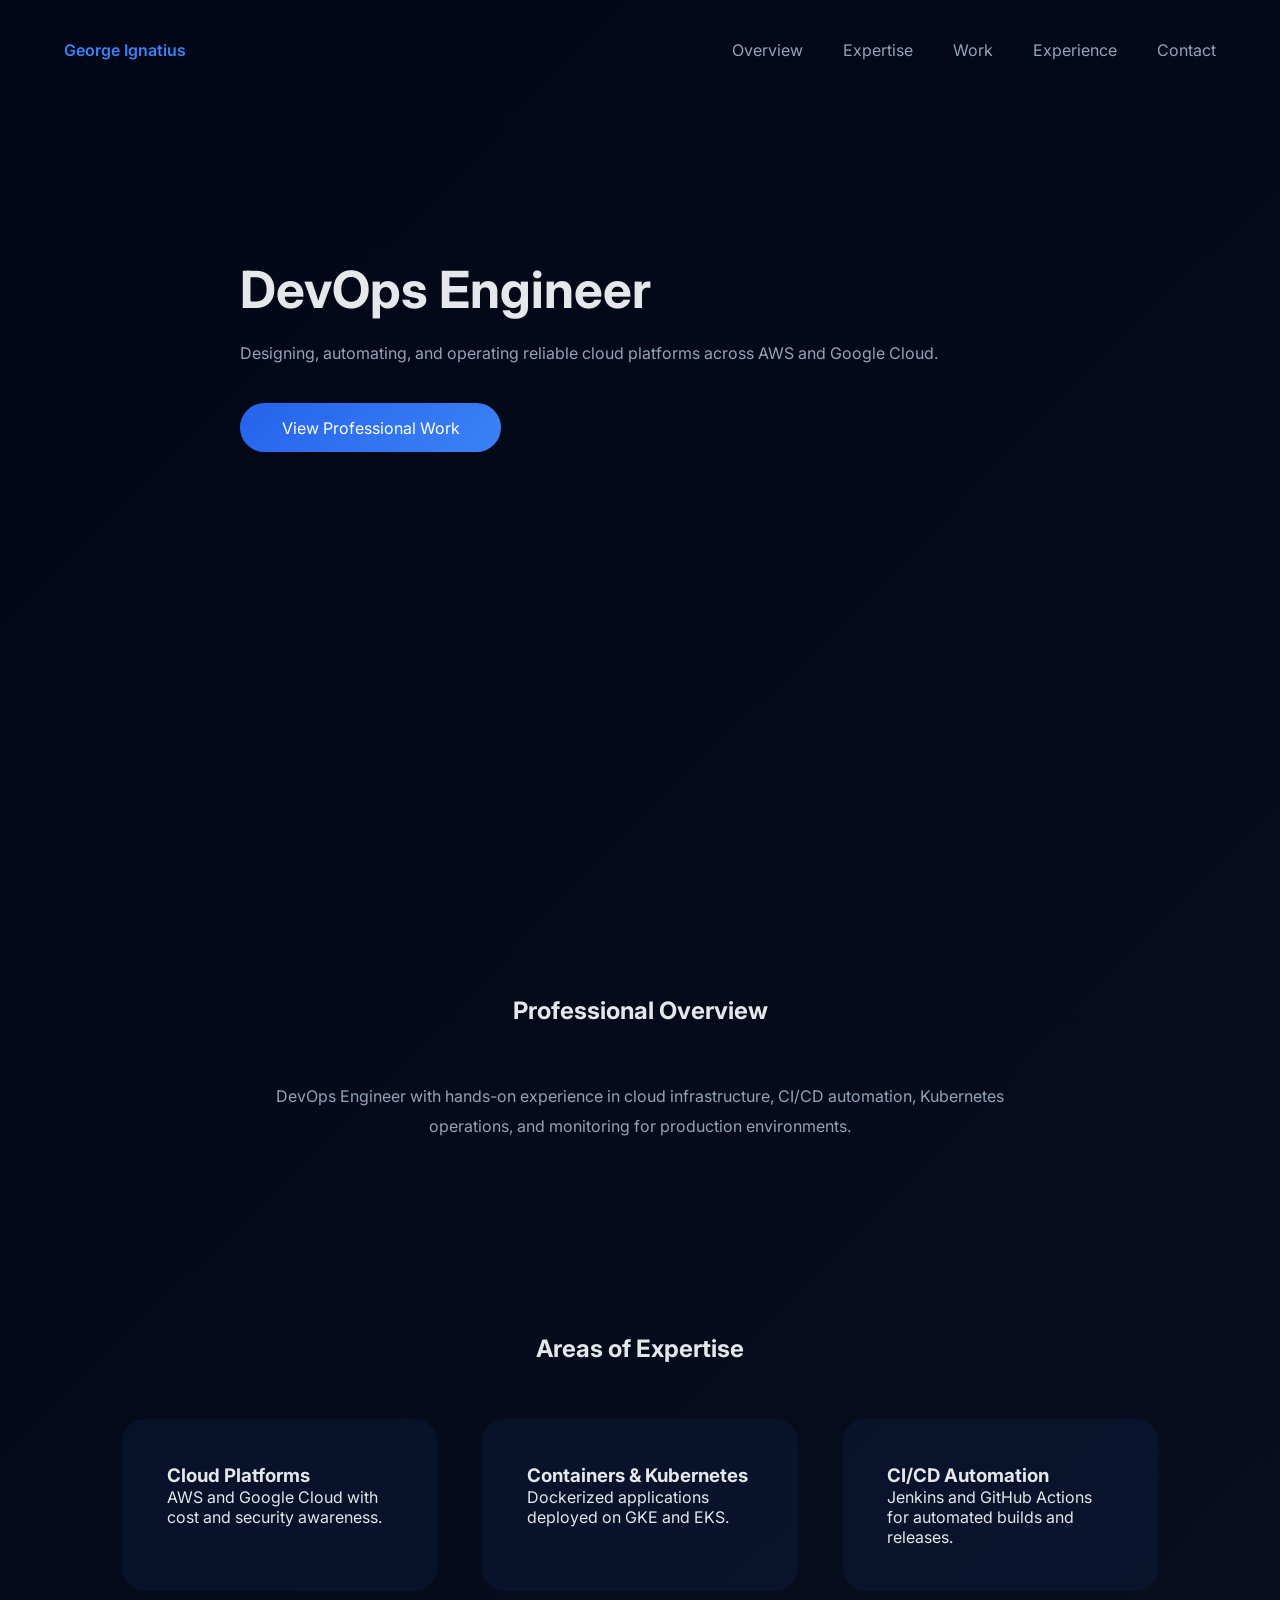
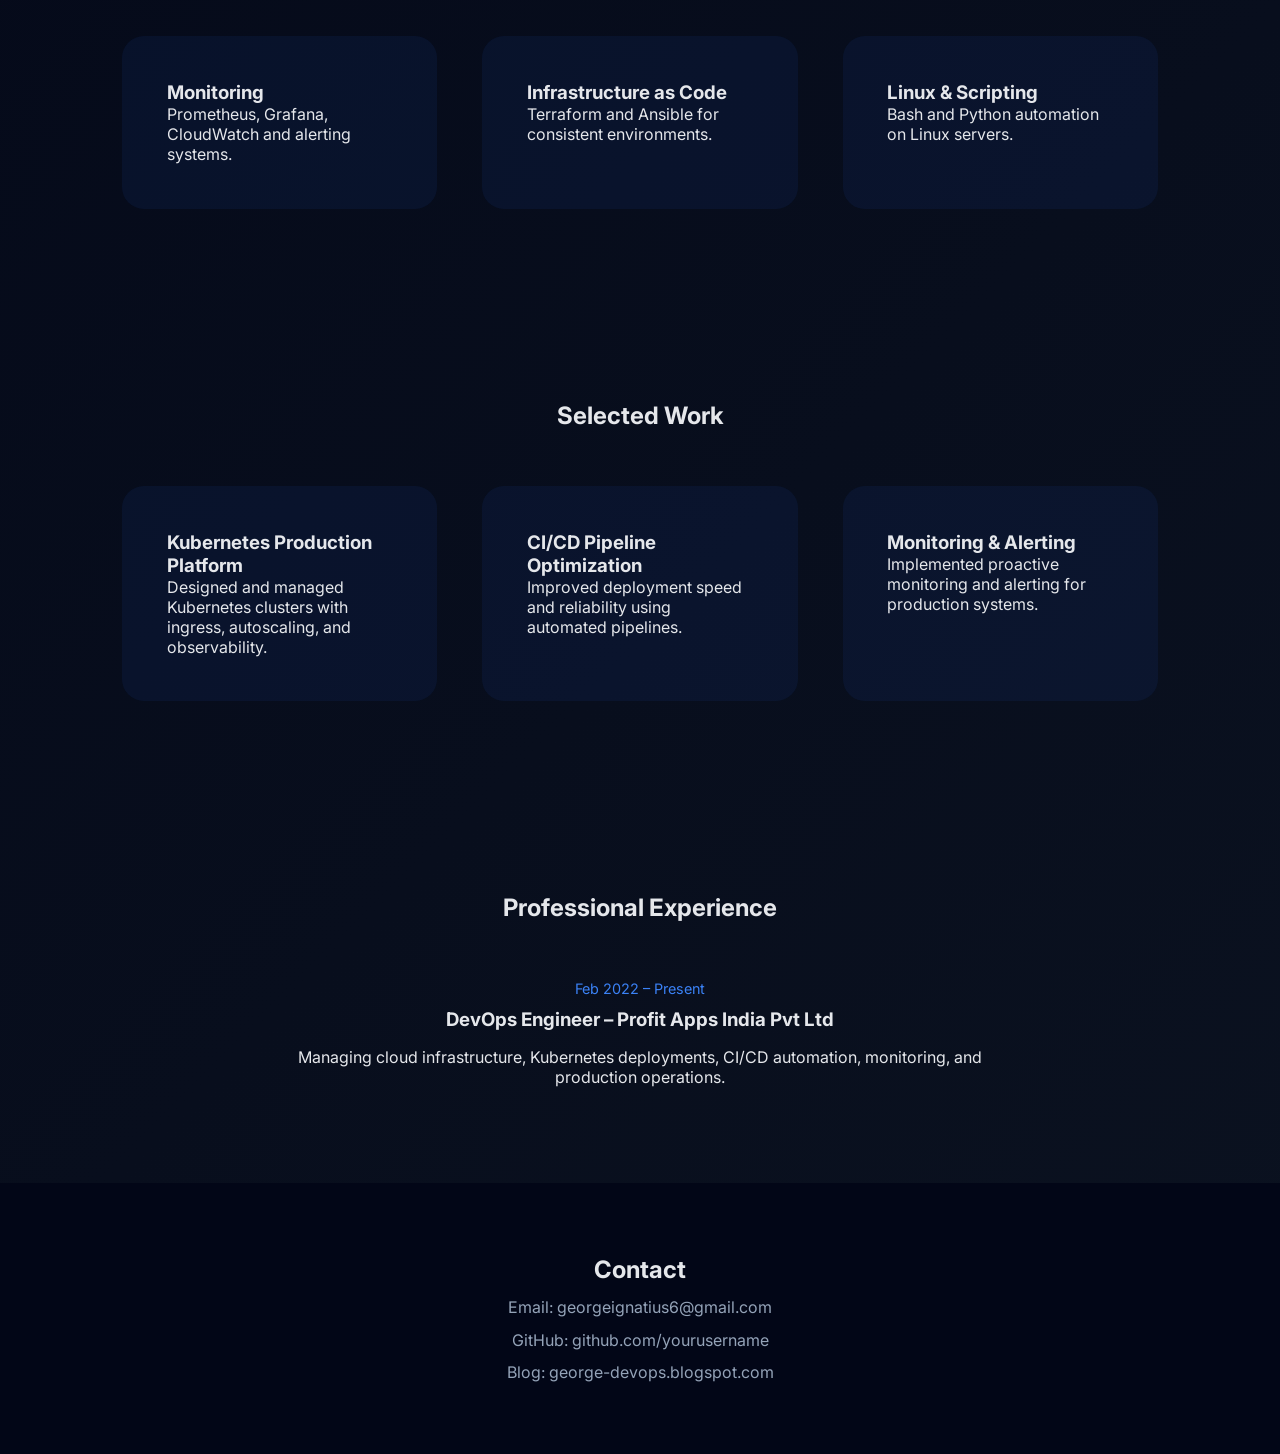
==== portfolio/index.html @ c3564829 "Update index.html" ====
<!DOCTYPE html>
<html lang="en">
<head>
  <meta charset="UTF-8" />
  <meta name="viewport" content="width=device-width, initial-scale=1.0"/>
  <title>George Ignatius | DevOps Engineer</title>

  <!-- Corporate font -->
  <link href="https://fonts.googleapis.com/css2?family=Inter:wght@300;400;500;600;700&display=swap" rel="stylesheet">
  <link rel="stylesheet" href="style.css">
</head>
<body>

<!-- HEADER -->
<header class="header slide-down">
  <nav class="nav">
    <div class="logo">George Ignatius</div>
    <ul class="nav-links">
      <li><a href="#overview">Overview</a></li>
      <li><a href="#expertise">Expertise</a></li>
      <li><a href="#work">Work</a></li>
      <li><a href="#experience">Experience</a></li>
      <li><a href="#contact">Contact</a></li>
    </ul>
  </nav>

  <div class="hero slide-left">
    <h1>DevOps Engineer</h1>
    <p>
      Designing, automating, and operating reliable cloud platforms
      across AWS and Google Cloud.
    </p>
    <a href="#work" class="btn-primary">View Professional Work</a>
  </div>
</header>

<!-- OVERVIEW -->
<section id="overview" class="section slide-right">
  <h2>Professional Overview</h2>
  <p class="lead">
    DevOps Engineer with hands-on experience in cloud infrastructure,
    CI/CD automation, Kubernetes operations, and monitoring
    for production environments.
  </p>
</section>

<!-- EXPERTISE -->
<section id="expertise" class="section slide-left">
  <h2>Areas of Expertise</h2>

  <div class="grid">
    <div class="card">
      <h3>Cloud Platforms</h3>
      <p>AWS and Google Cloud with cost and security awareness.</p>
    </div>
    <div class="card">
      <h3>Containers & Kubernetes</h3>
      <p>Dockerized applications deployed on GKE and EKS.</p>
    </div>
    <div class="card">
      <h3>CI/CD Automation</h3>
      <p>Jenkins and GitHub Actions for automated builds and releases.</p>
    </div>
    <div class="card">
      <h3>Monitoring</h3>
      <p>Prometheus, Grafana, CloudWatch and alerting systems.</p>
    </div>
    <div class="card">
      <h3>Infrastructure as Code</h3>
      <p>Terraform and Ansible for consistent environments.</p>
    </div>
    <div class="card">
      <h3>Linux & Scripting</h3>
      <p>Bash and Python automation on Linux servers.</p>
    </div>
  </div>
</section>

<!-- WORK -->
<section id="work" class="section slide-right">
  <h2>Selected Work</h2>

  <div class="grid">
    <div class="card highlight">
      <h3>Kubernetes Production Platform</h3>
      <p>
        Designed and managed Kubernetes clusters with ingress,
        autoscaling, and observability.
      </p>
    </div>

    <div class="card highlight">
      <h3>CI/CD Pipeline Optimization</h3>
      <p>
        Improved deployment speed and reliability using automated pipelines.
      </p>
    </div>

    <div class="card highlight">
      <h3>Monitoring & Alerting</h3>
      <p>
        Implemented proactive monitoring and alerting for production systems.
      </p>
    </div>
  </div>
</section>

<!-- EXPERIENCE -->
<section id="experience" class="section slide-left">
  <h2>Professional Experience</h2>

  <div class="timeline">
    <span>Feb 2022 – Present</span>
    <h3>DevOps Engineer – Profit Apps India Pvt Ltd</h3>
    <p>
      Managing cloud infrastructure, Kubernetes deployments,
      CI/CD automation, monitoring, and production operations.
    </p>
  </div>
</section>

<!-- FOOTER -->
<footer id="contact" class="footer slide-up">
  <h2>Contact</h2>
  <p>Email: georgeignatius6@gmail.com</p>
  <p>GitHub: github.com/yourusername</p>
  <p>Blog: george-devops.blogspot.com</p>
</footer>

</body>
</html>
---- portfolio/style.css ----
:root {
  --bg-main: #020617;
  --bg-dark: #020617;
  --blue: #2563eb;
  --blue-soft: #3b82f6;
  --text-main: #e5e7eb;
  --text-muted: #94a3b8;
  --smooth: cubic-bezier(0.22, 1, 0.36, 1);
}

* {
  margin: 0;
  padding: 0;
  box-sizing: border-box;
  font-family: 'Inter', sans-serif;
}

html {
  scroll-behavior: smooth;
}

body {
  background: linear-gradient(135deg, #020617, #0b1220);
  color: var(--text-main);
}

/* HEADER */

.header {
  min-height: 100vh;
  padding: 2.5rem 4rem;
}

.nav {
  display: flex;
  justify-content: space-between;
  align-items: center;
}

.logo {
  font-weight: 600;
  color: var(--blue-soft);
}

.nav-links {
  list-style: none;
  display: flex;
  gap: 2.5rem;
}

.nav-links a {
  color: var(--text-muted);
  text-decoration: none;
  transition: color 0.4s var(--smooth);
}

.nav-links a:hover {
  color: var(--blue-soft);
}

/* HERO */

.hero {
  max-width: 800px;
  margin: 22vh auto 0;
}

.hero h1 {
  font-size: 3.2rem;
  margin-bottom: 1.2rem;
}

.hero p {
  color: var(--text-muted);
  line-height: 1.8;
}

.btn-primary {
  display: inline-block;
  margin-top: 2.2rem;
  padding: 0.9rem 2.6rem;
  border-radius: 30px;
  background: linear-gradient(135deg, var(--blue), var(--blue-soft));
  color: #fff;
  text-decoration: none;
  transition: transform 0.5s var(--smooth);
}

.btn-primary:hover {
  transform: translateY(-3px);
}

/* SECTIONS */

.section {
  max-width: 1100px;
  margin: auto;
  padding: 6rem 2rem;
}

.section h2 {
  text-align: center;
  margin-bottom: 3.5rem;
}

.lead {
  max-width: 800px;
  margin: auto;
  text-align: center;
  color: var(--text-muted);
  line-height: 1.9;
}

/* GRID */

.grid {
  display: grid;
  grid-template-columns: repeat(auto-fit, minmax(260px, 1fr));
  gap: 2.8rem;
}

.card,
.accent-card {
  background: rgba(37,99,235,0.08);
  padding: 2.8rem;
  border-radius: 22px;
  transition: transform 0.7s var(--smooth),
              box-shadow 0.7s var(--smooth);
}

.card span {
  color: var(--text-muted);
  font-size: 0.9rem;
}

.card:hover,
.accent-card:hover {
  transform: translateY(-12px);
  box-shadow: 0 30px 60px rgba(37,99,235,0.35);
}

/* DARK SECTION */

.dark {
  background: #020617;
}

/* TIMELINE */

.timeline {
  max-width: 750px;
  margin: auto;
  text-align: center;
}

.timeline span {
  color: var(--blue-soft);
  font-size: 0.9rem;
}

.timeline h3 {
  margin: 0.6rem 0 1rem;
}

/* FOOTER */

.footer {
  background: #020617;
  text-align: center;
  padding: 4.5rem 2rem;
}

.footer p {
  color: var(--text-muted);
  margin-top: 0.8rem;
}

/* SLIDE TRANSITIONS */

.slide-left {
  opacity: 0;
  transform: translateX(-80px);
  animation: slideLeft 1.1s var(--smooth) forwards;
}

.slide-right {
  opacity: 0;
  transform: translateX(80px);
  animation: slideRight 1.1s var(--smooth) forwards;
}

.slide-up {
  opacity: 0;
  transform: translateY(60px);
  animation: slideUp 1.1s var(--smooth) forwards;
}

.slide-down {
  opacity: 0;
  transform: translateY(-60px);
  animation: slideDown 1.1s var(--smooth) forwards;
}

@keyframes slideLeft {
  to { opacity: 1; transform: translateX(0); }
}

@keyframes slideRight {
  to { opacity: 1; transform: translateX(0); }
}

@keyframes slideUp {
  to { opacity: 1; transform: translateY(0); }
}

@keyframes slideDown {
  to { opacity: 1; transform: translateY(0); }
}

/* RESPONSIVE */

@media (max-width: 768px) {
  .header {
    padding: 2rem;
  }

  .hero h1 {
    font-size: 2.4rem;
  }

  .nav-links {
    gap: 1.5rem;
  }
}
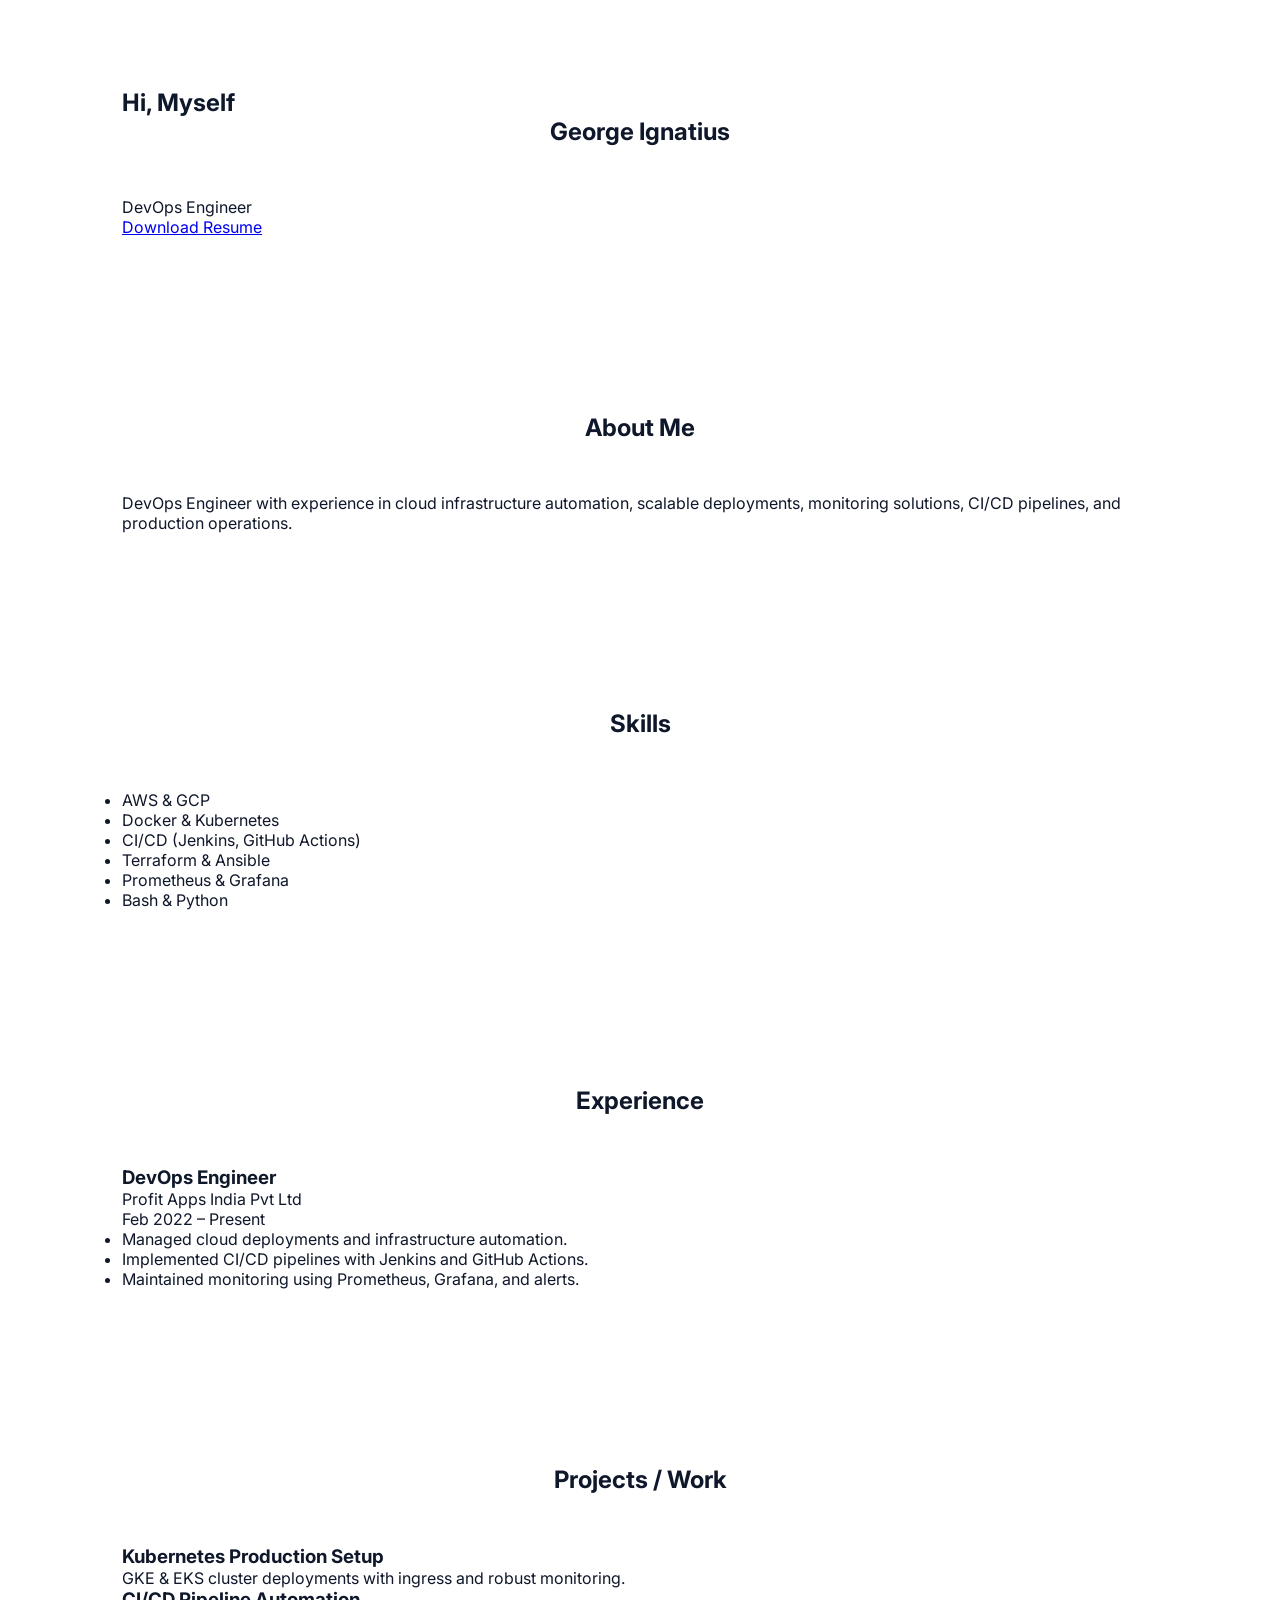
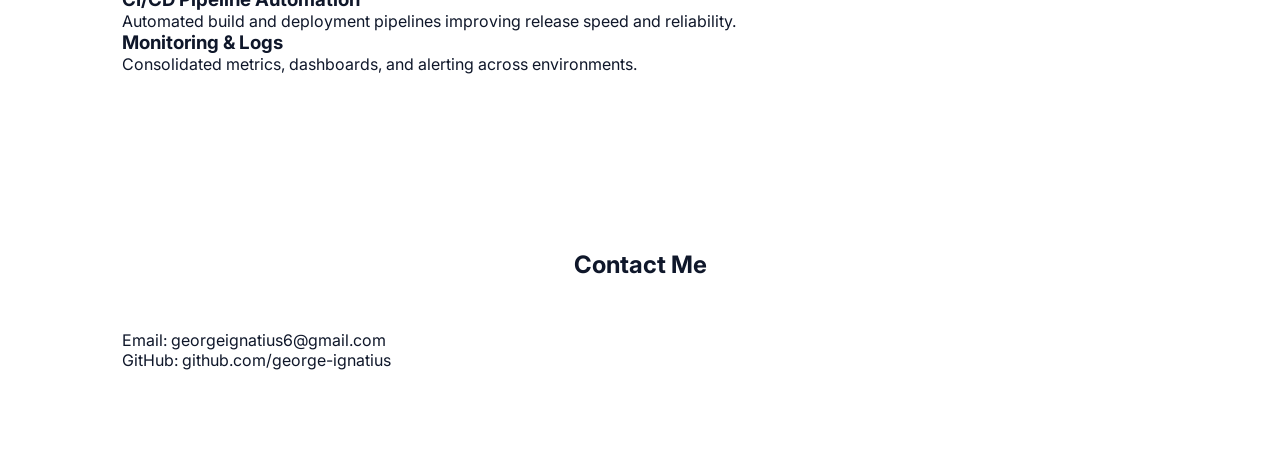
==== commit 579099e9: "Update index.html" ====
--- a/portfolio/index.html
+++ b/portfolio/index.html
@@ -3,129 +3,84 @@
 <head>
   <meta charset="UTF-8" />
   <meta name="viewport" content="width=device-width, initial-scale=1.0"/>
-  <title>George Ignatius | DevOps Engineer</title>
+  <title>George Ignatius – DevOps Engineer</title>
 
-  <!-- Corporate font -->
   <link href="https://fonts.googleapis.com/css2?family=Inter:wght@300;400;500;600;700&display=swap" rel="stylesheet">
   <link rel="stylesheet" href="style.css">
 </head>
 <body>
 
-<!-- HEADER -->
-<header class="header slide-down">
-  <nav class="nav">
-    <div class="logo">George Ignatius</div>
-    <ul class="nav-links">
-      <li><a href="#overview">Overview</a></li>
-      <li><a href="#expertise">Expertise</a></li>
-      <li><a href="#work">Work</a></li>
-      <li><a href="#experience">Experience</a></li>
-      <li><a href="#contact">Contact</a></li>
-    </ul>
-  </nav>
+<!-- Header / Introduction -->
+<section id="intro" class="section slide-up">
+  <h1>Hi, Myself</h1>
+  <h2>George Ignatius</h2>
+  <p>DevOps Engineer</p>
+  <a href="Resume.pdf" class="btn">Download Resume</a>
+</section>
 
-  <div class="hero slide-left">
-    <h1>DevOps Engineer</h1>
-    <p>
-      Designing, automating, and operating reliable cloud platforms
-      across AWS and Google Cloud.
-    </p>
-    <a href="#work" class="btn-primary">View Professional Work</a>
-  </div>
-</header>
-
-<!-- OVERVIEW -->
-<section id="overview" class="section slide-right">
-  <h2>Professional Overview</h2>
-  <p class="lead">
-    DevOps Engineer with hands-on experience in cloud infrastructure,
-    CI/CD automation, Kubernetes operations, and monitoring
-    for production environments.
+<!-- About -->
+<section id="about" class="section slide-up">
+  <h2>About Me</h2>
+  <p>
+    DevOps Engineer with experience in cloud infrastructure automation, scalable deployments, 
+    monitoring solutions, CI/CD pipelines, and production operations.
   </p>
 </section>
 
-<!-- EXPERTISE -->
-<section id="expertise" class="section slide-left">
-  <h2>Areas of Expertise</h2>
+<!-- Skills -->
+<section id="skills" class="section slide-up">
+  <h2>Skills</h2>
+  <ul class="skills-list">
+    <li>AWS & GCP</li>
+    <li>Docker & Kubernetes</li>
+    <li>CI/CD (Jenkins, GitHub Actions)</li>
+    <li>Terraform & Ansible</li>
+    <li>Prometheus & Grafana</li>
+    <li>Bash & Python</li>
+  </ul>
+</section>
 
-  <div class="grid">
-    <div class="card">
-      <h3>Cloud Platforms</h3>
-      <p>AWS and Google Cloud with cost and security awareness.</p>
-    </div>
-    <div class="card">
-      <h3>Containers & Kubernetes</h3>
-      <p>Dockerized applications deployed on GKE and EKS.</p>
-    </div>
-    <div class="card">
-      <h3>CI/CD Automation</h3>
-      <p>Jenkins and GitHub Actions for automated builds and releases.</p>
-    </div>
-    <div class="card">
-      <h3>Monitoring</h3>
-      <p>Prometheus, Grafana, CloudWatch and alerting systems.</p>
-    </div>
-    <div class="card">
-      <h3>Infrastructure as Code</h3>
-      <p>Terraform and Ansible for consistent environments.</p>
-    </div>
-    <div class="card">
-      <h3>Linux & Scripting</h3>
-      <p>Bash and Python automation on Linux servers.</p>
-    </div>
+<!-- Experience -->
+<section id="experience" class="section slide-up">
+  <h2>Experience</h2>
+  <div class="experience-item">
+    <h3>DevOps Engineer</h3>
+    <p>Profit Apps India Pvt Ltd</p>
+    <span>Feb 2022 – Present</span>
+    <ul>
+      <li>Managed cloud deployments and infrastructure automation.</li>
+      <li>Implemented CI/CD pipelines with Jenkins and GitHub Actions.</li>
+      <li>Maintained monitoring using Prometheus, Grafana, and alerts.</li>
+    </ul>
   </div>
 </section>
 
-<!-- WORK -->
-<section id="work" class="section slide-right">
-  <h2>Selected Work</h2>
+<!-- Projects / Work -->
+<section id="projects" class="section slide-up">
+  <h2>Projects / Work</h2>
 
-  <div class="grid">
-    <div class="card highlight">
-      <h3>Kubernetes Production Platform</h3>
-      <p>
-        Designed and managed Kubernetes clusters with ingress,
-        autoscaling, and observability.
-      </p>
-    </div>
+  <div class="project-item">
+    <h3>Kubernetes Production Setup</h3>
+    <p>GKE & EKS cluster deployments with ingress and robust monitoring.</p>
+  </div>
 
-    <div class="card highlight">
-      <h3>CI/CD Pipeline Optimization</h3>
-      <p>
-        Improved deployment speed and reliability using automated pipelines.
-      </p>
-    </div>
+  <div class="project-item">
+    <h3>CI/CD Pipeline Automation</h3>
+    <p>Automated build and deployment pipelines improving release speed and reliability.</p>
+  </div>
 
-    <div class="card highlight">
-      <h3>Monitoring & Alerting</h3>
-      <p>
-        Implemented proactive monitoring and alerting for production systems.
-      </p>
-    </div>
+  <div class="project-item">
+    <h3>Monitoring & Logs</h3>
+    <p>Consolidated metrics, dashboards, and alerting across environments.</p>
   </div>
 </section>
 
-<!-- EXPERIENCE -->
-<section id="experience" class="section slide-left">
-  <h2>Professional Experience</h2>
-
-  <div class="timeline">
-    <span>Feb 2022 – Present</span>
-    <h3>DevOps Engineer – Profit Apps India Pvt Ltd</h3>
-    <p>
-      Managing cloud infrastructure, Kubernetes deployments,
-      CI/CD automation, monitoring, and production operations.
-    </p>
-  </div>
+<!-- Contact -->
+<section id="contact" class="section slide-up">
+  <h2>Contact Me</h2>
+  <p>Email: georgeignatius6@gmail.com</p>
+  <p>GitHub: github.com/george-ignatius</p>
 </section>
-
-<!-- FOOTER -->
-<footer id="contact" class="footer slide-up">
-  <h2>Contact</h2>
-  <p>Email: georgeignatius6@gmail.com</p>
-  <p>GitHub: github.com/yourusername</p>
-  <p>Blog: george-devops.blogspot.com</p>
-</footer>
 
 </body>
 </html>
--- a/portfolio/style.css
+++ b/portfolio/style.css
@@ -1,10 +1,9 @@
 :root {
-  --bg-main: #020617;
-  --bg-dark: #020617;
   --blue: #2563eb;
-  --blue-soft: #3b82f6;
-  --text-main: #e5e7eb;
-  --text-muted: #94a3b8;
+  --blue-soft: #e8f0ff;
+  --text-main: #0f172a;
+  --text-muted: #475569;
+  --border: #e2e8f0;
   --smooth: cubic-bezier(0.22, 1, 0.36, 1);
 }
 
@@ -20,15 +19,15 @@
 }
 
 body {
-  background: linear-gradient(135deg, #020617, #0b1220);
+  background: #ffffff;
   color: var(--text-main);
 }
 
 /* HEADER */
 
 .header {
-  min-height: 100vh;
-  padding: 2.5rem 4rem;
+  background: linear-gradient(180deg, var(--blue-soft), #ffffff);
+  padding: 2.5rem 4rem 6rem;
 }
 
 .nav {
@@ -39,7 +38,7 @@
 
 .logo {
   font-weight: 600;
-  color: var(--blue-soft);
+  color: var(--blue);
 }
 
 .nav-links {
@@ -49,45 +48,42 @@
 }
 
 .nav-links a {
-  color: var(--text-muted);
   text-decoration: none;
-  transition: color 0.4s var(--smooth);
+  color: var(--text-muted);
+  font-size: 0.95rem;
 }
 
 .nav-links a:hover {
-  color: var(--blue-soft);
+  color: var(--blue);
 }
 
 /* HERO */
 
 .hero {
-  max-width: 800px;
-  margin: 22vh auto 0;
+  max-width: 820px;
+  margin: 18vh auto 0;
 }
 
 .hero h1 {
-  font-size: 3.2rem;
+  font-size: 3rem;
   margin-bottom: 1.2rem;
 }
 
 .hero p {
   color: var(--text-muted);
+  font-size: 1.05rem;
   line-height: 1.8;
 }
 
 .btn-primary {
   display: inline-block;
   margin-top: 2.2rem;
-  padding: 0.9rem 2.6rem;
-  border-radius: 30px;
-  background: linear-gradient(135deg, var(--blue), var(--blue-soft));
-  color: #fff;
+  padding: 0.9rem 2.4rem;
+  border-radius: 4px;
+  background: var(--blue);
+  color: #ffffff;
   text-decoration: none;
-  transition: transform 0.5s var(--smooth);
-}
-
-.btn-primary:hover {
-  transform: translateY(-3px);
+  font-weight: 500;
 }
 
 /* SECTIONS */
@@ -95,12 +91,12 @@
 .section {
   max-width: 1100px;
   margin: auto;
-  padding: 6rem 2rem;
+  padding: 5.5rem 2rem;
 }
 
 .section h2 {
   text-align: center;
-  margin-bottom: 3.5rem;
+  margin-bottom: 3.2rem;
 }
 
 .lead {
@@ -116,58 +112,44 @@
 .grid {
   display: grid;
   grid-template-columns: repeat(auto-fit, minmax(260px, 1fr));
-  gap: 2.8rem;
-}
-
-.card,
-.accent-card {
-  background: rgba(37,99,235,0.08);
-  padding: 2.8rem;
-  border-radius: 22px;
-  transition: transform 0.7s var(--smooth),
-              box-shadow 0.7s var(--smooth);
-}
-
-.card span {
-  color: var(--text-muted);
+  gap: 2.5rem;
+}
+
+.card {
+  background: #ffffff;
+  border: 1px solid var(--border);
+  padding: 2.4rem;
+  border-radius: 6px;
+}
+
+.highlight {
+  border-top: 4px solid var(--blue);
+}
+
+/* TIMELINE */
+
+.timeline {
+  max-width: 760px;
+  margin: auto;
+  text-align: center;
+}
+
+.timeline span {
+  color: var(--blue);
   font-size: 0.9rem;
 }
 
-.card:hover,
-.accent-card:hover {
-  transform: translateY(-12px);
-  box-shadow: 0 30px 60px rgba(37,99,235,0.35);
-}
-
-/* DARK SECTION */
-
-.dark {
-  background: #020617;
-}
-
-/* TIMELINE */
-
-.timeline {
-  max-width: 750px;
-  margin: auto;
-  text-align: center;
-}
-
-.timeline span {
-  color: var(--blue-soft);
-  font-size: 0.9rem;
-}
-
-.timeline h3 {
-  margin: 0.6rem 0 1rem;
+.timeline p {
+  color: var(--text-muted);
+  line-height: 1.8;
 }
 
 /* FOOTER */
 
 .footer {
-  background: #020617;
-  text-align: center;
-  padding: 4.5rem 2rem;
+  background: #f8fafc;
+  text-align: center;
+  padding: 4rem 2rem;
 }
 
 .footer p {
@@ -175,30 +157,33 @@
   margin-top: 0.8rem;
 }
 
-/* SLIDE TRANSITIONS */
-
-.slide-left {
-  opacity: 0;
-  transform: translateX(-80px);
-  animation: slideLeft 1.1s var(--smooth) forwards;
-}
-
-.slide-right {
-  opacity: 0;
-  transform: translateX(80px);
-  animation: slideRight 1.1s var(--smooth) forwards;
-}
-
-.slide-up {
-  opacity: 0;
-  transform: translateY(60px);
-  animation: slideUp 1.1s var(--smooth) forwards;
-}
-
+/* SUBTLE SLIDE TRANSITIONS */
+
+.slide-left,
+.slide-right,
+.slide-up,
 .slide-down {
   opacity: 0;
-  transform: translateY(-60px);
-  animation: slideDown 1.1s var(--smooth) forwards;
+}
+
+.slide-left {
+  transform: translateX(-30px);
+  animation: slideLeft 0.8s var(--smooth) forwards;
+}
+
+.slide-right {
+  transform: translateX(30px);
+  animation: slideRight 0.8s var(--smooth) forwards;
+}
+
+.slide-up {
+  transform: translateY(20px);
+  animation: slideUp 0.8s var(--smooth) forwards;
+}
+
+.slide-down {
+  transform: translateY(-20px);
+  animation: slideDown 0.8s var(--smooth) forwards;
 }
 
 @keyframes slideLeft {
@@ -225,10 +210,10 @@
   }
 
   .hero h1 {
-    font-size: 2.4rem;
+    font-size: 2.2rem;
   }
 
   .nav-links {
-    gap: 1.5rem;
+    gap: 1.4rem;
   }
 }
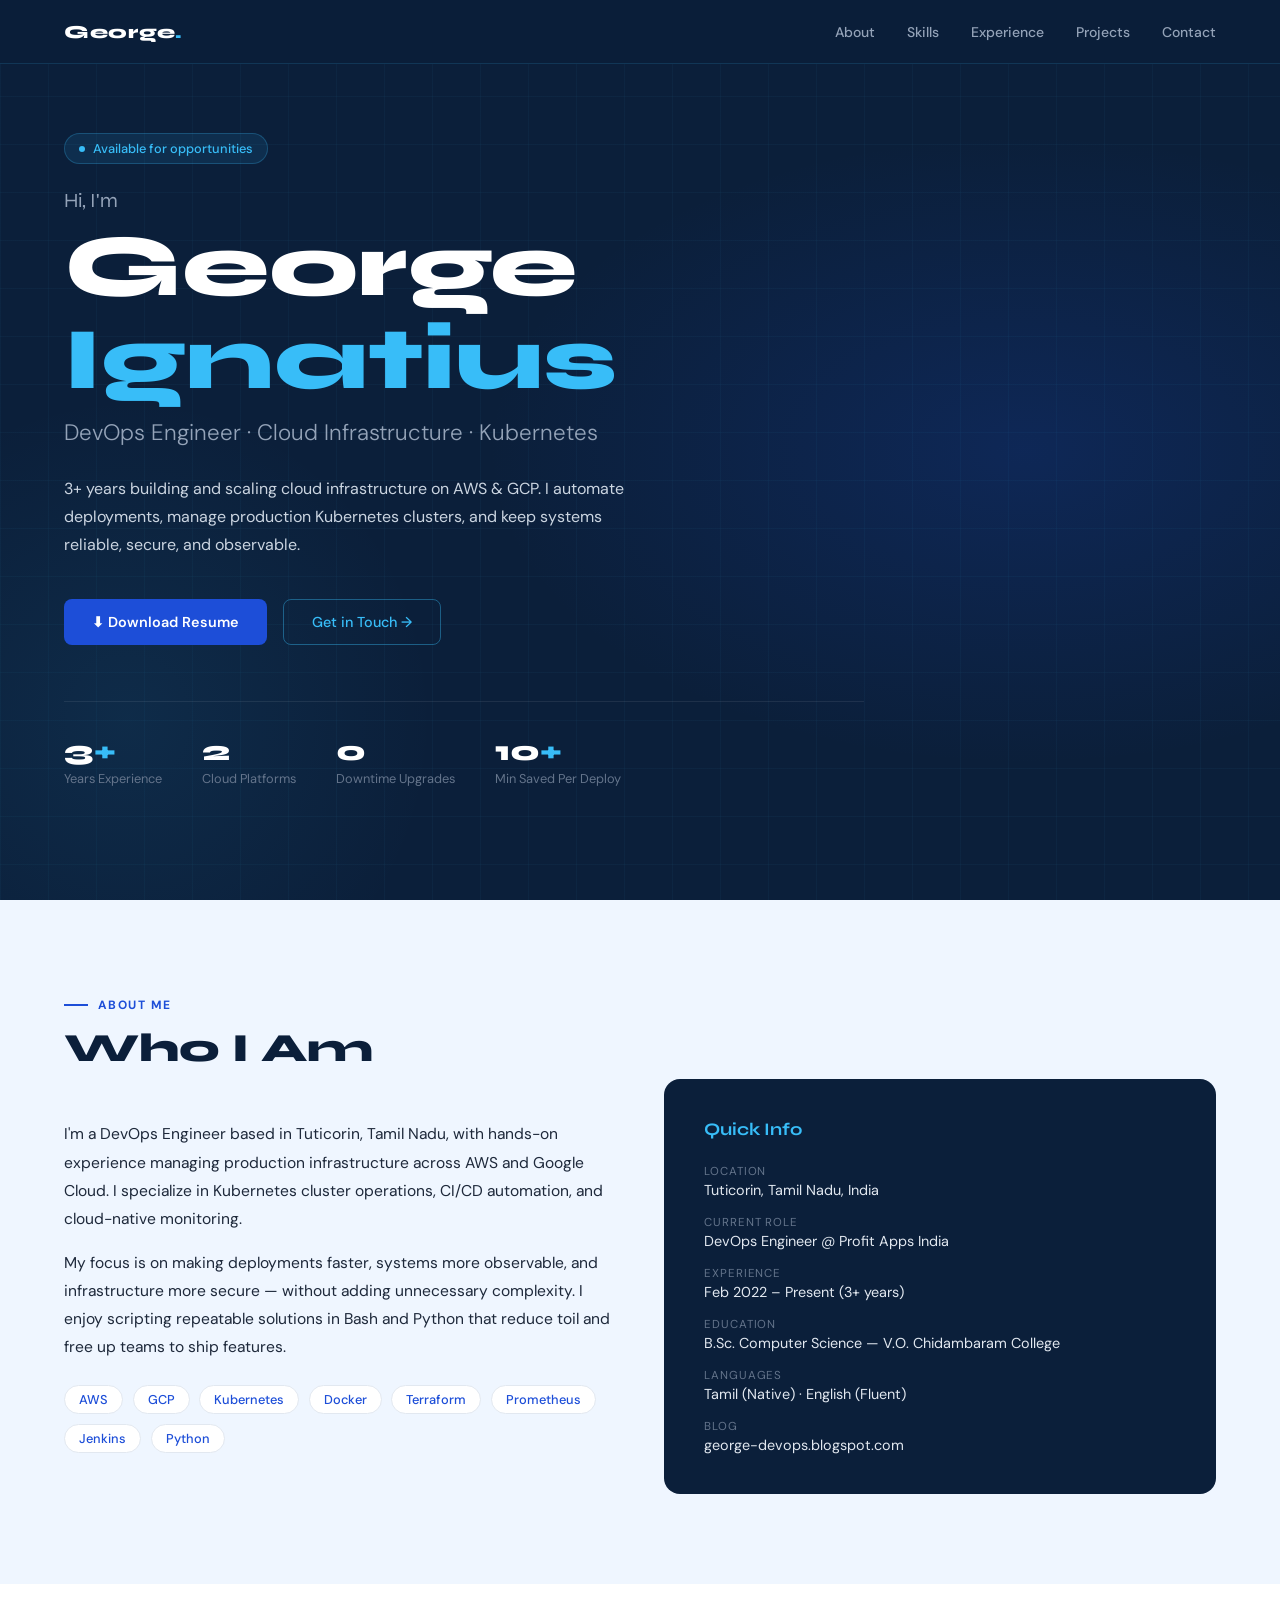
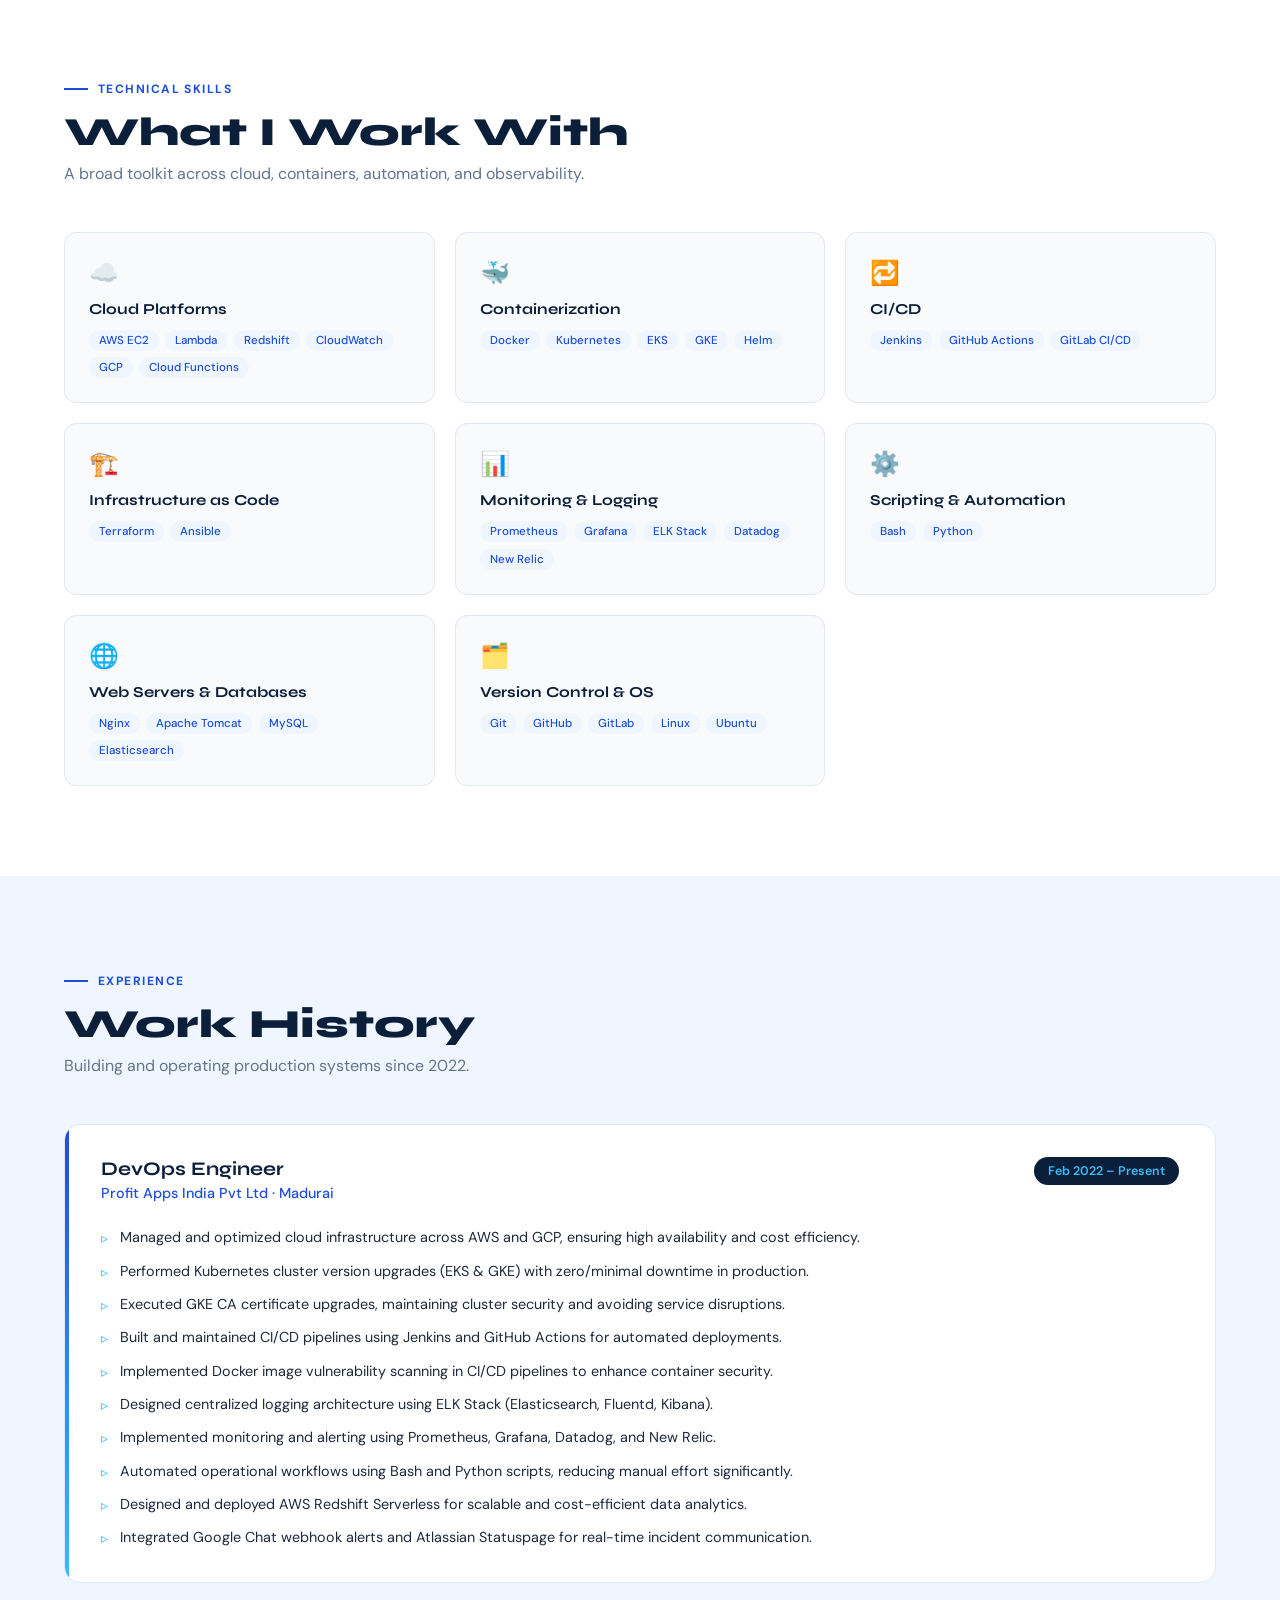
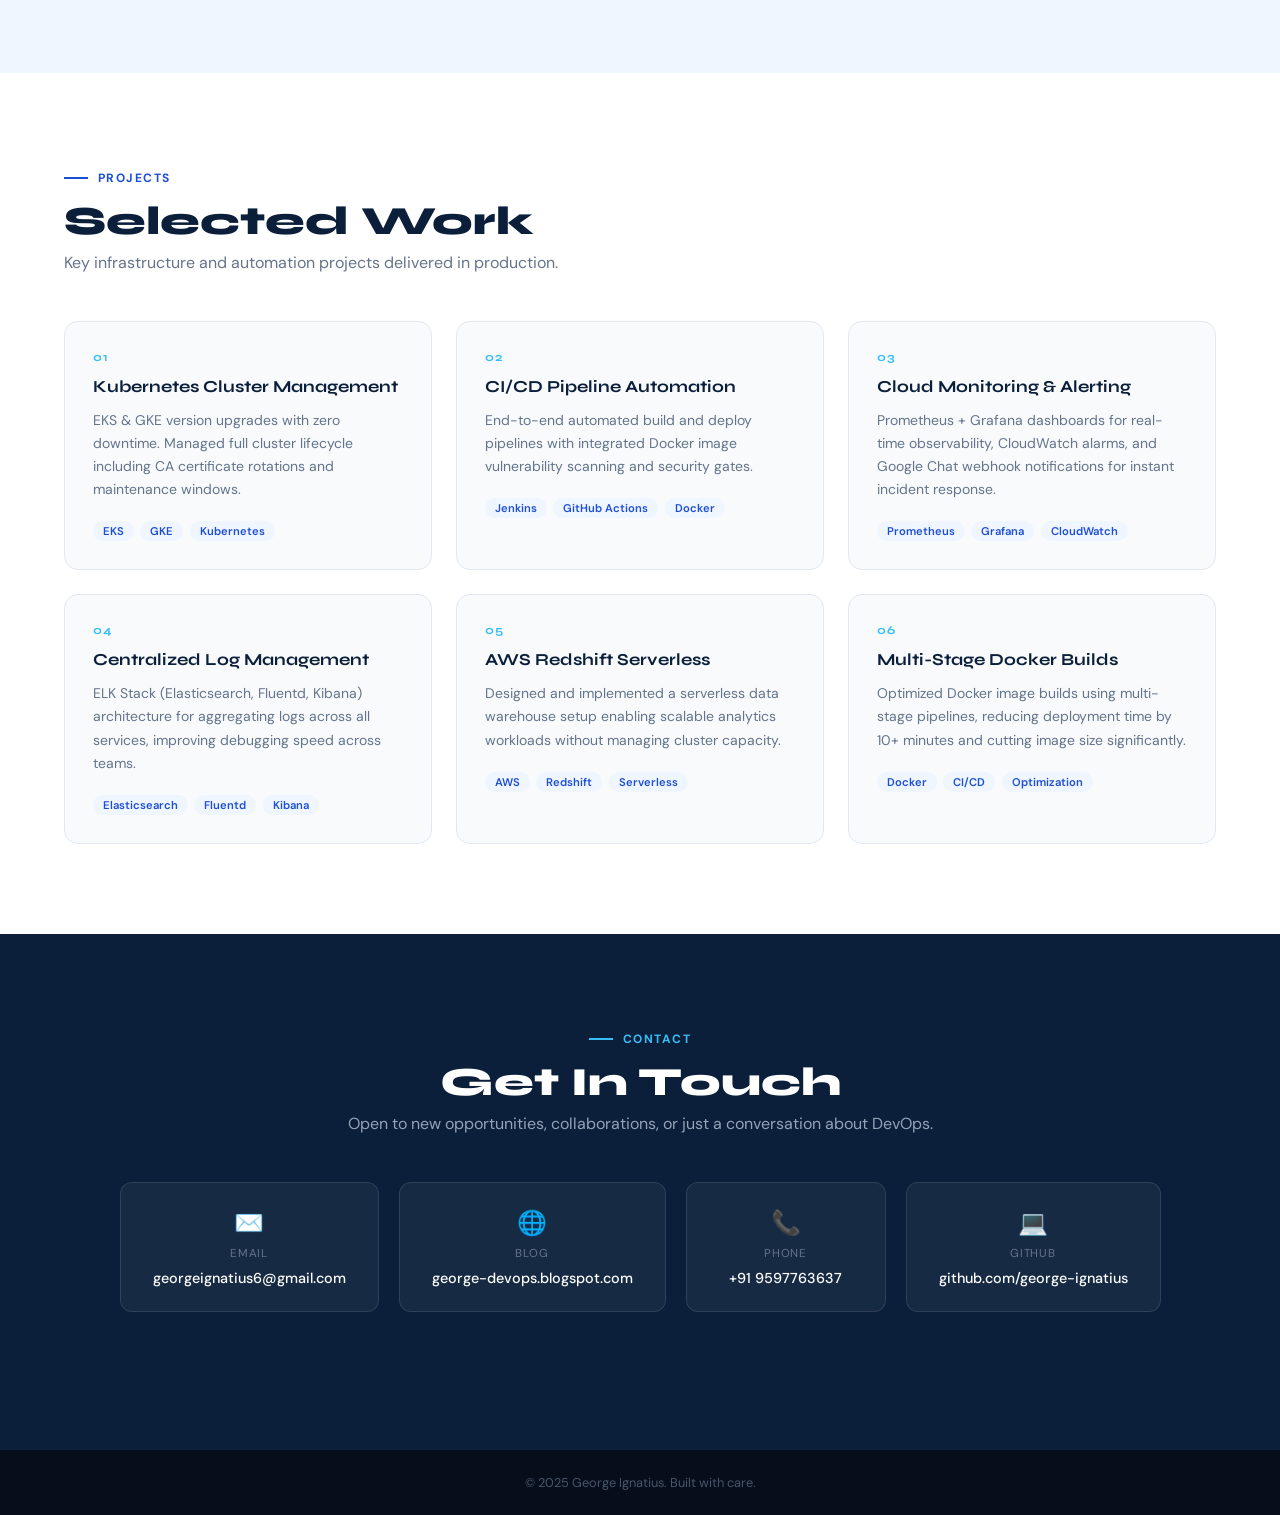
==== commit 7f424147: "Update index.html" ====
--- a/portfolio/index.html
+++ b/portfolio/index.html
@@ -4,83 +4,677 @@
   <meta charset="UTF-8" />
   <meta name="viewport" content="width=device-width, initial-scale=1.0"/>
   <title>George Ignatius – DevOps Engineer</title>
-
-  <link href="https://fonts.googleapis.com/css2?family=Inter:wght@300;400;500;600;700&display=swap" rel="stylesheet">
-  <link rel="stylesheet" href="style.css">
+  <link rel="preconnect" href="https://fonts.googleapis.com">
+  <link href="https://fonts.googleapis.com/css2?family=Syne:wght@400;600;700;800&family=DM+Sans:wght@300;400;500&display=swap" rel="stylesheet">
+  <style>
+    *, *::before, *::after { box-sizing: border-box; margin: 0; padding: 0; }
+
+    :root {
+      --navy:   #0B1F3A;
+      --blue:   #1D4ED8;
+      --sky:    #38BDF8;
+      --soft:   #EFF6FF;
+      --white:  #FFFFFF;
+      --body:   #1E293B;
+      --muted:  #64748B;
+      --border: #E2E8F0;
+      --card:   #F8FAFC;
+    }
+
+    html { scroll-behavior: smooth; }
+
+    body {
+      font-family: 'DM Sans', sans-serif;
+      color: var(--body);
+      background: var(--white);
+      overflow-x: hidden;
+    }
+
+    /* ── NAV ─────────────────────────────────────────────────────────── */
+    nav {
+      position: fixed; top: 0; left: 0; right: 0; z-index: 100;
+      display: flex; align-items: center; justify-content: space-between;
+      padding: 0 5%;
+      height: 64px;
+      background: rgba(11,31,58,0.96);
+      backdrop-filter: blur(12px);
+      border-bottom: 1px solid rgba(56,189,248,0.15);
+    }
+    .nav-logo {
+      font-family: 'Syne', sans-serif;
+      font-weight: 800; font-size: 1.15rem;
+      color: var(--white); letter-spacing: 0.04em;
+    }
+    .nav-logo span { color: var(--sky); }
+    .nav-links { display: flex; gap: 2rem; list-style: none; }
+    .nav-links a {
+      color: #94A3B8; text-decoration: none;
+      font-size: 0.875rem; font-weight: 500;
+      transition: color 0.2s;
+    }
+    .nav-links a:hover { color: var(--sky); }
+
+    /* ── HERO ────────────────────────────────────────────────────────── */
+    #hero {
+      min-height: 100vh;
+      background: var(--navy);
+      display: flex; align-items: center;
+      padding: 100px 5% 80px;
+      position: relative;
+      overflow: hidden;
+    }
+    #hero::before {
+      content: '';
+      position: absolute; inset: 0;
+      background:
+        radial-gradient(ellipse 60% 50% at 80% 50%, rgba(29,78,216,0.18) 0%, transparent 70%),
+        radial-gradient(ellipse 40% 60% at 10% 80%, rgba(56,189,248,0.08) 0%, transparent 60%);
+      pointer-events: none;
+    }
+    /* Grid pattern */
+    #hero::after {
+      content: '';
+      position: absolute; inset: 0;
+      background-image:
+        linear-gradient(rgba(56,189,248,0.04) 1px, transparent 1px),
+        linear-gradient(90deg, rgba(56,189,248,0.04) 1px, transparent 1px);
+      background-size: 48px 48px;
+      pointer-events: none;
+    }
+    .hero-inner { position: relative; z-index: 1; max-width: 800px; }
+    .hero-tag {
+      display: inline-flex; align-items: center; gap: 8px;
+      background: rgba(56,189,248,0.1);
+      border: 1px solid rgba(56,189,248,0.25);
+      color: var(--sky); font-size: 0.8rem; font-weight: 500;
+      padding: 6px 14px; border-radius: 100px;
+      margin-bottom: 1.5rem;
+      animation: fadeDown 0.6s ease both;
+    }
+    .hero-tag::before { content: ''; width: 6px; height: 6px; border-radius: 50%; background: var(--sky); }
+    .hero-hi {
+      font-family: 'Syne', sans-serif;
+      font-size: clamp(1rem, 2vw, 1.25rem);
+      color: #94A3B8; font-weight: 400;
+      margin-bottom: 0.5rem;
+      animation: fadeDown 0.6s 0.1s ease both;
+    }
+    .hero-name {
+      font-family: 'Syne', sans-serif;
+      font-size: clamp(3rem, 8vw, 5.5rem);
+      font-weight: 800; line-height: 1.05;
+      color: var(--white);
+      margin-bottom: 0.75rem;
+      animation: fadeDown 0.7s 0.15s ease both;
+    }
+    .hero-name span { color: var(--sky); }
+    .hero-role {
+      font-size: clamp(1.1rem, 2.5vw, 1.4rem);
+      color: #94A3B8; font-weight: 300;
+      margin-bottom: 1.75rem;
+      animation: fadeDown 0.7s 0.2s ease both;
+    }
+    .hero-summary {
+      max-width: 560px;
+      color: #CBD5E1; font-size: 1rem; line-height: 1.75;
+      margin-bottom: 2.5rem;
+      animation: fadeDown 0.7s 0.25s ease both;
+    }
+    .hero-btns {
+      display: flex; gap: 1rem; flex-wrap: wrap;
+      animation: fadeDown 0.7s 0.35s ease both;
+    }
+    .btn-primary {
+      display: inline-flex; align-items: center; gap: 8px;
+      background: var(--blue); color: var(--white);
+      padding: 13px 28px; border-radius: 8px;
+      font-size: 0.9rem; font-weight: 600;
+      text-decoration: none;
+      transition: background 0.2s, transform 0.15s;
+    }
+    .btn-primary:hover { background: #1E40AF; transform: translateY(-2px); }
+    .btn-outline {
+      display: inline-flex; align-items: center; gap: 8px;
+      border: 1.5px solid rgba(56,189,248,0.4); color: var(--sky);
+      padding: 13px 28px; border-radius: 8px;
+      font-size: 0.9rem; font-weight: 500;
+      text-decoration: none;
+      transition: border-color 0.2s, background 0.2s, transform 0.15s;
+    }
+    .btn-outline:hover { border-color: var(--sky); background: rgba(56,189,248,0.08); transform: translateY(-2px); }
+
+    /* hero stats */
+    .hero-stats {
+      display: flex; gap: 2.5rem; flex-wrap: wrap;
+      margin-top: 3.5rem; padding-top: 2rem;
+      border-top: 1px solid rgba(255,255,255,0.08);
+      animation: fadeDown 0.7s 0.45s ease both;
+    }
+    .stat-item { text-align: left; }
+    .stat-num {
+      font-family: 'Syne', sans-serif;
+      font-size: 1.75rem; font-weight: 800; color: var(--white);
+    }
+    .stat-num span { color: var(--sky); }
+    .stat-lbl { font-size: 0.8rem; color: #64748B; margin-top: 2px; }
+
+    /* ── SECTIONS ────────────────────────────────────────────────────── */
+    section { padding: 90px 5%; }
+    .section-label {
+      display: inline-flex; align-items: center; gap: 10px;
+      font-size: 0.75rem; font-weight: 700; letter-spacing: 0.12em;
+      color: var(--blue); text-transform: uppercase;
+      margin-bottom: 0.75rem;
+    }
+    .section-label::before {
+      content: ''; display: block;
+      width: 24px; height: 2px; background: var(--blue);
+    }
+    .section-title {
+      font-family: 'Syne', sans-serif;
+      font-size: clamp(1.75rem, 4vw, 2.5rem);
+      font-weight: 800; color: var(--navy); line-height: 1.15;
+      margin-bottom: 0.5rem;
+    }
+    .section-sub { color: var(--muted); font-size: 1rem; margin-bottom: 3rem; }
+
+    /* ── ABOUT ───────────────────────────────────────────────────────── */
+    #about { background: var(--soft); }
+    .about-grid {
+      display: grid;
+      grid-template-columns: 1fr 1fr;
+      gap: 3rem; align-items: center;
+    }
+    .about-text p { color: var(--body); line-height: 1.8; margin-bottom: 1rem; font-size: 0.975rem; }
+    .about-chips { display: flex; flex-wrap: wrap; gap: 0.6rem; margin-top: 1.5rem; }
+    .chip {
+      background: var(--white); border: 1px solid var(--border);
+      color: var(--blue); font-size: 0.8rem; font-weight: 500;
+      padding: 5px 14px; border-radius: 100px;
+    }
+    .about-card {
+      background: var(--navy); border-radius: 16px;
+      padding: 2.5rem; color: var(--white);
+    }
+    .about-card-title {
+      font-family: 'Syne', sans-serif;
+      font-size: 1.1rem; font-weight: 700; color: var(--sky);
+      margin-bottom: 1.5rem;
+    }
+    .info-row { display: flex; flex-direction: column; gap: 1rem; }
+    .info-item { display: flex; flex-direction: column; gap: 2px; }
+    .info-lbl { font-size: 0.72rem; color: #64748B; text-transform: uppercase; letter-spacing: 0.08em; }
+    .info-val { font-size: 0.9rem; color: #E2E8F0; }
+
+    /* ── SKILLS ──────────────────────────────────────────────────────── */
+    #skills { background: var(--white); }
+    .skills-grid {
+      display: grid;
+      grid-template-columns: repeat(auto-fill, minmax(280px, 1fr));
+      gap: 1.25rem;
+    }
+    .skill-card {
+      background: var(--card); border: 1px solid var(--border);
+      border-radius: 12px; padding: 1.5rem;
+      transition: border-color 0.2s, box-shadow 0.2s, transform 0.2s;
+    }
+    .skill-card:hover {
+      border-color: var(--blue);
+      box-shadow: 0 4px 20px rgba(29,78,216,0.08);
+      transform: translateY(-3px);
+    }
+    .skill-icon { font-size: 1.5rem; margin-bottom: 0.75rem; }
+    .skill-name {
+      font-family: 'Syne', sans-serif;
+      font-size: 0.95rem; font-weight: 700; color: var(--navy);
+      margin-bottom: 0.4rem;
+    }
+    .skill-tags { display: flex; flex-wrap: wrap; gap: 0.4rem; margin-top: 0.75rem; }
+    .skill-tag {
+      background: var(--soft); color: var(--blue);
+      font-size: 0.72rem; font-weight: 500;
+      padding: 3px 10px; border-radius: 100px;
+    }
+
+    /* ── EXPERIENCE ──────────────────────────────────────────────────── */
+    #experience { background: var(--soft); }
+    .exp-card {
+      background: var(--white); border: 1px solid var(--border);
+      border-radius: 16px; padding: 2rem 2.25rem;
+      position: relative; overflow: hidden;
+    }
+    .exp-card::before {
+      content: ''; position: absolute; left: 0; top: 0; bottom: 0;
+      width: 4px; background: linear-gradient(180deg, var(--blue), var(--sky));
+      border-radius: 4px 0 0 4px;
+    }
+    .exp-header { display: flex; justify-content: space-between; align-items: flex-start; flex-wrap: wrap; gap: 1rem; margin-bottom: 1.5rem; }
+    .exp-title {
+      font-family: 'Syne', sans-serif;
+      font-size: 1.2rem; font-weight: 700; color: var(--navy);
+    }
+    .exp-company { color: var(--blue); font-size: 0.9rem; font-weight: 500; margin-top: 4px; }
+    .exp-badge {
+      background: var(--navy); color: var(--sky);
+      font-size: 0.78rem; font-weight: 600;
+      padding: 6px 14px; border-radius: 100px; white-space: nowrap;
+    }
+    .exp-list { list-style: none; display: flex; flex-direction: column; gap: 0.6rem; }
+    .exp-list li {
+      display: flex; gap: 0.75rem; align-items: flex-start;
+      font-size: 0.9rem; color: var(--body); line-height: 1.6;
+    }
+    .exp-list li::before {
+      content: '▹'; color: var(--sky); font-size: 0.85rem;
+      flex-shrink: 0; margin-top: 2px;
+    }
+
+    /* ── PROJECTS ────────────────────────────────────────────────────── */
+    #projects { background: var(--white); }
+    .projects-grid {
+      display: grid;
+      grid-template-columns: repeat(auto-fill, minmax(300px, 1fr));
+      gap: 1.5rem;
+    }
+    .proj-card {
+      background: var(--card); border: 1px solid var(--border);
+      border-radius: 14px; padding: 1.75rem;
+      display: flex; flex-direction: column; gap: 0.75rem;
+      transition: border-color 0.2s, box-shadow 0.2s, transform 0.2s;
+    }
+    .proj-card:hover {
+      border-color: var(--blue);
+      box-shadow: 0 8px 28px rgba(29,78,216,0.1);
+      transform: translateY(-4px);
+    }
+    .proj-num {
+      font-family: 'Syne', sans-serif;
+      font-size: 0.75rem; font-weight: 700; color: var(--sky);
+      letter-spacing: 0.1em;
+    }
+    .proj-title {
+      font-family: 'Syne', sans-serif;
+      font-size: 1.05rem; font-weight: 700; color: var(--navy);
+    }
+    .proj-desc { font-size: 0.875rem; color: var(--muted); line-height: 1.65; }
+    .proj-tags { display: flex; flex-wrap: wrap; gap: 0.4rem; margin-top: 0.5rem; }
+    .proj-tag {
+      background: var(--soft); color: var(--blue);
+      font-size: 0.7rem; font-weight: 600;
+      padding: 3px 10px; border-radius: 100px;
+    }
+
+    /* ── CONTACT ─────────────────────────────────────────────────────── */
+    #contact {
+      background: var(--navy);
+      text-align: center;
+    }
+    #contact .section-label { color: var(--sky); }
+    #contact .section-label::before { background: var(--sky); }
+    #contact .section-title { color: var(--white); }
+    #contact .section-sub { color: #94A3B8; }
+    .contact-grid {
+      display: flex; justify-content: center; flex-wrap: wrap; gap: 1.25rem;
+      margin-bottom: 3rem;
+    }
+    .contact-card {
+      background: rgba(255,255,255,0.05); border: 1px solid rgba(255,255,255,0.1);
+      border-radius: 12px; padding: 1.5rem 2rem;
+      display: flex; flex-direction: column; align-items: center; gap: 0.5rem;
+      min-width: 200px; text-decoration: none;
+      transition: background 0.2s, border-color 0.2s, transform 0.2s;
+    }
+    .contact-card:hover {
+      background: rgba(56,189,248,0.08);
+      border-color: rgba(56,189,248,0.35);
+      transform: translateY(-3px);
+    }
+    .contact-icon { font-size: 1.5rem; }
+    .contact-lbl { font-size: 0.72rem; color: #64748B; text-transform: uppercase; letter-spacing: 0.08em; }
+    .contact-val { font-size: 0.9rem; color: var(--white); font-weight: 500; }
+
+    /* ── FOOTER ──────────────────────────────────────────────────────── */
+    footer {
+      background: #060E1C;
+      text-align: center; padding: 1.5rem;
+      color: #334155; font-size: 0.8rem;
+    }
+    footer span { color: #475569; }
+
+    /* ── SCROLL ANIMATIONS ───────────────────────────────────────────── */
+    .reveal { opacity: 0; transform: translateY(30px); transition: opacity 0.65s ease, transform 0.65s ease; }
+    .reveal.visible { opacity: 1; transform: translateY(0); }
+
+    @keyframes fadeDown {
+      from { opacity: 0; transform: translateY(-18px); }
+      to   { opacity: 1; transform: translateY(0); }
+    }
+
+    /* ── RESPONSIVE ──────────────────────────────────────────────────── */
+    @media (max-width: 768px) {
+      .about-grid { grid-template-columns: 1fr; }
+      nav { padding: 0 4%; }
+      .nav-links { gap: 1.2rem; }
+      .hero-stats { gap: 1.5rem; }
+    }
+    @media (max-width: 480px) {
+      .nav-links { display: none; }
+      section { padding: 70px 5%; }
+    }
+  </style>
 </head>
 <body>
 
-<!-- Header / Introduction -->
-<section id="intro" class="section slide-up">
-  <h1>Hi, Myself</h1>
-  <h2>George Ignatius</h2>
-  <p>DevOps Engineer</p>
-  <a href="Resume.pdf" class="btn">Download Resume</a>
+<!-- NAV -->
+<nav>
+  <div class="nav-logo">George<span>.</span></div>
+  <ul class="nav-links">
+    <li><a href="#about">About</a></li>
+    <li><a href="#skills">Skills</a></li>
+    <li><a href="#experience">Experience</a></li>
+    <li><a href="#projects">Projects</a></li>
+    <li><a href="#contact">Contact</a></li>
+  </ul>
+</nav>
+
+<!-- HERO -->
+<section id="hero">
+  <div class="hero-inner">
+    <div class="hero-tag">Available for opportunities</div>
+    <p class="hero-hi">Hi, I'm</p>
+    <h1 class="hero-name">George <span>Ignatius</span></h1>
+    <p class="hero-role">DevOps Engineer · Cloud Infrastructure · Kubernetes</p>
+    <p class="hero-summary">
+      3+ years building and scaling cloud infrastructure on AWS &amp; GCP. I automate deployments, manage production Kubernetes clusters, and keep systems reliable, secure, and observable.
+    </p>
+    <div class="hero-btns">
+      <a href="Resume.pdf" class="btn-primary">⬇ Download Resume</a>
+      <a href="#contact" class="btn-outline">Get in Touch →</a>
+    </div>
+    <div class="hero-stats">
+      <div class="stat-item">
+        <div class="stat-num">3<span>+</span></div>
+        <div class="stat-lbl">Years Experience</div>
+      </div>
+      <div class="stat-item">
+        <div class="stat-num">2</div>
+        <div class="stat-lbl">Cloud Platforms</div>
+      </div>
+      <div class="stat-item">
+        <div class="stat-num">0</div>
+        <div class="stat-lbl">Downtime Upgrades</div>
+      </div>
+      <div class="stat-item">
+        <div class="stat-num">10<span>+</span></div>
+        <div class="stat-lbl">Min Saved Per Deploy</div>
+      </div>
+    </div>
+  </div>
 </section>
 
-<!-- About -->
-<section id="about" class="section slide-up">
-  <h2>About Me</h2>
-  <p>
-    DevOps Engineer with experience in cloud infrastructure automation, scalable deployments, 
-    monitoring solutions, CI/CD pipelines, and production operations.
-  </p>
+<!-- ABOUT -->
+<section id="about">
+  <div class="reveal">
+    <div class="section-label">About Me</div>
+    <h2 class="section-title">Who I Am</h2>
+  </div>
+  <div class="about-grid reveal">
+    <div class="about-text">
+      <p>
+        I'm a DevOps Engineer based in Tuticorin, Tamil Nadu, with hands-on experience managing production infrastructure across AWS and Google Cloud. I specialize in Kubernetes cluster operations, CI/CD automation, and cloud-native monitoring.
+      </p>
+      <p>
+        My focus is on making deployments faster, systems more observable, and infrastructure more secure — without adding unnecessary complexity. I enjoy scripting repeatable solutions in Bash and Python that reduce toil and free up teams to ship features.
+      </p>
+      <div class="about-chips">
+        <span class="chip">AWS</span>
+        <span class="chip">GCP</span>
+        <span class="chip">Kubernetes</span>
+        <span class="chip">Docker</span>
+        <span class="chip">Terraform</span>
+        <span class="chip">Prometheus</span>
+        <span class="chip">Jenkins</span>
+        <span class="chip">Python</span>
+      </div>
+    </div>
+    <div class="about-card">
+      <div class="about-card-title">Quick Info</div>
+      <div class="info-row">
+        <div class="info-item">
+          <span class="info-lbl">Location</span>
+          <span class="info-val">Tuticorin, Tamil Nadu, India</span>
+        </div>
+        <div class="info-item">
+          <span class="info-lbl">Current Role</span>
+          <span class="info-val">DevOps Engineer @ Profit Apps India</span>
+        </div>
+        <div class="info-item">
+          <span class="info-lbl">Experience</span>
+          <span class="info-val">Feb 2022 – Present (3+ years)</span>
+        </div>
+        <div class="info-item">
+          <span class="info-lbl">Education</span>
+          <span class="info-val">B.Sc. Computer Science — V.O. Chidambaram College</span>
+        </div>
+        <div class="info-item">
+          <span class="info-lbl">Languages</span>
+          <span class="info-val">Tamil (Native) · English (Fluent)</span>
+        </div>
+        <div class="info-item">
+          <span class="info-lbl">Blog</span>
+          <span class="info-val">george-devops.blogspot.com</span>
+        </div>
+      </div>
+    </div>
+  </div>
 </section>
 
-<!-- Skills -->
-<section id="skills" class="section slide-up">
-  <h2>Skills</h2>
-  <ul class="skills-list">
-    <li>AWS & GCP</li>
-    <li>Docker & Kubernetes</li>
-    <li>CI/CD (Jenkins, GitHub Actions)</li>
-    <li>Terraform & Ansible</li>
-    <li>Prometheus & Grafana</li>
-    <li>Bash & Python</li>
-  </ul>
+<!-- SKILLS -->
+<section id="skills">
+  <div class="reveal">
+    <div class="section-label">Technical Skills</div>
+    <h2 class="section-title">What I Work With</h2>
+    <p class="section-sub">A broad toolkit across cloud, containers, automation, and observability.</p>
+  </div>
+  <div class="skills-grid">
+    <div class="skill-card reveal">
+      <div class="skill-icon">☁️</div>
+      <div class="skill-name">Cloud Platforms</div>
+      <div class="skill-tags">
+        <span class="skill-tag">AWS EC2</span><span class="skill-tag">Lambda</span><span class="skill-tag">Redshift</span>
+        <span class="skill-tag">CloudWatch</span><span class="skill-tag">GCP</span><span class="skill-tag">Cloud Functions</span>
+      </div>
+    </div>
+    <div class="skill-card reveal">
+      <div class="skill-icon">🐳</div>
+      <div class="skill-name">Containerization</div>
+      <div class="skill-tags">
+        <span class="skill-tag">Docker</span><span class="skill-tag">Kubernetes</span>
+        <span class="skill-tag">EKS</span><span class="skill-tag">GKE</span><span class="skill-tag">Helm</span>
+      </div>
+    </div>
+    <div class="skill-card reveal">
+      <div class="skill-icon">🔁</div>
+      <div class="skill-name">CI/CD</div>
+      <div class="skill-tags">
+        <span class="skill-tag">Jenkins</span><span class="skill-tag">GitHub Actions</span><span class="skill-tag">GitLab CI/CD</span>
+      </div>
+    </div>
+    <div class="skill-card reveal">
+      <div class="skill-icon">🏗️</div>
+      <div class="skill-name">Infrastructure as Code</div>
+      <div class="skill-tags">
+        <span class="skill-tag">Terraform</span><span class="skill-tag">Ansible</span>
+      </div>
+    </div>
+    <div class="skill-card reveal">
+      <div class="skill-icon">📊</div>
+      <div class="skill-name">Monitoring & Logging</div>
+      <div class="skill-tags">
+        <span class="skill-tag">Prometheus</span><span class="skill-tag">Grafana</span><span class="skill-tag">ELK Stack</span>
+        <span class="skill-tag">Datadog</span><span class="skill-tag">New Relic</span>
+      </div>
+    </div>
+    <div class="skill-card reveal">
+      <div class="skill-icon">⚙️</div>
+      <div class="skill-name">Scripting & Automation</div>
+      <div class="skill-tags">
+        <span class="skill-tag">Bash</span><span class="skill-tag">Python</span>
+      </div>
+    </div>
+    <div class="skill-card reveal">
+      <div class="skill-icon">🌐</div>
+      <div class="skill-name">Web Servers & Databases</div>
+      <div class="skill-tags">
+        <span class="skill-tag">Nginx</span><span class="skill-tag">Apache Tomcat</span>
+        <span class="skill-tag">MySQL</span><span class="skill-tag">Elasticsearch</span>
+      </div>
+    </div>
+    <div class="skill-card reveal">
+      <div class="skill-icon">🗂️</div>
+      <div class="skill-name">Version Control & OS</div>
+      <div class="skill-tags">
+        <span class="skill-tag">Git</span><span class="skill-tag">GitHub</span><span class="skill-tag">GitLab</span>
+        <span class="skill-tag">Linux</span><span class="skill-tag">Ubuntu</span>
+      </div>
+    </div>
+  </div>
 </section>
 
-<!-- Experience -->
-<section id="experience" class="section slide-up">
-  <h2>Experience</h2>
-  <div class="experience-item">
-    <h3>DevOps Engineer</h3>
-    <p>Profit Apps India Pvt Ltd</p>
-    <span>Feb 2022 – Present</span>
-    <ul>
-      <li>Managed cloud deployments and infrastructure automation.</li>
-      <li>Implemented CI/CD pipelines with Jenkins and GitHub Actions.</li>
-      <li>Maintained monitoring using Prometheus, Grafana, and alerts.</li>
+<!-- EXPERIENCE -->
+<section id="experience">
+  <div class="reveal">
+    <div class="section-label">Experience</div>
+    <h2 class="section-title">Work History</h2>
+    <p class="section-sub">Building and operating production systems since 2022.</p>
+  </div>
+  <div class="exp-card reveal">
+    <div class="exp-header">
+      <div>
+        <div class="exp-title">DevOps Engineer</div>
+        <div class="exp-company">Profit Apps India Pvt Ltd · Madurai</div>
+      </div>
+      <div class="exp-badge">Feb 2022 – Present</div>
+    </div>
+    <ul class="exp-list">
+      <li>Managed and optimized cloud infrastructure across AWS and GCP, ensuring high availability and cost efficiency.</li>
+      <li>Performed Kubernetes cluster version upgrades (EKS & GKE) with zero/minimal downtime in production.</li>
+      <li>Executed GKE CA certificate upgrades, maintaining cluster security and avoiding service disruptions.</li>
+      <li>Built and maintained CI/CD pipelines using Jenkins and GitHub Actions for automated deployments.</li>
+      <li>Implemented Docker image vulnerability scanning in CI/CD pipelines to enhance container security.</li>
+      <li>Designed centralized logging architecture using ELK Stack (Elasticsearch, Fluentd, Kibana).</li>
+      <li>Implemented monitoring and alerting using Prometheus, Grafana, Datadog, and New Relic.</li>
+      <li>Automated operational workflows using Bash and Python scripts, reducing manual effort significantly.</li>
+      <li>Designed and deployed AWS Redshift Serverless for scalable and cost-efficient data analytics.</li>
+      <li>Integrated Google Chat webhook alerts and Atlassian Statuspage for real-time incident communication.</li>
     </ul>
   </div>
 </section>
 
-<!-- Projects / Work -->
-<section id="projects" class="section slide-up">
-  <h2>Projects / Work</h2>
-
-  <div class="project-item">
-    <h3>Kubernetes Production Setup</h3>
-    <p>GKE & EKS cluster deployments with ingress and robust monitoring.</p>
-  </div>
-
-  <div class="project-item">
-    <h3>CI/CD Pipeline Automation</h3>
-    <p>Automated build and deployment pipelines improving release speed and reliability.</p>
-  </div>
-
-  <div class="project-item">
-    <h3>Monitoring & Logs</h3>
-    <p>Consolidated metrics, dashboards, and alerting across environments.</p>
+<!-- PROJECTS -->
+<section id="projects">
+  <div class="reveal">
+    <div class="section-label">Projects</div>
+    <h2 class="section-title">Selected Work</h2>
+    <p class="section-sub">Key infrastructure and automation projects delivered in production.</p>
+  </div>
+  <div class="projects-grid">
+    <div class="proj-card reveal">
+      <div class="proj-num">01</div>
+      <div class="proj-title">Kubernetes Cluster Management</div>
+      <div class="proj-desc">EKS & GKE version upgrades with zero downtime. Managed full cluster lifecycle including CA certificate rotations and maintenance windows.</div>
+      <div class="proj-tags"><span class="proj-tag">EKS</span><span class="proj-tag">GKE</span><span class="proj-tag">Kubernetes</span></div>
+    </div>
+    <div class="proj-card reveal">
+      <div class="proj-num">02</div>
+      <div class="proj-title">CI/CD Pipeline Automation</div>
+      <div class="proj-desc">End-to-end automated build and deploy pipelines with integrated Docker image vulnerability scanning and security gates.</div>
+      <div class="proj-tags"><span class="proj-tag">Jenkins</span><span class="proj-tag">GitHub Actions</span><span class="proj-tag">Docker</span></div>
+    </div>
+    <div class="proj-card reveal">
+      <div class="proj-num">03</div>
+      <div class="proj-title">Cloud Monitoring & Alerting</div>
+      <div class="proj-desc">Prometheus + Grafana dashboards for real-time observability, CloudWatch alarms, and Google Chat webhook notifications for instant incident response.</div>
+      <div class="proj-tags"><span class="proj-tag">Prometheus</span><span class="proj-tag">Grafana</span><span class="proj-tag">CloudWatch</span></div>
+    </div>
+    <div class="proj-card reveal">
+      <div class="proj-num">04</div>
+      <div class="proj-title">Centralized Log Management</div>
+      <div class="proj-desc">ELK Stack (Elasticsearch, Fluentd, Kibana) architecture for aggregating logs across all services, improving debugging speed across teams.</div>
+      <div class="proj-tags"><span class="proj-tag">Elasticsearch</span><span class="proj-tag">Fluentd</span><span class="proj-tag">Kibana</span></div>
+    </div>
+    <div class="proj-card reveal">
+      <div class="proj-num">05</div>
+      <div class="proj-title">AWS Redshift Serverless</div>
+      <div class="proj-desc">Designed and implemented a serverless data warehouse setup enabling scalable analytics workloads without managing cluster capacity.</div>
+      <div class="proj-tags"><span class="proj-tag">AWS</span><span class="proj-tag">Redshift</span><span class="proj-tag">Serverless</span></div>
+    </div>
+    <div class="proj-card reveal">
+      <div class="proj-num">06</div>
+      <div class="proj-title">Multi-Stage Docker Builds</div>
+      <div class="proj-desc">Optimized Docker image builds using multi-stage pipelines, reducing deployment time by 10+ minutes and cutting image size significantly.</div>
+      <div class="proj-tags"><span class="proj-tag">Docker</span><span class="proj-tag">CI/CD</span><span class="proj-tag">Optimization</span></div>
+    </div>
   </div>
 </section>
 
-<!-- Contact -->
-<section id="contact" class="section slide-up">
-  <h2>Contact Me</h2>
-  <p>Email: georgeignatius6@gmail.com</p>
-  <p>GitHub: github.com/george-ignatius</p>
+<!-- CONTACT -->
+<section id="contact">
+  <div class="reveal">
+    <div class="section-label">Contact</div>
+    <h2 class="section-title">Get In Touch</h2>
+    <p class="section-sub">Open to new opportunities, collaborations, or just a conversation about DevOps.</p>
+  </div>
+  <div class="contact-grid reveal">
+    <a href="mailto:georgeignatius6@gmail.com" class="contact-card">
+      <div class="contact-icon">✉️</div>
+      <div class="contact-lbl">Email</div>
+      <div class="contact-val">georgeignatius6@gmail.com</div>
+    </a>
+    <a href="https://george-devops.blogspot.com" target="_blank" class="contact-card">
+      <div class="contact-icon">🌐</div>
+      <div class="contact-lbl">Blog</div>
+      <div class="contact-val">george-devops.blogspot.com</div>
+    </a>
+    <a href="tel:+919597763637" class="contact-card">
+      <div class="contact-icon">📞</div>
+      <div class="contact-lbl">Phone</div>
+      <div class="contact-val">+91 9597763637</div>
+    </a>
+    <a href="https://github.com/george-ignatius" target="_blank" class="contact-card">
+      <div class="contact-icon">💻</div>
+      <div class="contact-lbl">GitHub</div>
+      <div class="contact-val">github.com/george-ignatius</div>
+    </a>
+  </div>
 </section>
 
+<footer>
+  <span>© 2025 George Ignatius. Built with care.</span>
+</footer>
+
+<script>
+  // Scroll reveal
+  const observer = new IntersectionObserver((entries) => {
+    entries.forEach((e, i) => {
+      if (e.isIntersecting) {
+        setTimeout(() => e.target.classList.add('visible'), i * 80);
+        observer.unobserve(e.target);
+      }
+    });
+  }, { threshold: 0.12 });
+  document.querySelectorAll('.reveal').forEach(el => observer.observe(el));
+
+  // Nav active highlight on scroll
+  const sections = document.querySelectorAll('section[id]');
+  const links = document.querySelectorAll('.nav-links a');
+  window.addEventListener('scroll', () => {
+    let current = '';
+    sections.forEach(s => { if (window.scrollY >= s.offsetTop - 100) current = s.id; });
+    links.forEach(a => {
+      a.style.color = a.getAttribute('href') === '#' + current ? '#38BDF8' : '';
+    });
+  });
+</script>
 </body>
 </html>
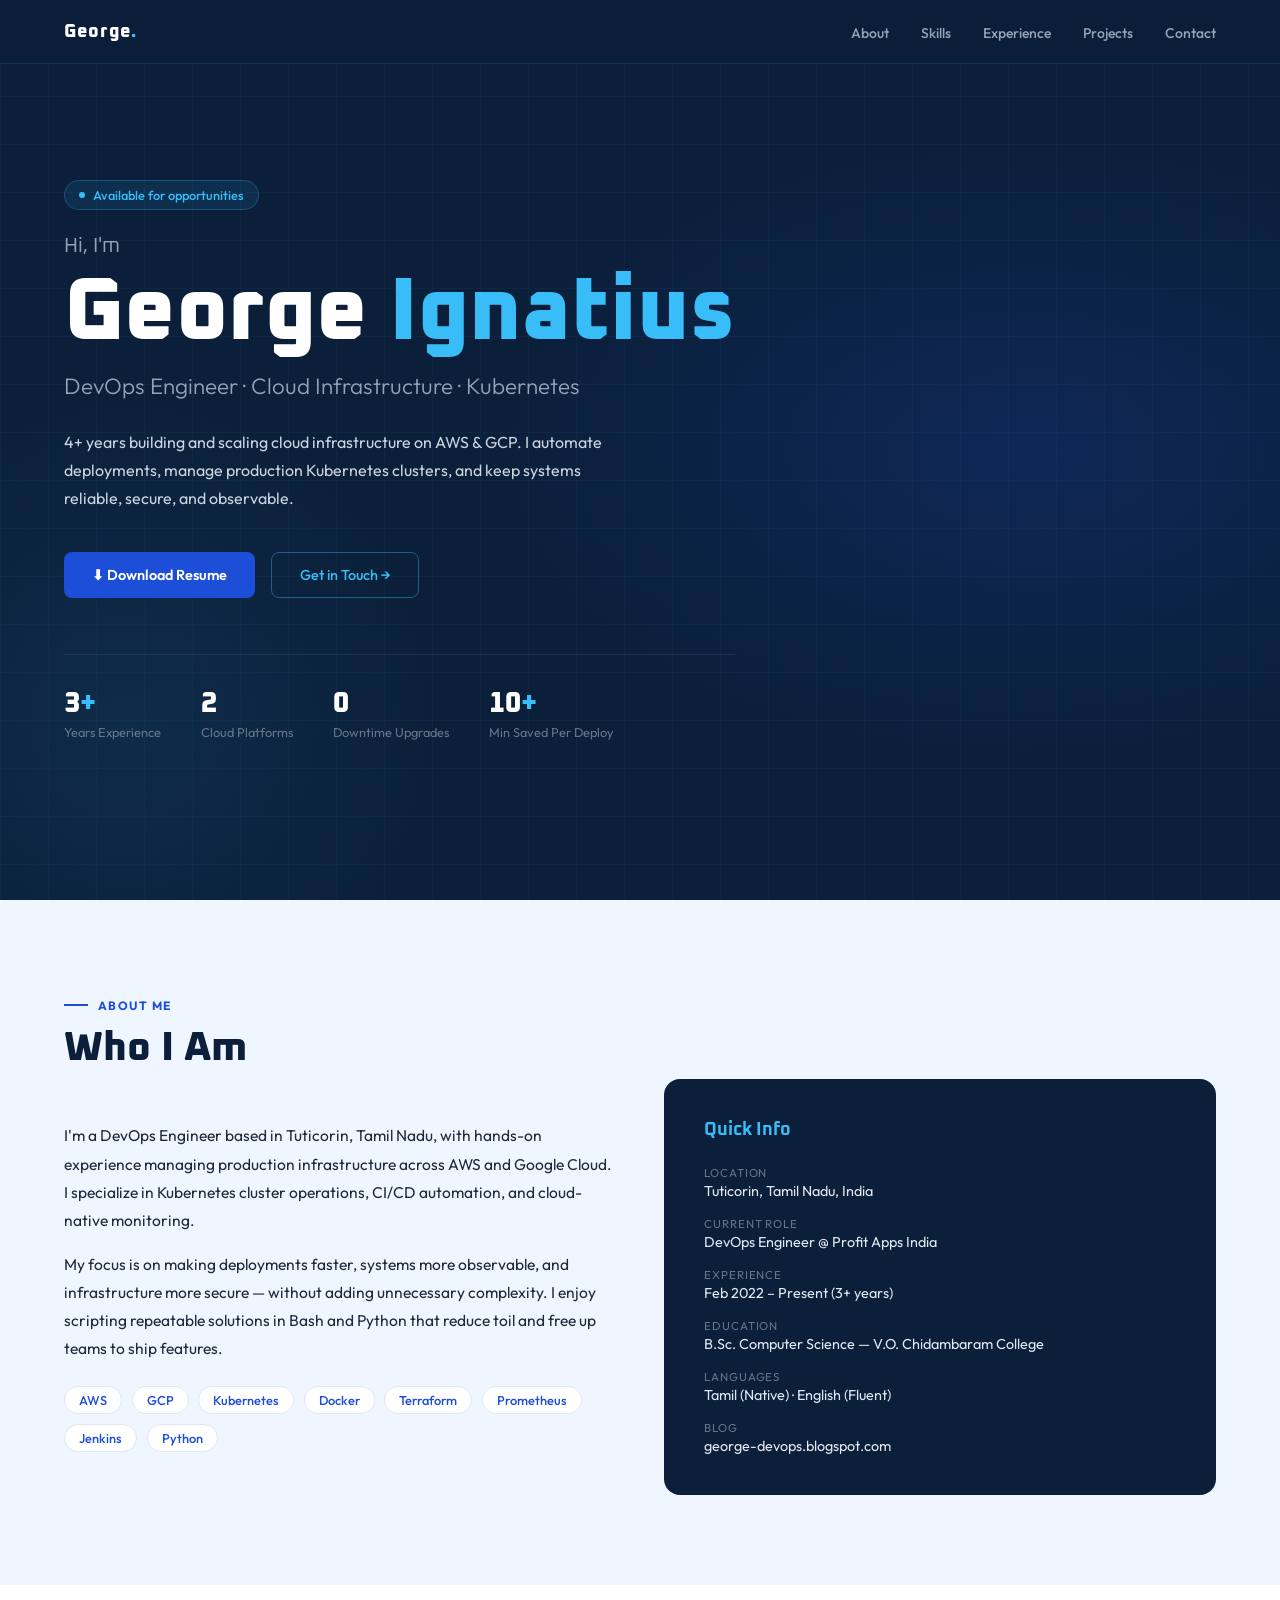
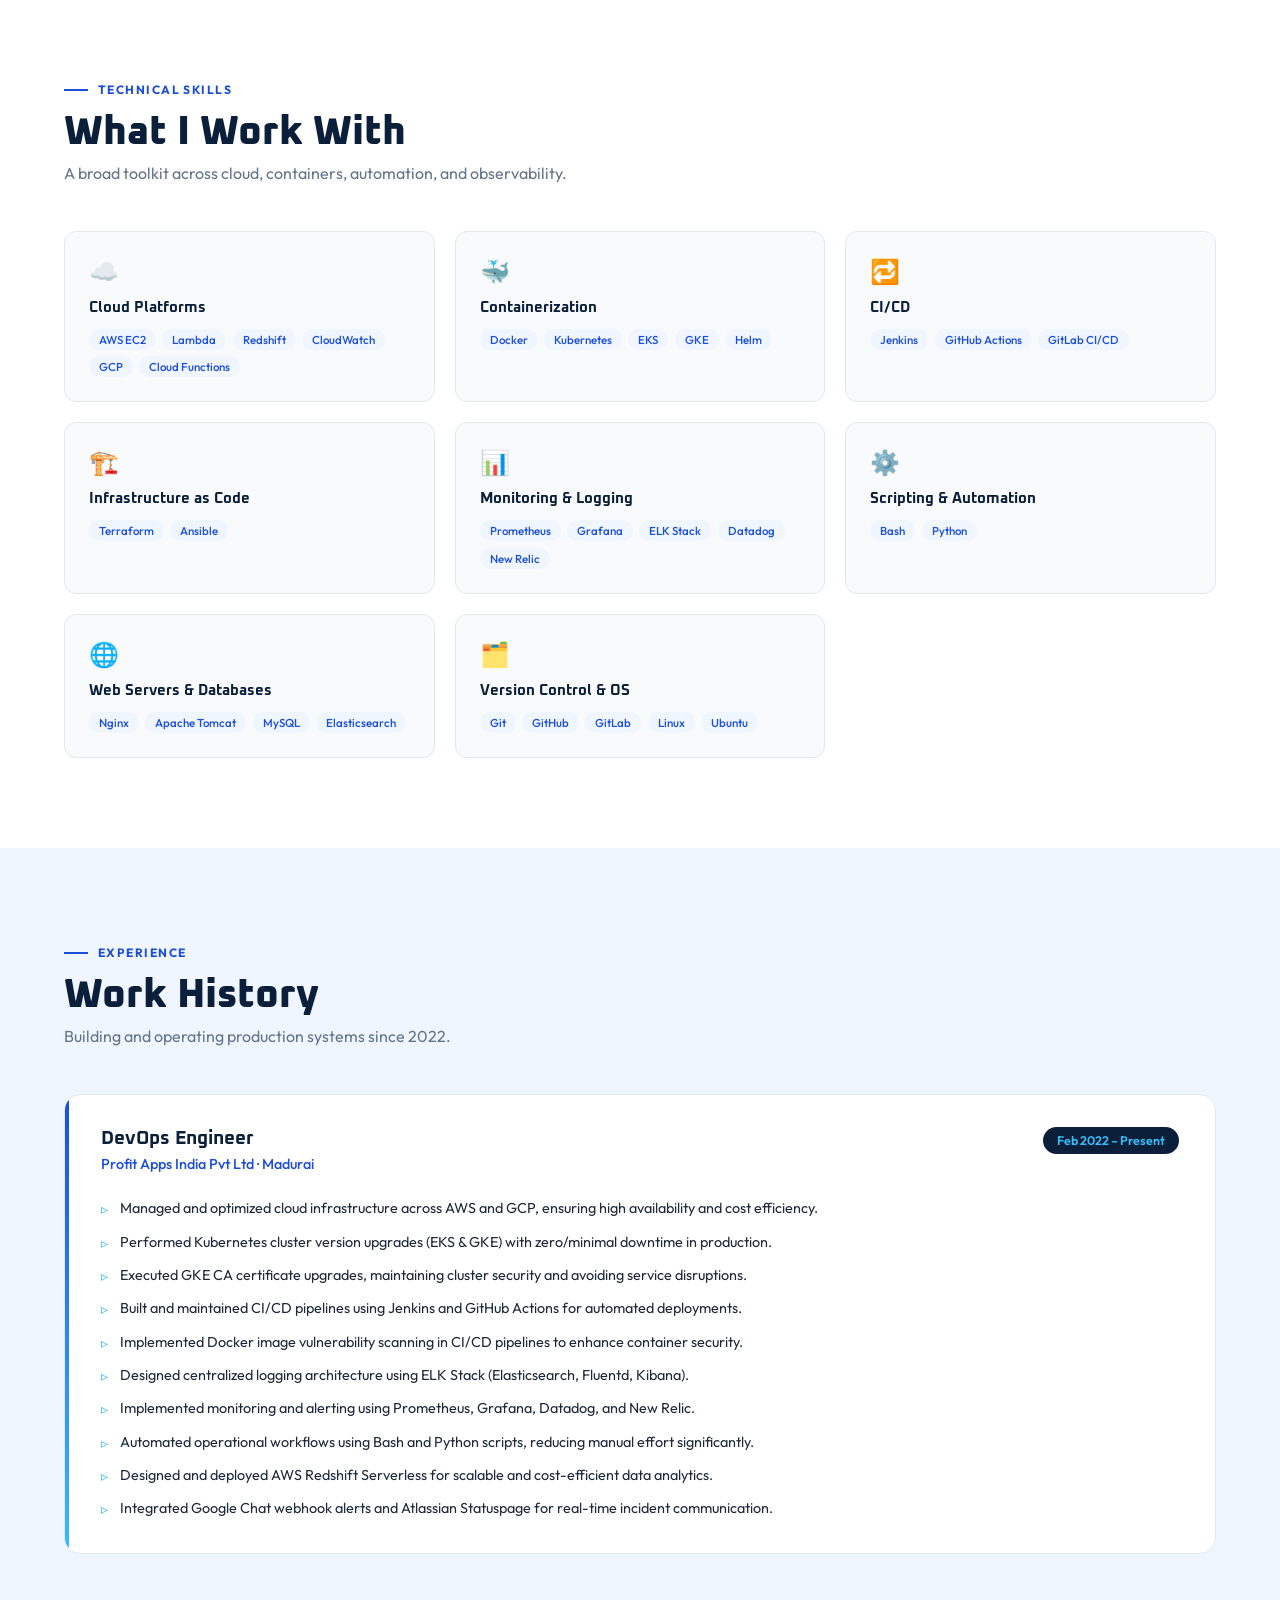
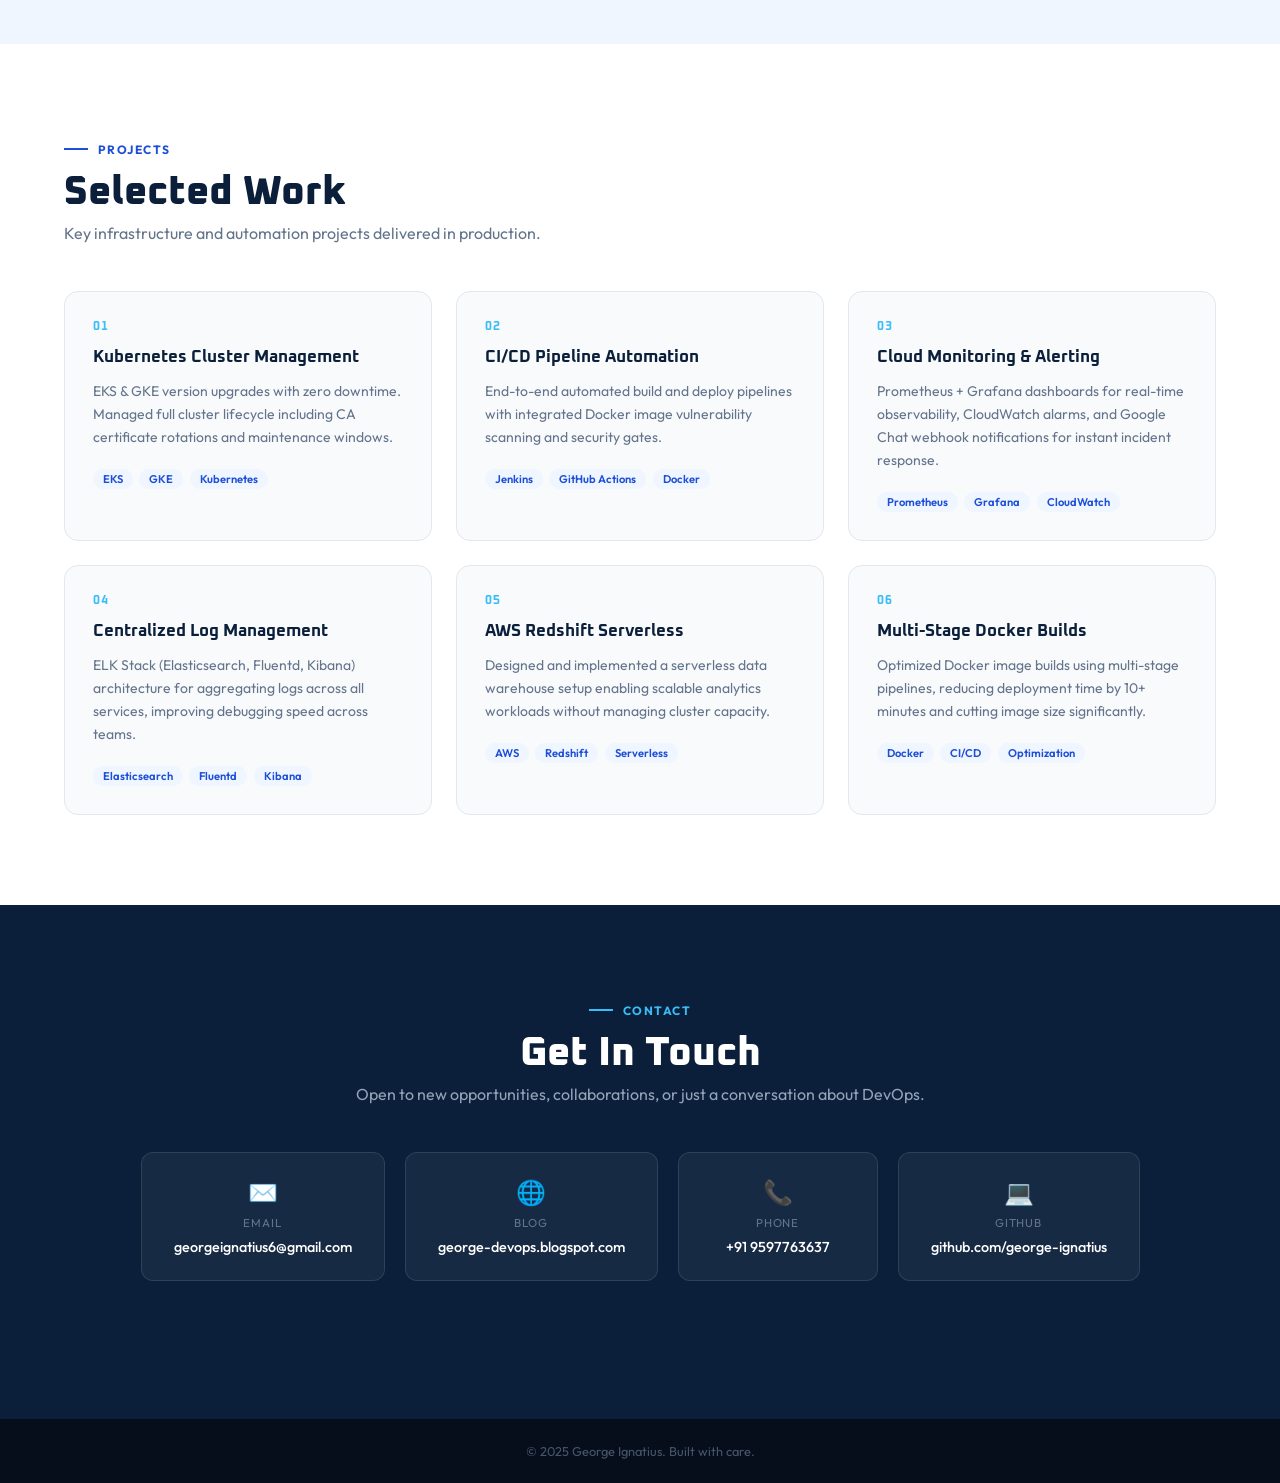
==== commit ee9a4830: "Update index.html" ====
--- a/portfolio/index.html
+++ b/portfolio/index.html
@@ -5,7 +5,7 @@
   <meta name="viewport" content="width=device-width, initial-scale=1.0"/>
   <title>George Ignatius – DevOps Engineer</title>
   <link rel="preconnect" href="https://fonts.googleapis.com">
-  <link href="https://fonts.googleapis.com/css2?family=Syne:wght@400;600;700;800&family=DM+Sans:wght@300;400;500&display=swap" rel="stylesheet">
+  <link href="https://fonts.googleapis.com/css2?family=Oxanium:wght@400;600;700;800&family=Outfit:wght@300;400;500;600&display=swap" rel="stylesheet">
   <style>
     *, *::before, *::after { box-sizing: border-box; margin: 0; padding: 0; }
 
@@ -24,7 +24,7 @@
     html { scroll-behavior: smooth; }
 
     body {
-      font-family: 'DM Sans', sans-serif;
+      font-family: 'Outfit', sans-serif;
       color: var(--body);
       background: var(--white);
       overflow-x: hidden;
@@ -41,7 +41,7 @@
       border-bottom: 1px solid rgba(56,189,248,0.15);
     }
     .nav-logo {
-      font-family: 'Syne', sans-serif;
+      font-family: 'Oxanium', sans-serif;
       font-weight: 800; font-size: 1.15rem;
       color: var(--white); letter-spacing: 0.04em;
     }
@@ -93,14 +93,14 @@
     }
     .hero-tag::before { content: ''; width: 6px; height: 6px; border-radius: 50%; background: var(--sky); }
     .hero-hi {
-      font-family: 'Syne', sans-serif;
+      font-family: 'Oxanium', sans-serif;
       font-size: clamp(1rem, 2vw, 1.25rem);
       color: #94A3B8; font-weight: 400;
       margin-bottom: 0.5rem;
       animation: fadeDown 0.6s 0.1s ease both;
     }
     .hero-name {
-      font-family: 'Syne', sans-serif;
+      font-family: 'Oxanium', sans-serif;
       font-size: clamp(3rem, 8vw, 5.5rem);
       font-weight: 800; line-height: 1.05;
       color: var(--white);
@@ -152,7 +152,7 @@
     }
     .stat-item { text-align: left; }
     .stat-num {
-      font-family: 'Syne', sans-serif;
+      font-family: 'Oxanium', sans-serif;
       font-size: 1.75rem; font-weight: 800; color: var(--white);
     }
     .stat-num span { color: var(--sky); }
@@ -171,7 +171,7 @@
       width: 24px; height: 2px; background: var(--blue);
     }
     .section-title {
-      font-family: 'Syne', sans-serif;
+      font-family: 'Oxanium', sans-serif;
       font-size: clamp(1.75rem, 4vw, 2.5rem);
       font-weight: 800; color: var(--navy); line-height: 1.15;
       margin-bottom: 0.5rem;
@@ -197,7 +197,7 @@
       padding: 2.5rem; color: var(--white);
     }
     .about-card-title {
-      font-family: 'Syne', sans-serif;
+      font-family: 'Oxanium', sans-serif;
       font-size: 1.1rem; font-weight: 700; color: var(--sky);
       margin-bottom: 1.5rem;
     }
@@ -225,7 +225,7 @@
     }
     .skill-icon { font-size: 1.5rem; margin-bottom: 0.75rem; }
     .skill-name {
-      font-family: 'Syne', sans-serif;
+      font-family: 'Oxanium', sans-serif;
       font-size: 0.95rem; font-weight: 700; color: var(--navy);
       margin-bottom: 0.4rem;
     }
@@ -250,7 +250,7 @@
     }
     .exp-header { display: flex; justify-content: space-between; align-items: flex-start; flex-wrap: wrap; gap: 1rem; margin-bottom: 1.5rem; }
     .exp-title {
-      font-family: 'Syne', sans-serif;
+      font-family: 'Oxanium', sans-serif;
       font-size: 1.2rem; font-weight: 700; color: var(--navy);
     }
     .exp-company { color: var(--blue); font-size: 0.9rem; font-weight: 500; margin-top: 4px; }
@@ -288,12 +288,12 @@
       transform: translateY(-4px);
     }
     .proj-num {
-      font-family: 'Syne', sans-serif;
+      font-family: 'Oxanium', sans-serif;
       font-size: 0.75rem; font-weight: 700; color: var(--sky);
       letter-spacing: 0.1em;
     }
     .proj-title {
-      font-family: 'Syne', sans-serif;
+      font-family: 'Oxanium', sans-serif;
       font-size: 1.05rem; font-weight: 700; color: var(--navy);
     }
     .proj-desc { font-size: 0.875rem; color: var(--muted); line-height: 1.65; }
@@ -385,7 +385,7 @@
     <h1 class="hero-name">George <span>Ignatius</span></h1>
     <p class="hero-role">DevOps Engineer · Cloud Infrastructure · Kubernetes</p>
     <p class="hero-summary">
-      3+ years building and scaling cloud infrastructure on AWS &amp; GCP. I automate deployments, manage production Kubernetes clusters, and keep systems reliable, secure, and observable.
+      4+ years building and scaling cloud infrastructure on AWS &amp; GCP. I automate deployments, manage production Kubernetes clusters, and keep systems reliable, secure, and observable.
     </p>
     <div class="hero-btns">
       <a href="Resume.pdf" class="btn-primary">⬇ Download Resume</a>
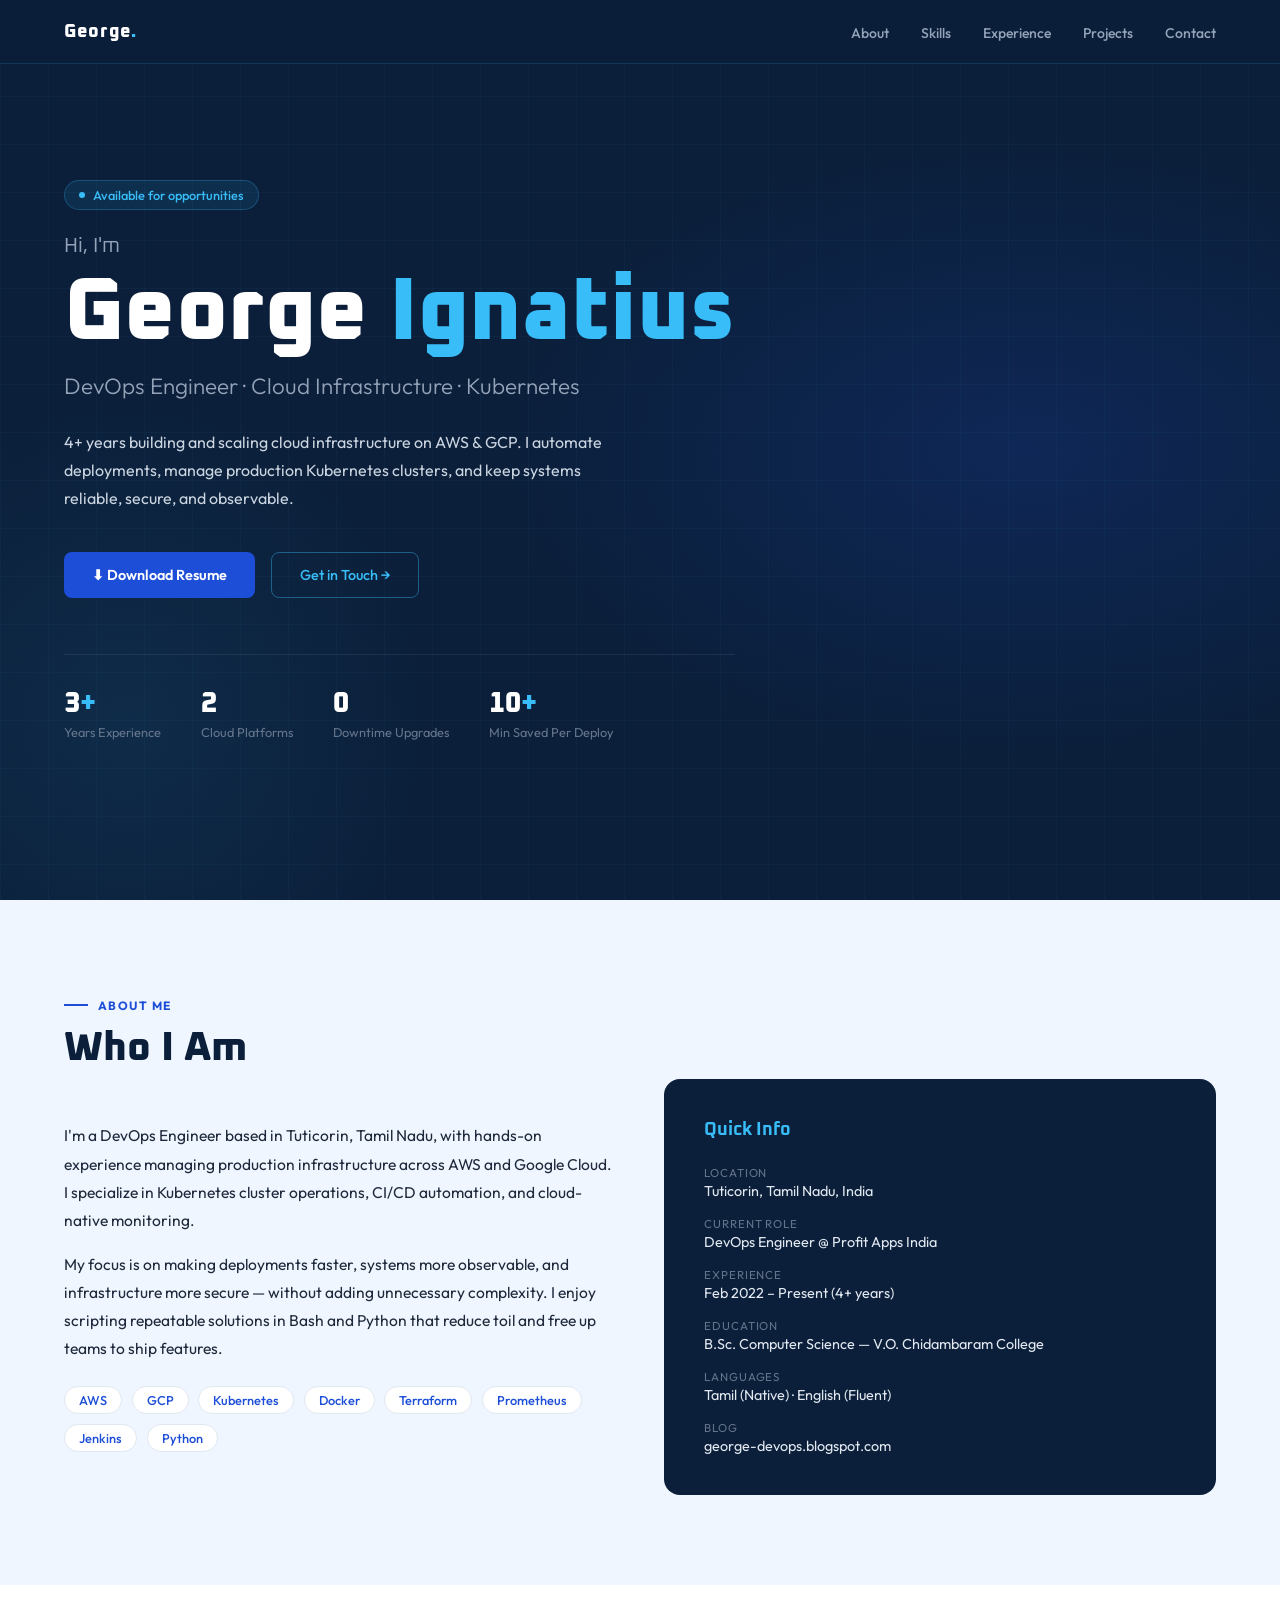
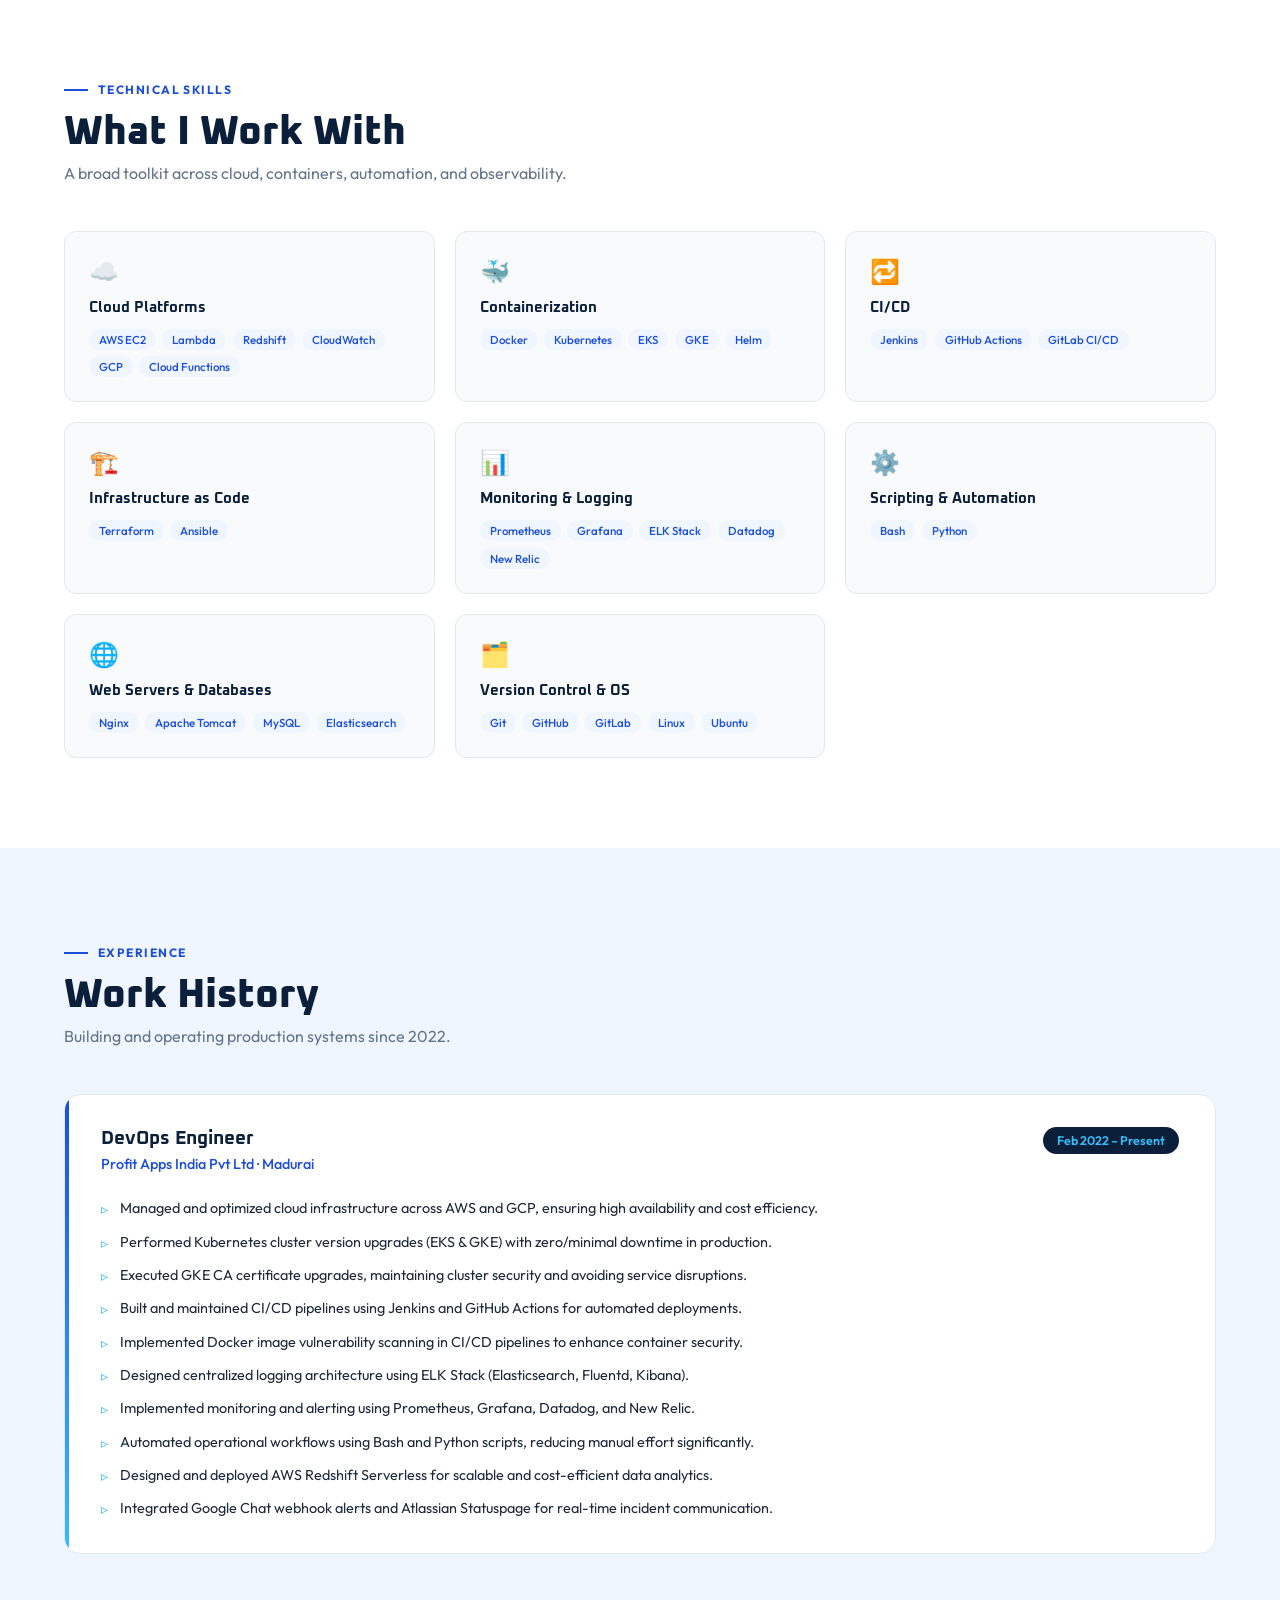
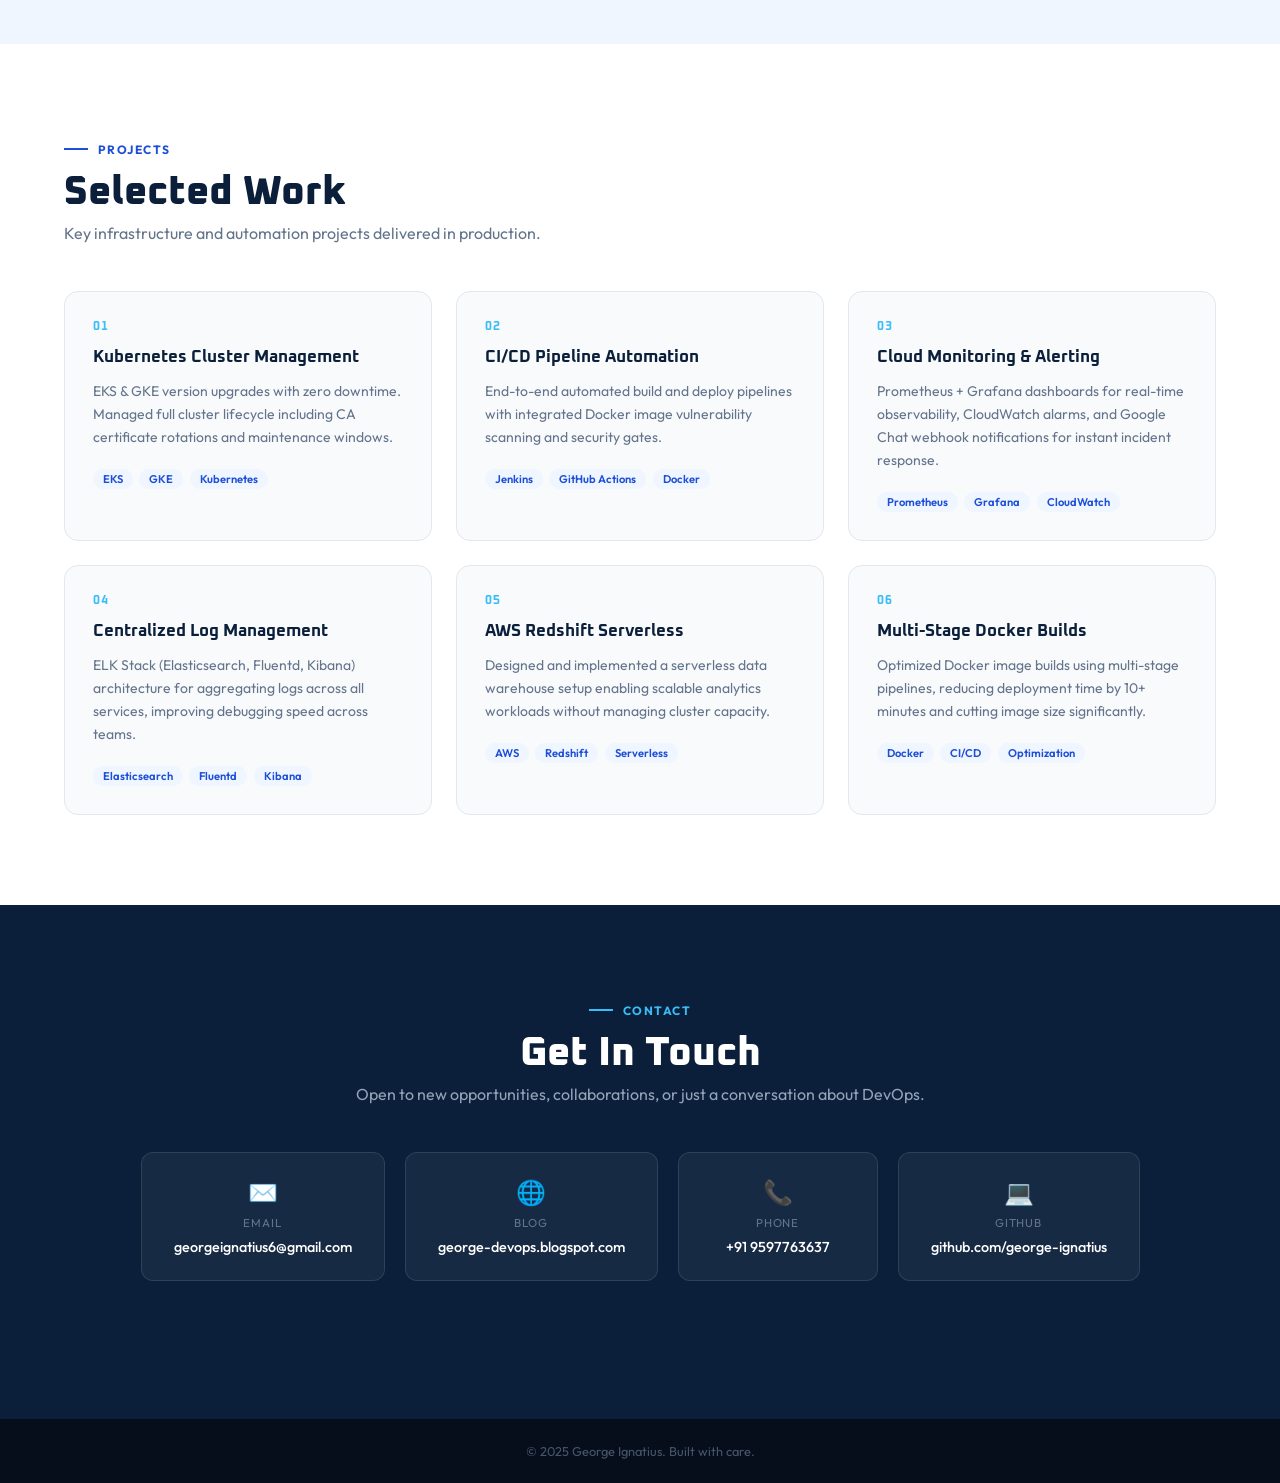
==== commit aeb735df: "Update index.html" ====
--- a/portfolio/index.html
+++ b/portfolio/index.html
@@ -450,7 +450,7 @@
         </div>
         <div class="info-item">
           <span class="info-lbl">Experience</span>
-          <span class="info-val">Feb 2022 – Present (3+ years)</span>
+          <span class="info-val">Feb 2022 – Present (4+ years)</span>
         </div>
         <div class="info-item">
           <span class="info-lbl">Education</span>
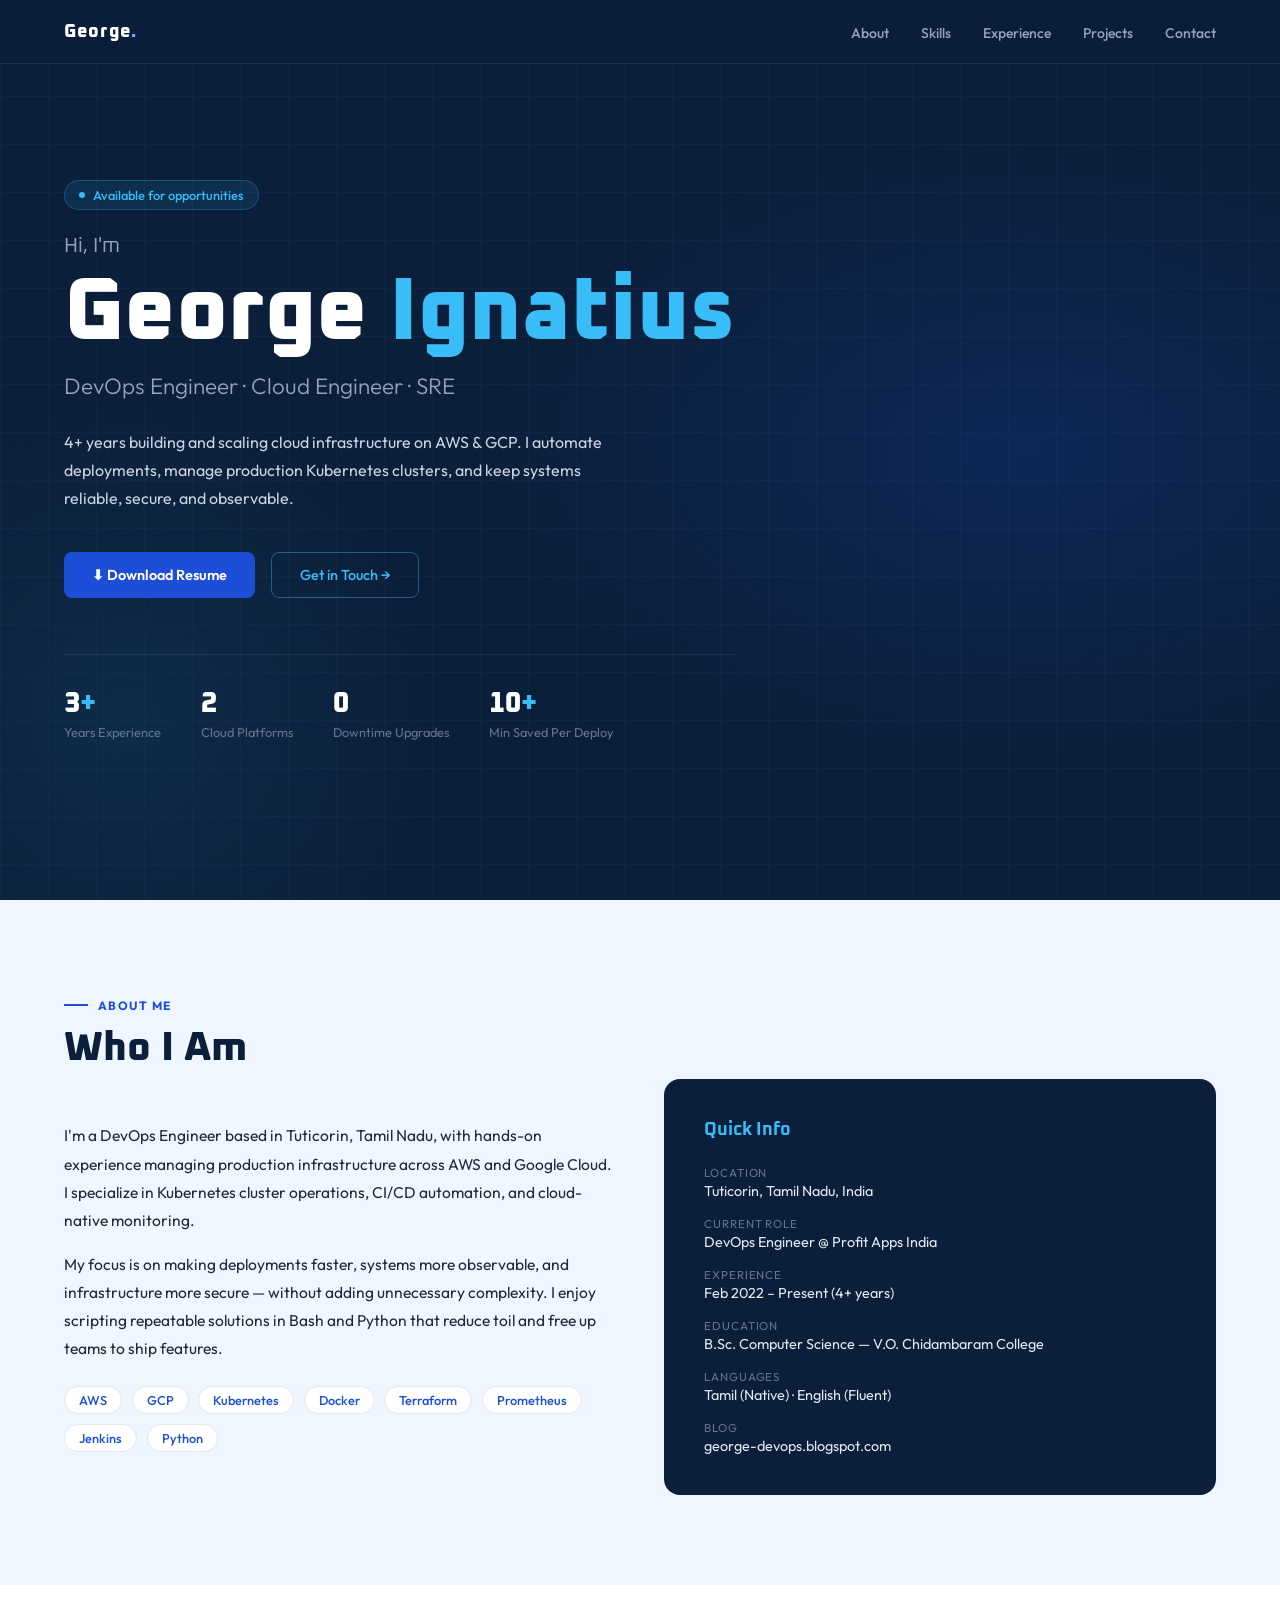
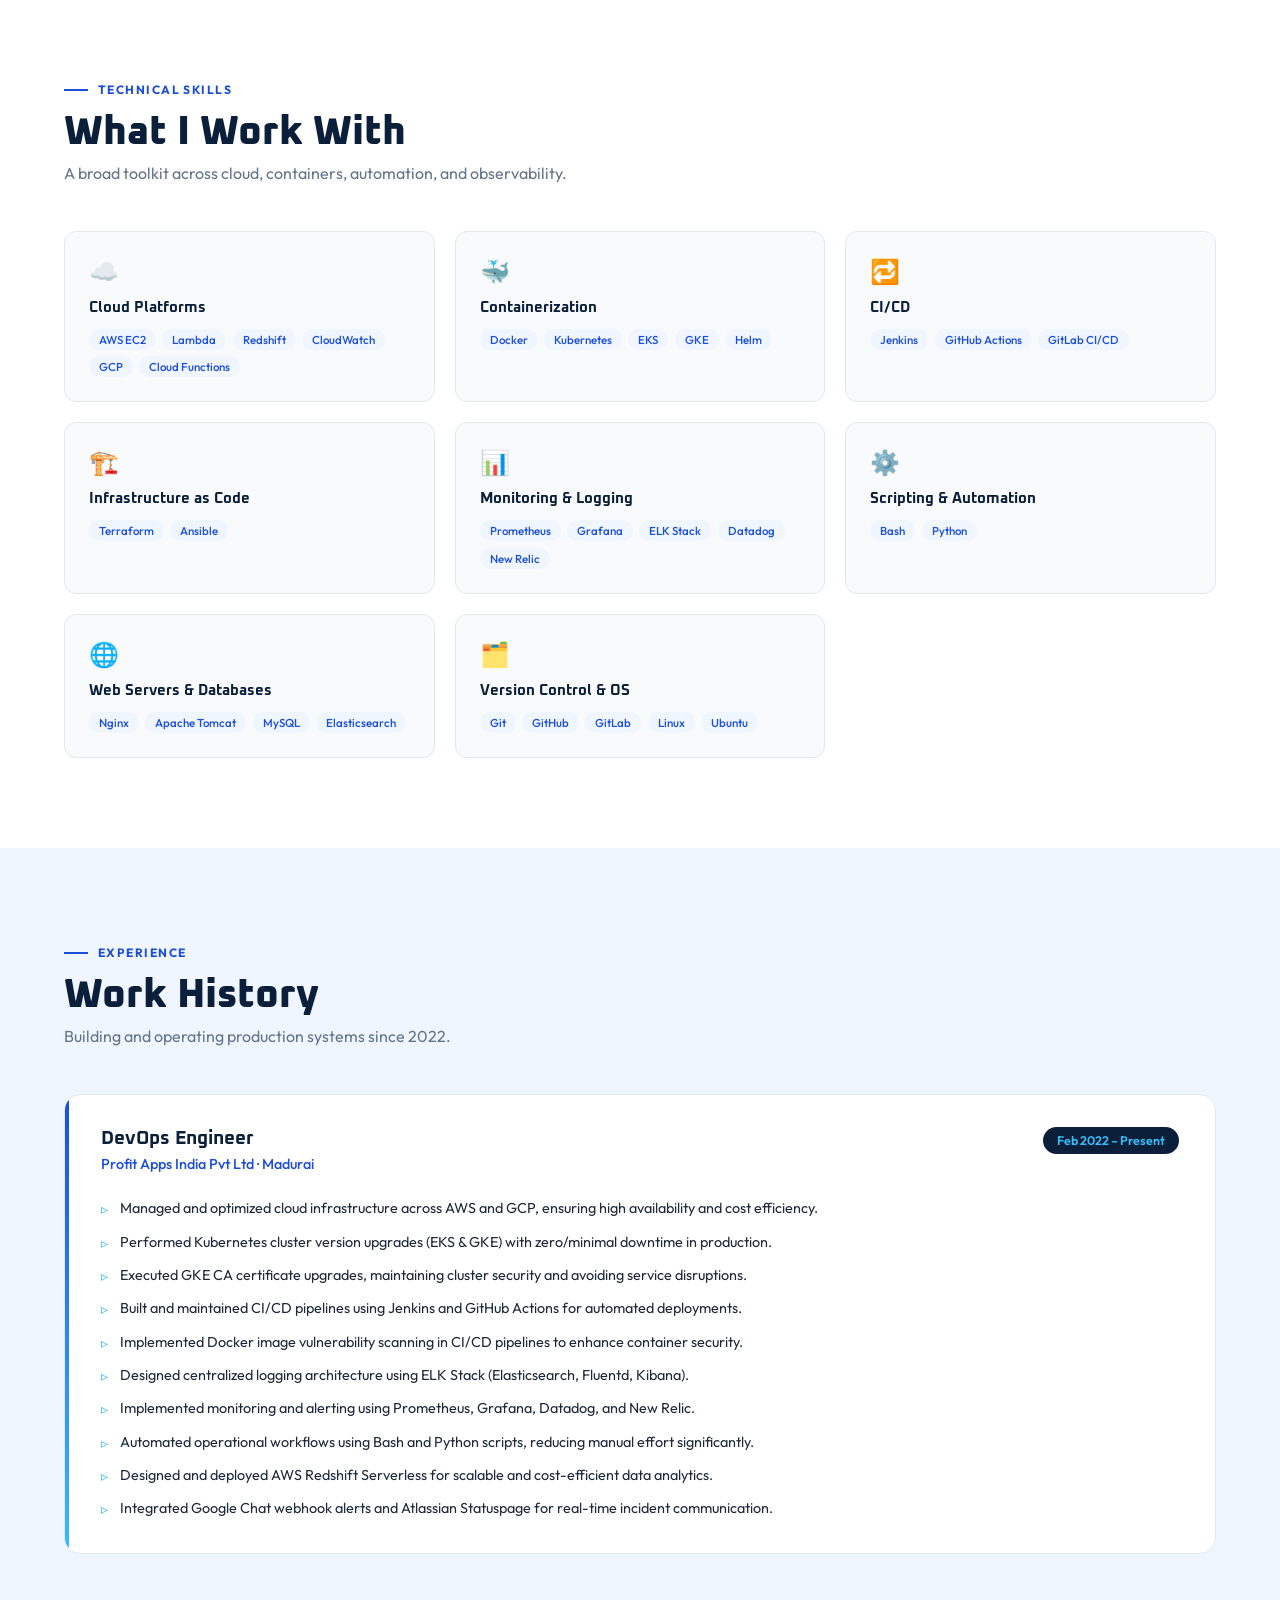
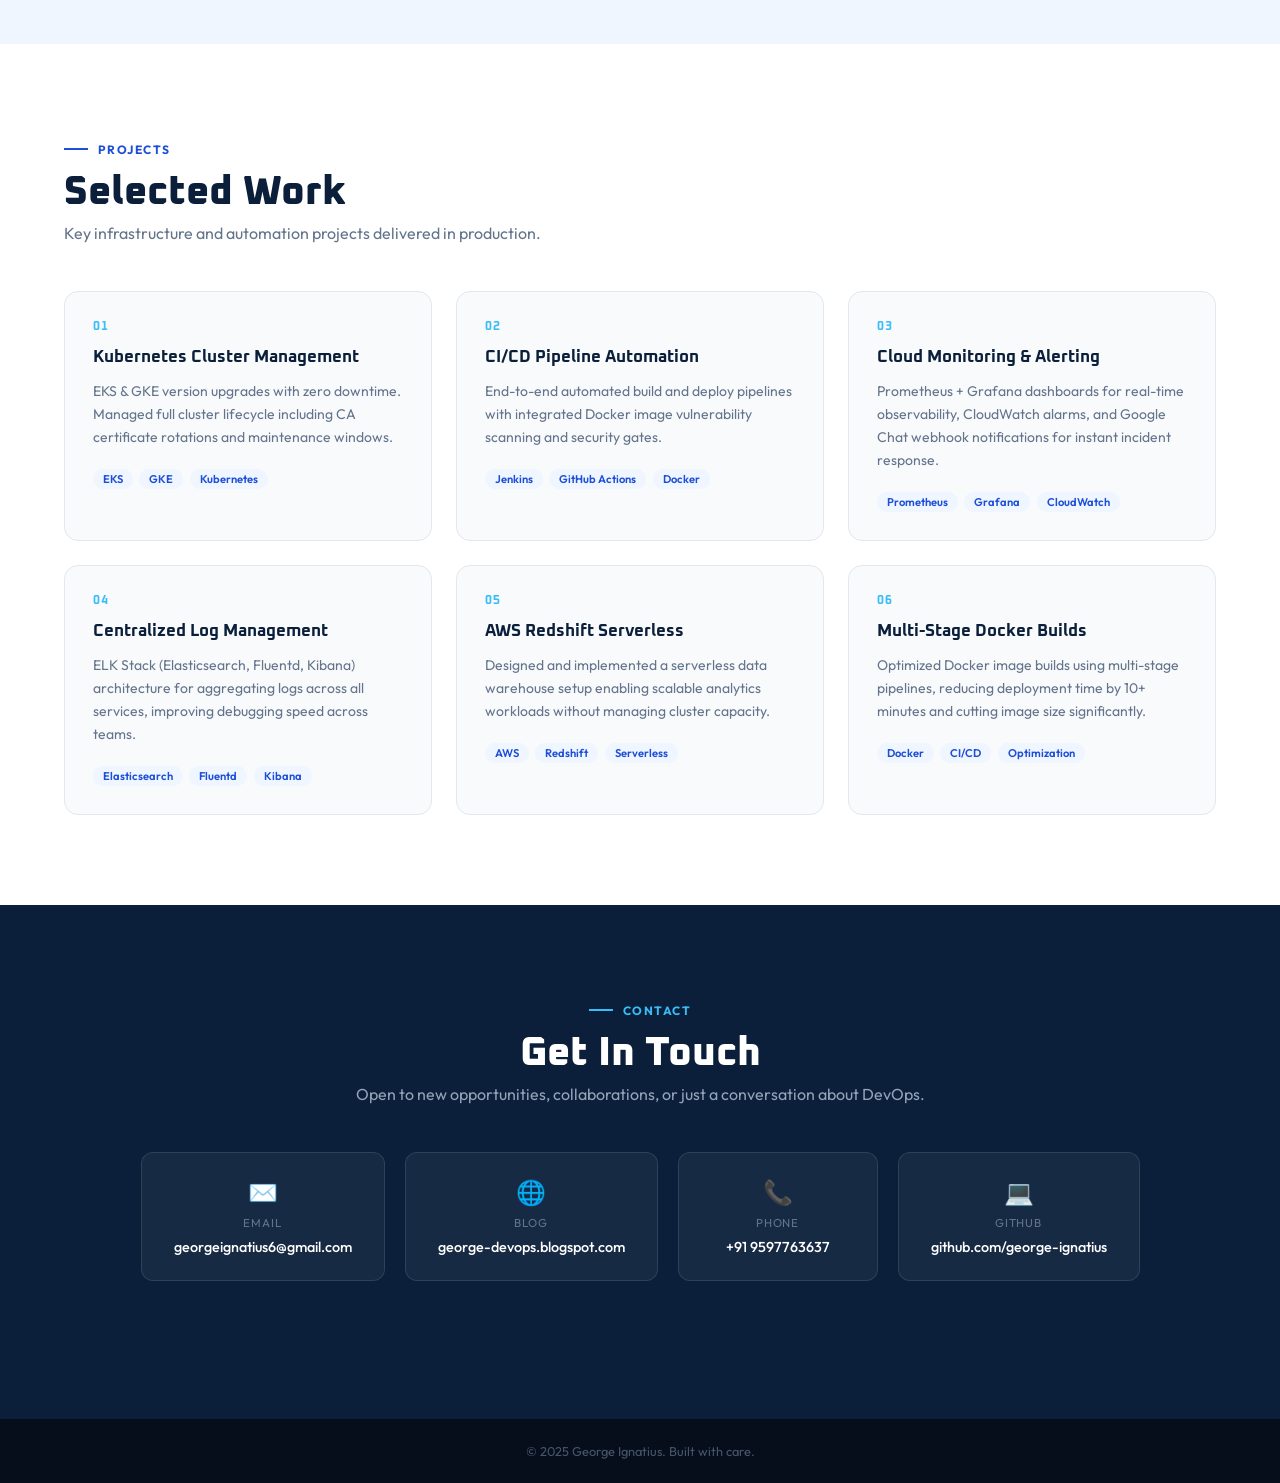
==== commit cba189cd: "Update index.html" ====
--- a/portfolio/index.html
+++ b/portfolio/index.html
@@ -383,7 +383,7 @@
     <div class="hero-tag">Available for opportunities</div>
     <p class="hero-hi">Hi, I'm</p>
     <h1 class="hero-name">George <span>Ignatius</span></h1>
-    <p class="hero-role">DevOps Engineer · Cloud Infrastructure · Kubernetes</p>
+    <p class="hero-role">DevOps Engineer · Cloud Engineer · SRE</p>
     <p class="hero-summary">
       4+ years building and scaling cloud infrastructure on AWS &amp; GCP. I automate deployments, manage production Kubernetes clusters, and keep systems reliable, secure, and observable.
     </p>
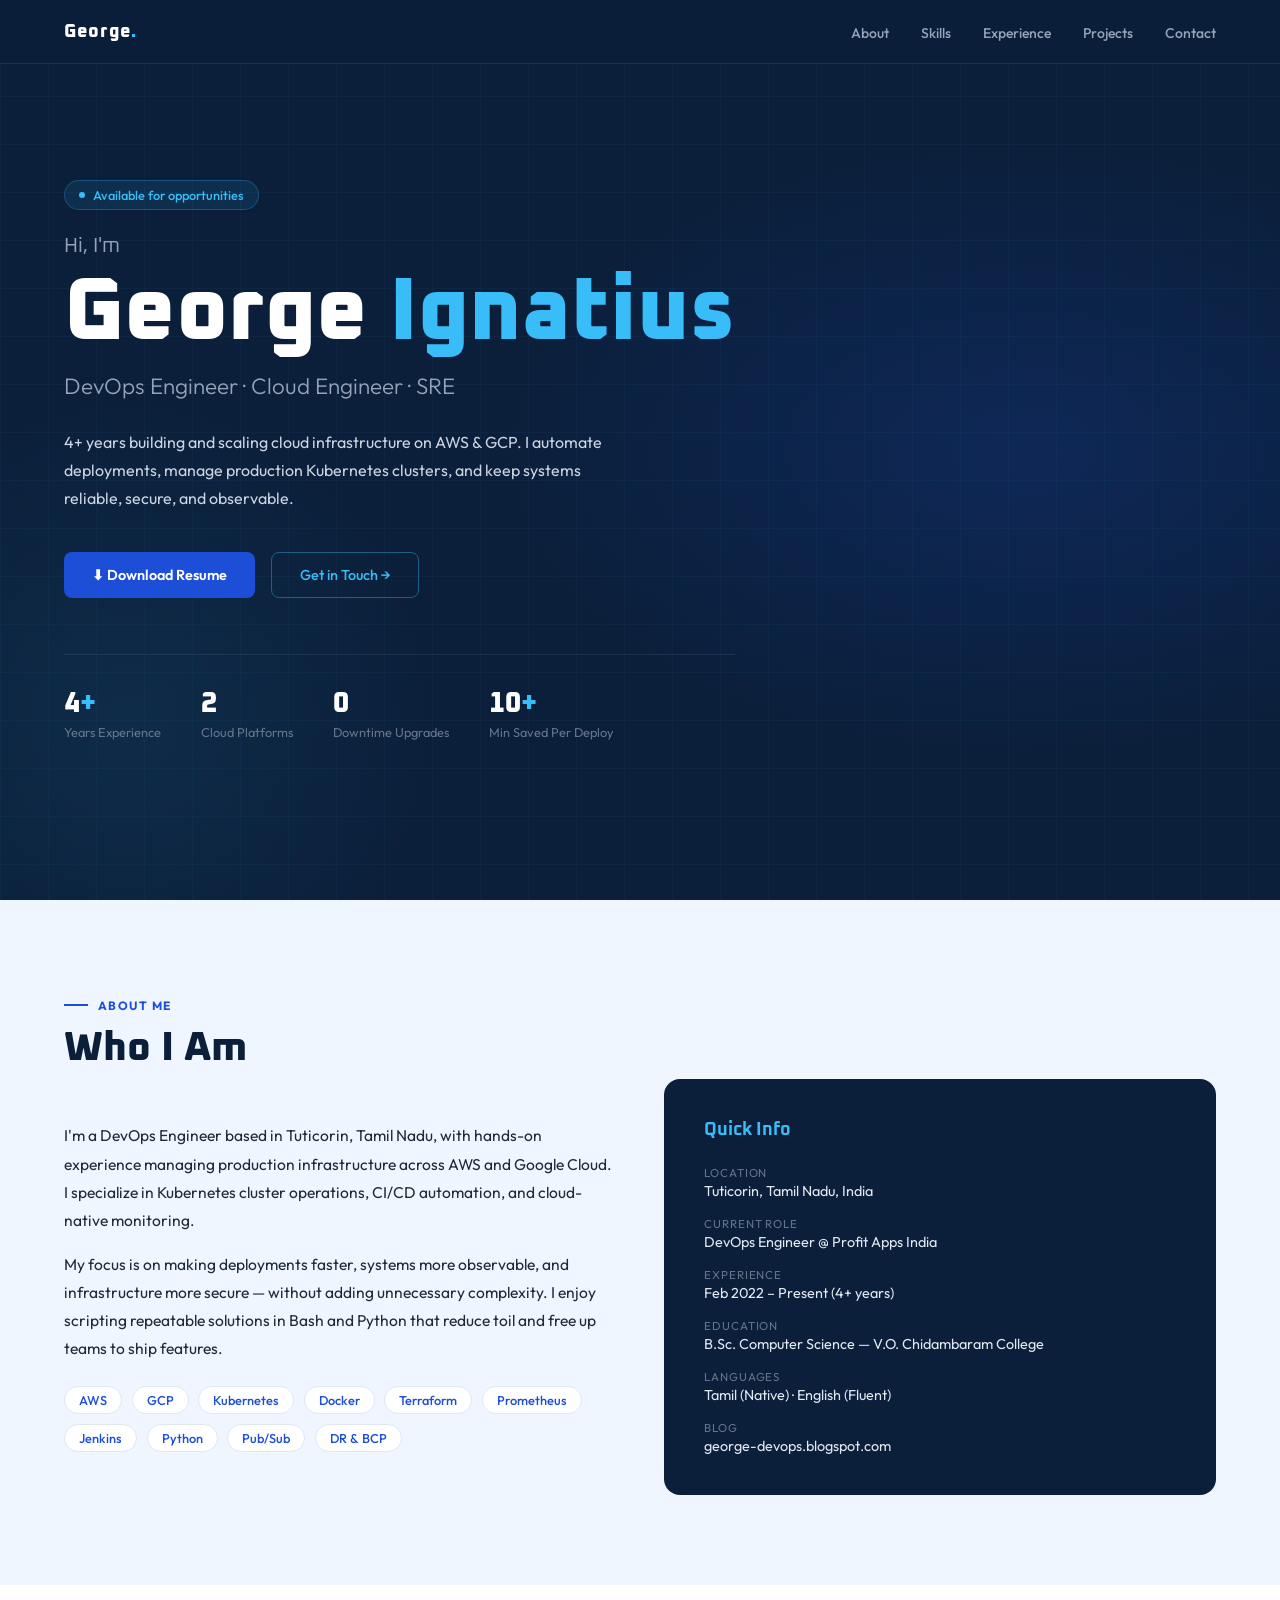
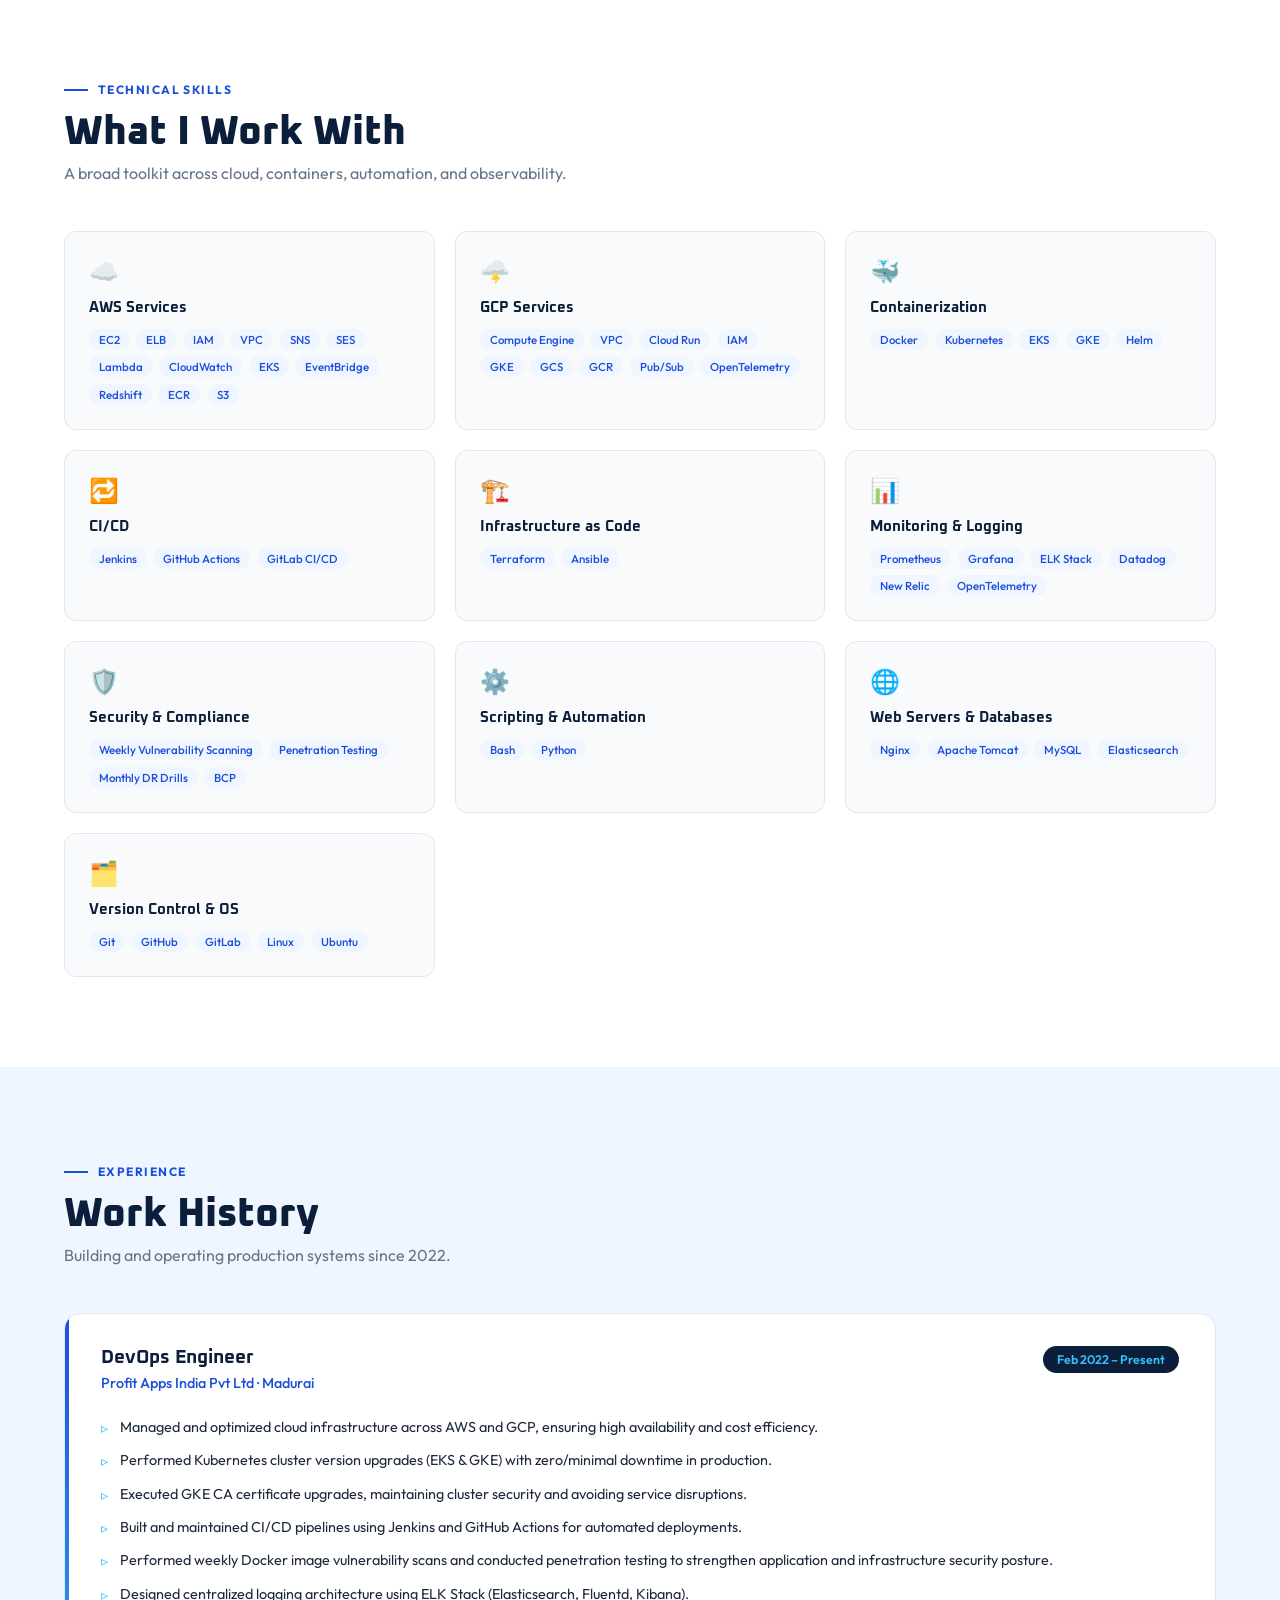
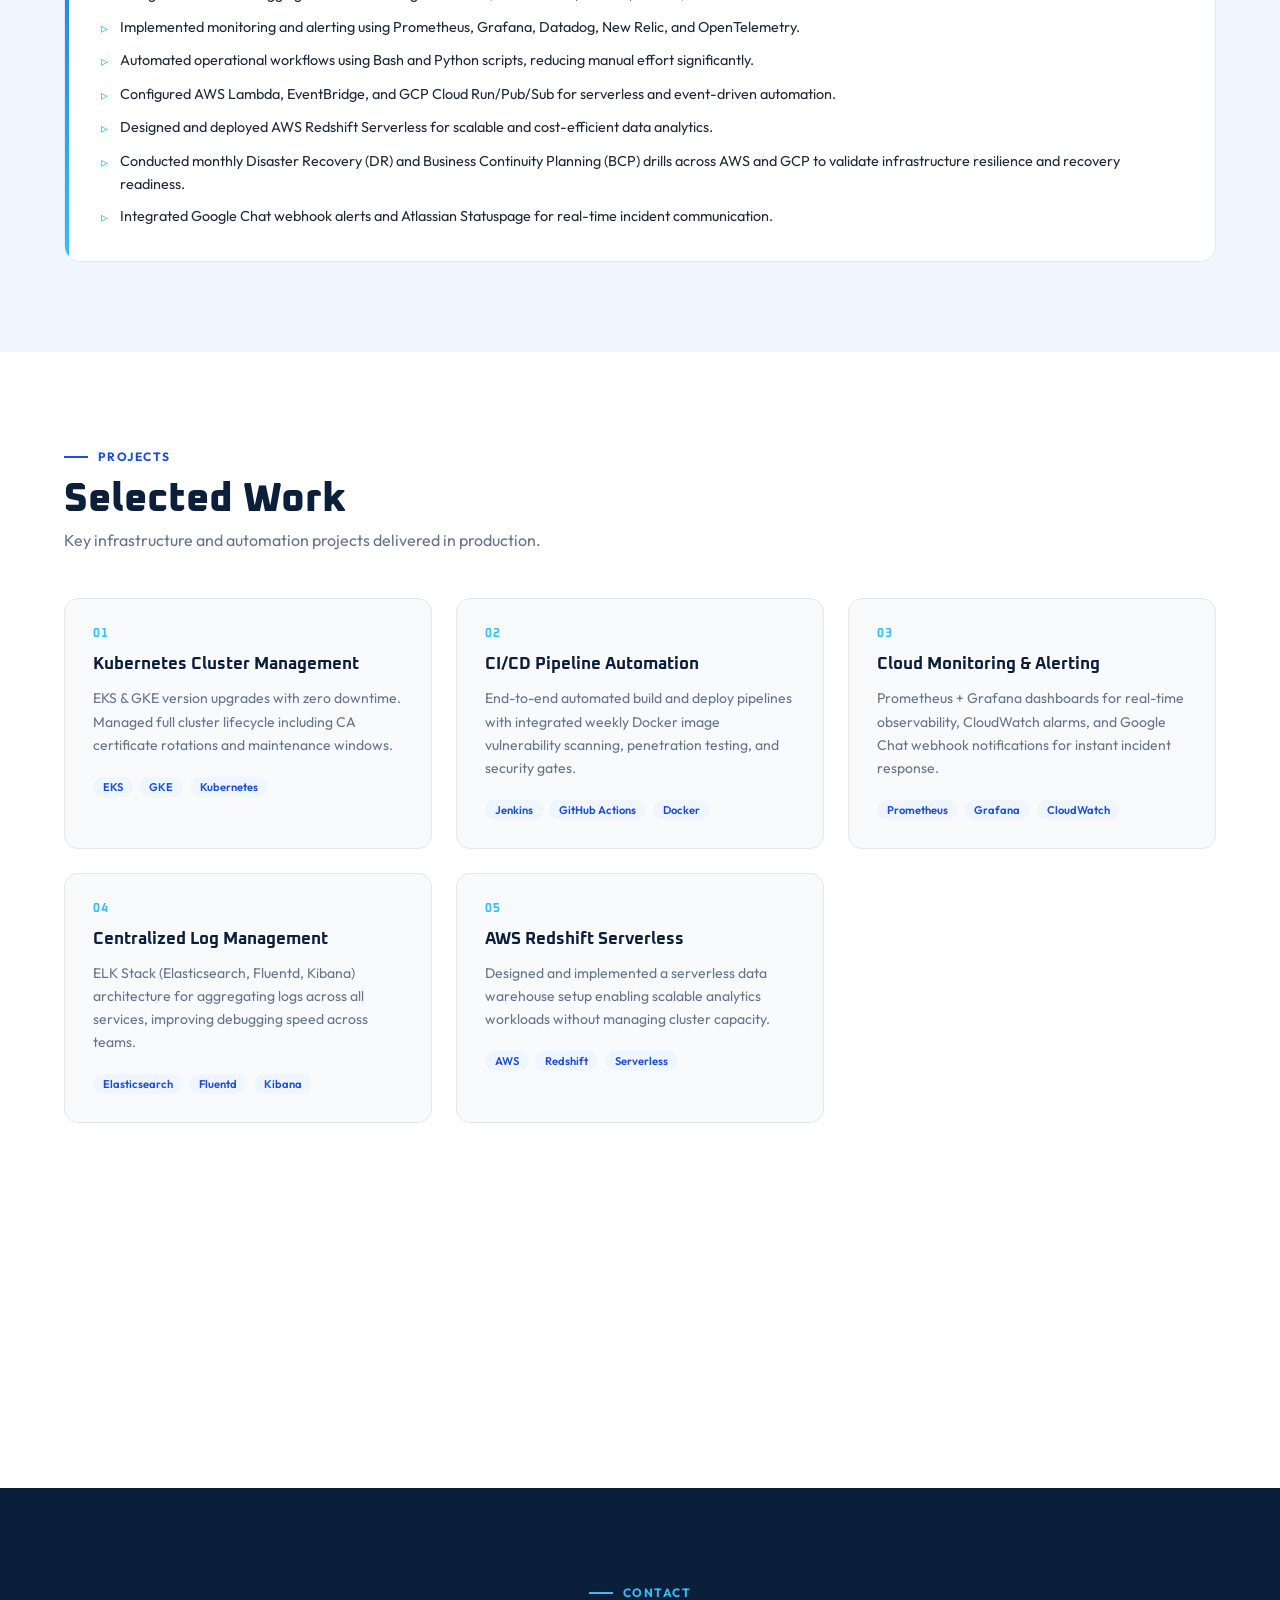
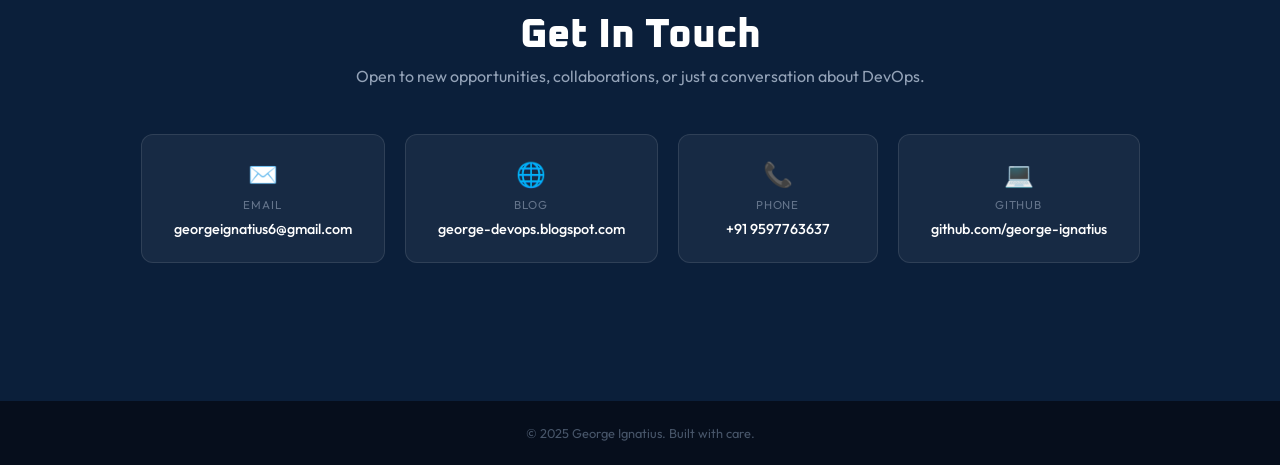
==== commit e50146e7: "Update index.html" ====
--- a/portfolio/index.html
+++ b/portfolio/index.html
@@ -393,7 +393,7 @@
     </div>
     <div class="hero-stats">
       <div class="stat-item">
-        <div class="stat-num">3<span>+</span></div>
+        <div class="stat-num">4<span>+</span></div>
         <div class="stat-lbl">Years Experience</div>
       </div>
       <div class="stat-item">
@@ -435,6 +435,8 @@
         <span class="chip">Prometheus</span>
         <span class="chip">Jenkins</span>
         <span class="chip">Python</span>
+        <span class="chip">Pub/Sub</span>
+        <span class="chip">DR & BCP</span>
       </div>
     </div>
     <div class="about-card">
@@ -479,10 +481,22 @@
   <div class="skills-grid">
     <div class="skill-card reveal">
       <div class="skill-icon">☁️</div>
-      <div class="skill-name">Cloud Platforms</div>
-      <div class="skill-tags">
-        <span class="skill-tag">AWS EC2</span><span class="skill-tag">Lambda</span><span class="skill-tag">Redshift</span>
-        <span class="skill-tag">CloudWatch</span><span class="skill-tag">GCP</span><span class="skill-tag">Cloud Functions</span>
+      <div class="skill-name">AWS Services</div>
+      <div class="skill-tags">
+        <span class="skill-tag">EC2</span><span class="skill-tag">ELB</span><span class="skill-tag">IAM</span>
+        <span class="skill-tag">VPC</span><span class="skill-tag">SNS</span><span class="skill-tag">SES</span>
+        <span class="skill-tag">Lambda</span><span class="skill-tag">CloudWatch</span><span class="skill-tag">EKS</span>
+        <span class="skill-tag">EventBridge</span><span class="skill-tag">Redshift</span><span class="skill-tag">ECR</span>
+        <span class="skill-tag">S3</span>
+      </div>
+    </div>
+    <div class="skill-card reveal">
+      <div class="skill-icon">🌩️</div>
+      <div class="skill-name">GCP Services</div>
+      <div class="skill-tags">
+        <span class="skill-tag">Compute Engine</span><span class="skill-tag">VPC</span><span class="skill-tag">Cloud Run</span>
+        <span class="skill-tag">IAM</span><span class="skill-tag">GKE</span><span class="skill-tag">GCS</span>
+        <span class="skill-tag">GCR</span><span class="skill-tag">Pub/Sub</span><span class="skill-tag">OpenTelemetry</span>
       </div>
     </div>
     <div class="skill-card reveal">
@@ -512,7 +526,15 @@
       <div class="skill-name">Monitoring & Logging</div>
       <div class="skill-tags">
         <span class="skill-tag">Prometheus</span><span class="skill-tag">Grafana</span><span class="skill-tag">ELK Stack</span>
-        <span class="skill-tag">Datadog</span><span class="skill-tag">New Relic</span>
+        <span class="skill-tag">Datadog</span><span class="skill-tag">New Relic</span><span class="skill-tag">OpenTelemetry</span>
+      </div>
+    </div>
+    <div class="skill-card reveal">
+      <div class="skill-icon">🛡️</div>
+      <div class="skill-name">Security & Compliance</div>
+      <div class="skill-tags">
+        <span class="skill-tag">Weekly Vulnerability Scanning</span><span class="skill-tag">Penetration Testing</span>
+        <span class="skill-tag">Monthly DR Drills</span><span class="skill-tag">BCP</span>
       </div>
     </div>
     <div class="skill-card reveal">
@@ -561,11 +583,13 @@
       <li>Performed Kubernetes cluster version upgrades (EKS & GKE) with zero/minimal downtime in production.</li>
       <li>Executed GKE CA certificate upgrades, maintaining cluster security and avoiding service disruptions.</li>
       <li>Built and maintained CI/CD pipelines using Jenkins and GitHub Actions for automated deployments.</li>
-      <li>Implemented Docker image vulnerability scanning in CI/CD pipelines to enhance container security.</li>
+      <li>Performed weekly Docker image vulnerability scans and conducted penetration testing to strengthen application and infrastructure security posture.</li>
       <li>Designed centralized logging architecture using ELK Stack (Elasticsearch, Fluentd, Kibana).</li>
-      <li>Implemented monitoring and alerting using Prometheus, Grafana, Datadog, and New Relic.</li>
+      <li>Implemented monitoring and alerting using Prometheus, Grafana, Datadog, New Relic, and OpenTelemetry.</li>
       <li>Automated operational workflows using Bash and Python scripts, reducing manual effort significantly.</li>
+      <li>Configured AWS Lambda, EventBridge, and GCP Cloud Run/Pub/Sub for serverless and event-driven automation.</li>
       <li>Designed and deployed AWS Redshift Serverless for scalable and cost-efficient data analytics.</li>
+      <li>Conducted monthly Disaster Recovery (DR) and Business Continuity Planning (BCP) drills across AWS and GCP to validate infrastructure resilience and recovery readiness.</li>
       <li>Integrated Google Chat webhook alerts and Atlassian Statuspage for real-time incident communication.</li>
     </ul>
   </div>
@@ -588,7 +612,7 @@
     <div class="proj-card reveal">
       <div class="proj-num">02</div>
       <div class="proj-title">CI/CD Pipeline Automation</div>
-      <div class="proj-desc">End-to-end automated build and deploy pipelines with integrated Docker image vulnerability scanning and security gates.</div>
+      <div class="proj-desc">End-to-end automated build and deploy pipelines with integrated weekly Docker image vulnerability scanning, penetration testing, and security gates.</div>
       <div class="proj-tags"><span class="proj-tag">Jenkins</span><span class="proj-tag">GitHub Actions</span><span class="proj-tag">Docker</span></div>
     </div>
     <div class="proj-card reveal">
@@ -614,6 +638,12 @@
       <div class="proj-title">Multi-Stage Docker Builds</div>
       <div class="proj-desc">Optimized Docker image builds using multi-stage pipelines, reducing deployment time by 10+ minutes and cutting image size significantly.</div>
       <div class="proj-tags"><span class="proj-tag">Docker</span><span class="proj-tag">CI/CD</span><span class="proj-tag">Optimization</span></div>
+    </div>
+    <div class="proj-card reveal">
+      <div class="proj-num">07</div>
+      <div class="proj-title">Disaster Recovery & BCP</div>
+      <div class="proj-desc">Established monthly DR and BCP drills across AWS and GCP to validate backup integrity, test recovery procedures, and reduce recovery time for critical workloads.</div>
+      <div class="proj-tags"><span class="proj-tag">DR</span><span class="proj-tag">BCP</span><span class="proj-tag">Resilience</span></div>
     </div>
   </div>
 </section>
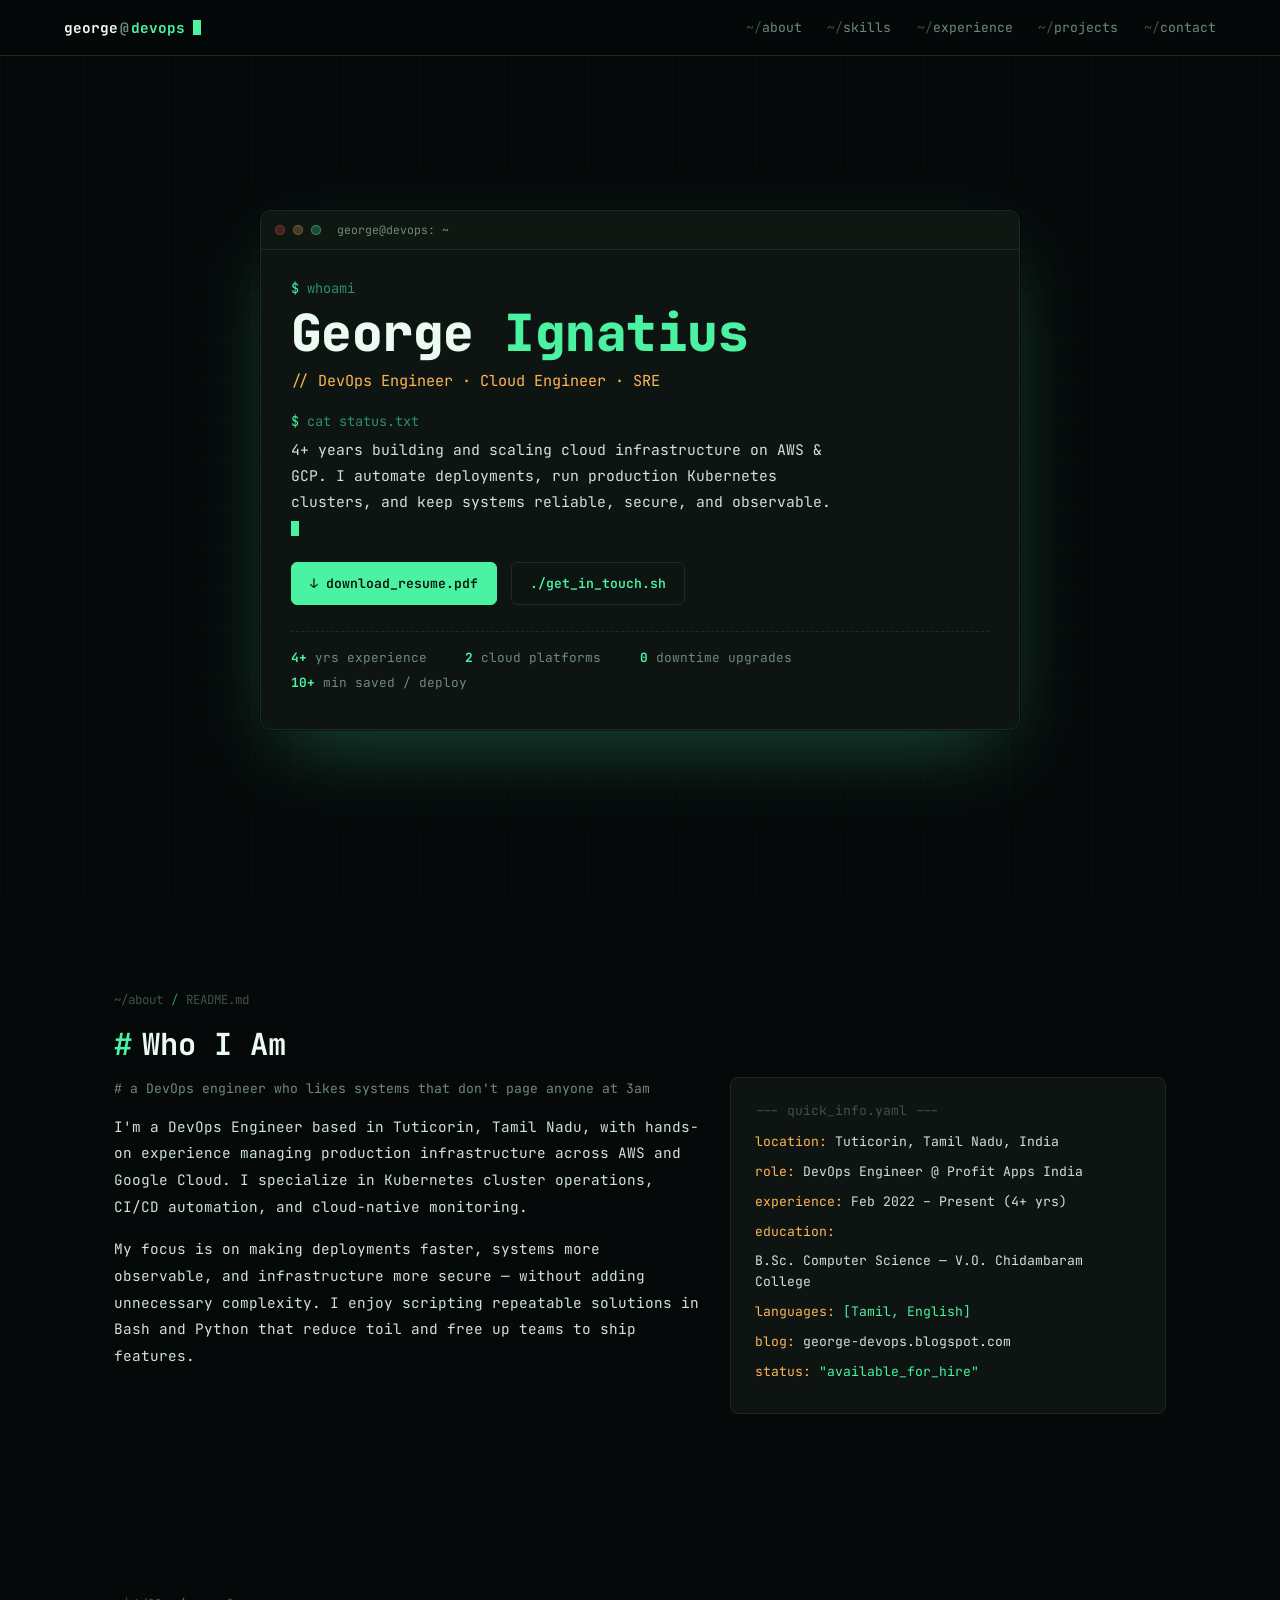
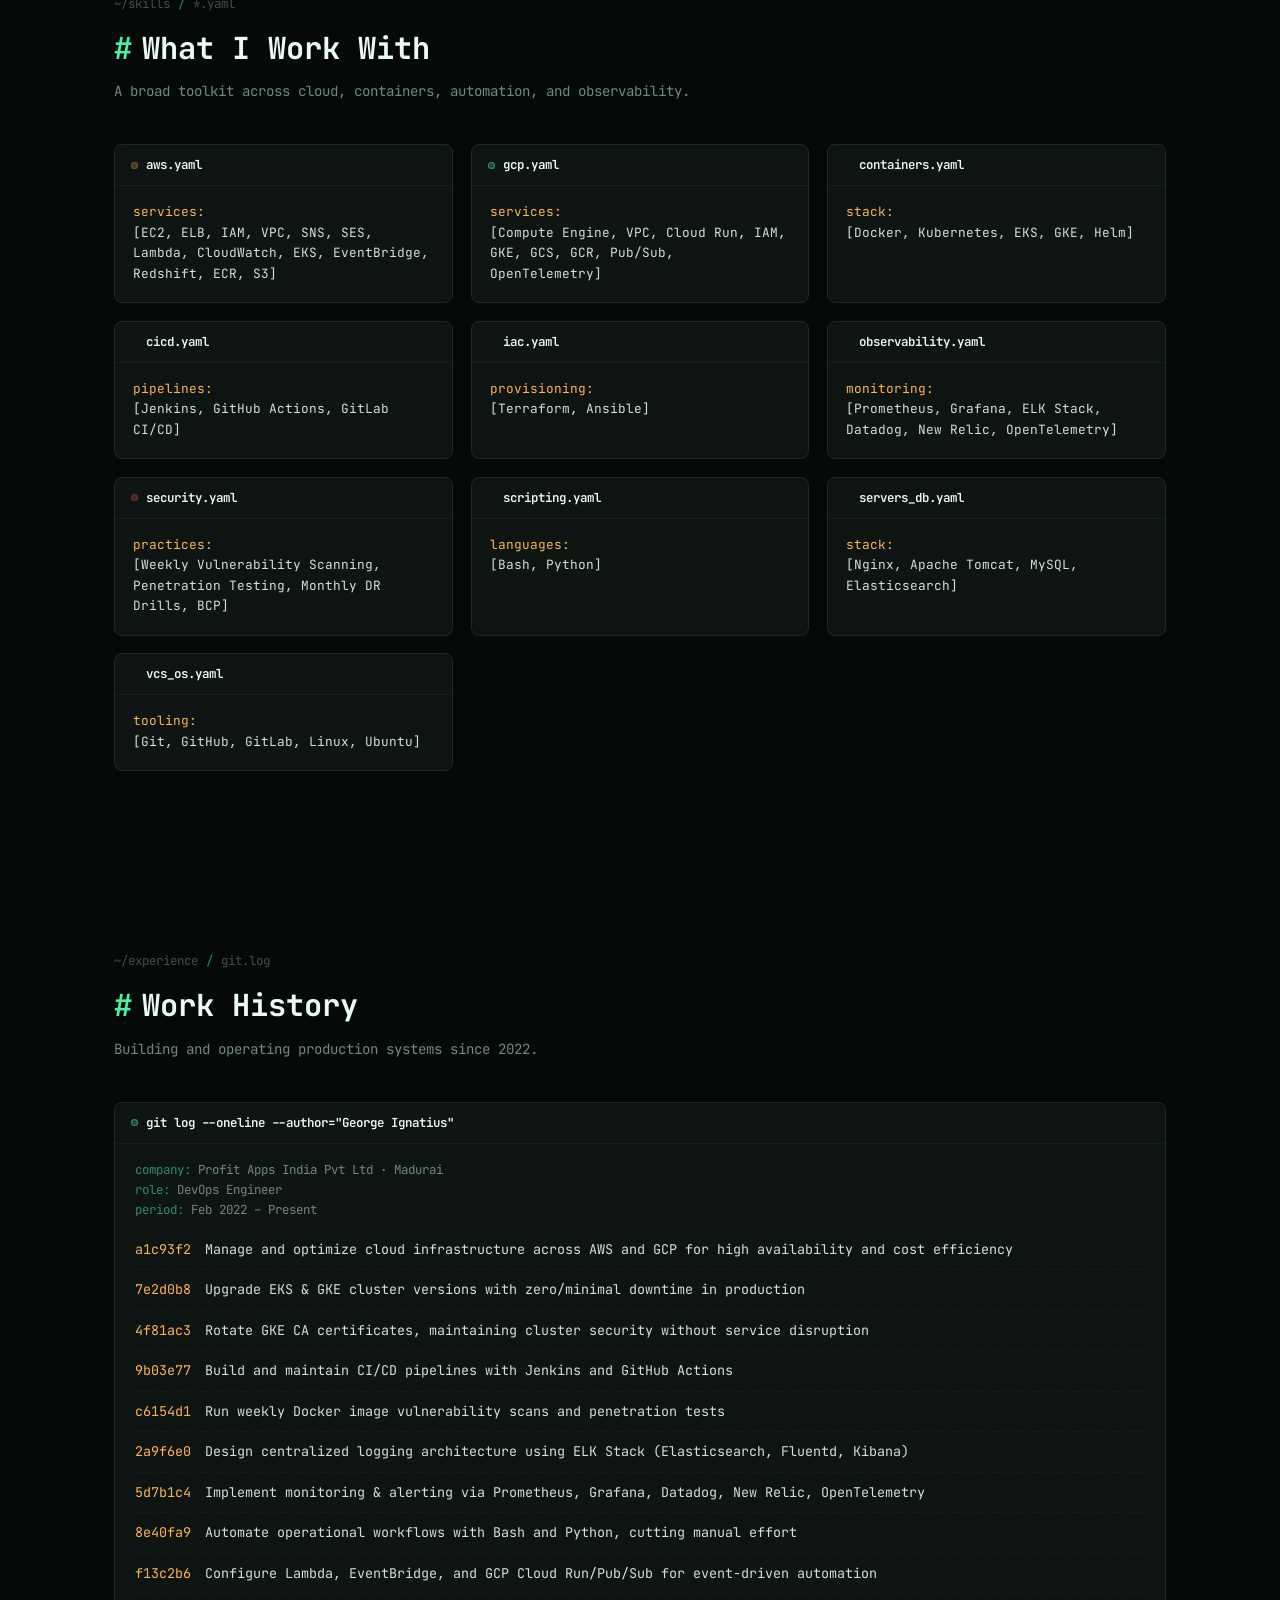
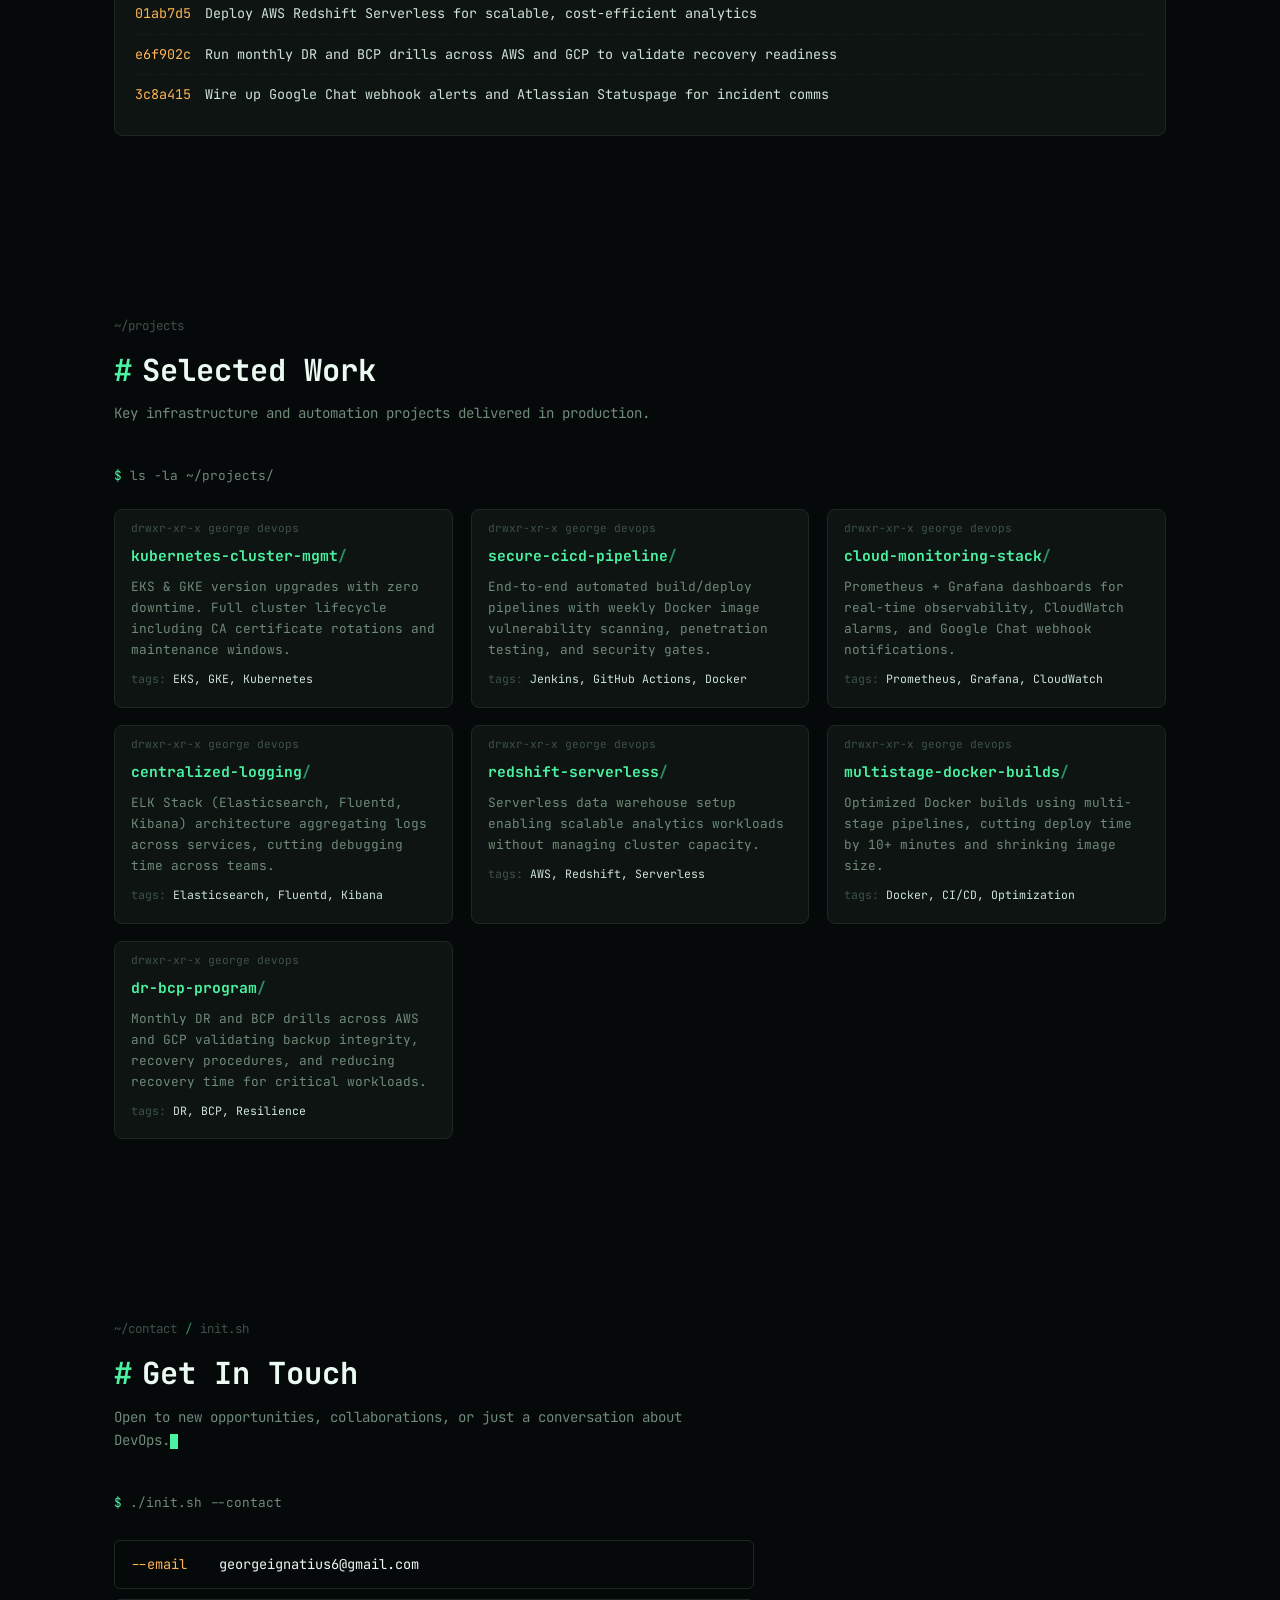
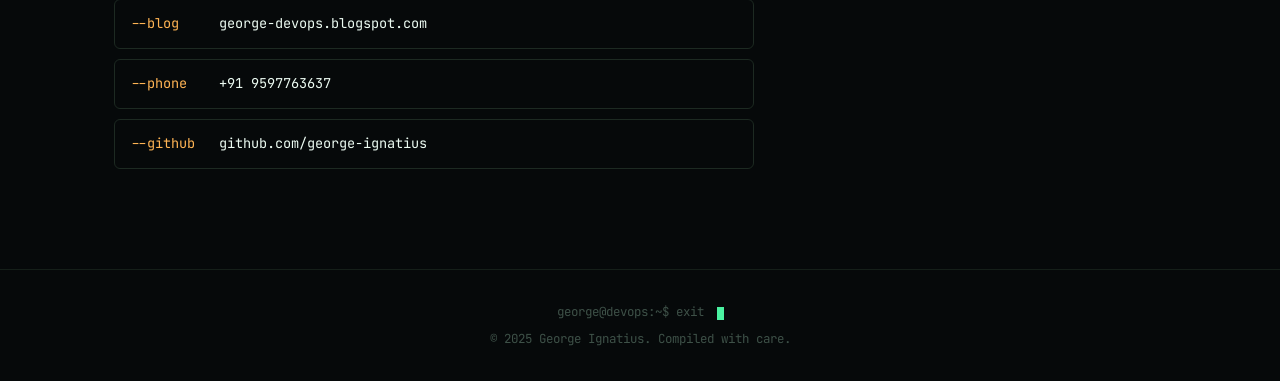
==== commit 7c15ecb6: "Update index.html" ====
--- a/portfolio/index.html
+++ b/portfolio/index.html
@@ -1,412 +1,332 @@
 <!DOCTYPE html>
 <html lang="en">
 <head>
-  <meta charset="UTF-8" />
-  <meta name="viewport" content="width=device-width, initial-scale=1.0"/>
-  <title>George Ignatius – DevOps Engineer</title>
-  <link rel="preconnect" href="https://fonts.googleapis.com">
-  <link href="https://fonts.googleapis.com/css2?family=Oxanium:wght@400;600;700;800&family=Outfit:wght@300;400;500;600&display=swap" rel="stylesheet">
-  <style>
-    *, *::before, *::after { box-sizing: border-box; margin: 0; padding: 0; }
-
-    :root {
-      --navy:   #0B1F3A;
-      --blue:   #1D4ED8;
-      --sky:    #38BDF8;
-      --soft:   #EFF6FF;
-      --white:  #FFFFFF;
-      --body:   #1E293B;
-      --muted:  #64748B;
-      --border: #E2E8F0;
-      --card:   #F8FAFC;
-    }
-
-    html { scroll-behavior: smooth; }
-
-    body {
-      font-family: 'Outfit', sans-serif;
-      color: var(--body);
-      background: var(--white);
-      overflow-x: hidden;
-    }
-
-    /* ── NAV ─────────────────────────────────────────────────────────── */
-    nav {
-      position: fixed; top: 0; left: 0; right: 0; z-index: 100;
-      display: flex; align-items: center; justify-content: space-between;
-      padding: 0 5%;
-      height: 64px;
-      background: rgba(11,31,58,0.96);
-      backdrop-filter: blur(12px);
-      border-bottom: 1px solid rgba(56,189,248,0.15);
-    }
-    .nav-logo {
-      font-family: 'Oxanium', sans-serif;
-      font-weight: 800; font-size: 1.15rem;
-      color: var(--white); letter-spacing: 0.04em;
-    }
-    .nav-logo span { color: var(--sky); }
-    .nav-links { display: flex; gap: 2rem; list-style: none; }
-    .nav-links a {
-      color: #94A3B8; text-decoration: none;
-      font-size: 0.875rem; font-weight: 500;
-      transition: color 0.2s;
-    }
-    .nav-links a:hover { color: var(--sky); }
-
-    /* ── HERO ────────────────────────────────────────────────────────── */
-    #hero {
-      min-height: 100vh;
-      background: var(--navy);
-      display: flex; align-items: center;
-      padding: 100px 5% 80px;
-      position: relative;
-      overflow: hidden;
-    }
-    #hero::before {
-      content: '';
-      position: absolute; inset: 0;
-      background:
-        radial-gradient(ellipse 60% 50% at 80% 50%, rgba(29,78,216,0.18) 0%, transparent 70%),
-        radial-gradient(ellipse 40% 60% at 10% 80%, rgba(56,189,248,0.08) 0%, transparent 60%);
-      pointer-events: none;
-    }
-    /* Grid pattern */
-    #hero::after {
-      content: '';
-      position: absolute; inset: 0;
-      background-image:
-        linear-gradient(rgba(56,189,248,0.04) 1px, transparent 1px),
-        linear-gradient(90deg, rgba(56,189,248,0.04) 1px, transparent 1px);
-      background-size: 48px 48px;
-      pointer-events: none;
-    }
-    .hero-inner { position: relative; z-index: 1; max-width: 800px; }
-    .hero-tag {
-      display: inline-flex; align-items: center; gap: 8px;
-      background: rgba(56,189,248,0.1);
-      border: 1px solid rgba(56,189,248,0.25);
-      color: var(--sky); font-size: 0.8rem; font-weight: 500;
-      padding: 6px 14px; border-radius: 100px;
-      margin-bottom: 1.5rem;
-      animation: fadeDown 0.6s ease both;
-    }
-    .hero-tag::before { content: ''; width: 6px; height: 6px; border-radius: 50%; background: var(--sky); }
-    .hero-hi {
-      font-family: 'Oxanium', sans-serif;
-      font-size: clamp(1rem, 2vw, 1.25rem);
-      color: #94A3B8; font-weight: 400;
-      margin-bottom: 0.5rem;
-      animation: fadeDown 0.6s 0.1s ease both;
-    }
-    .hero-name {
-      font-family: 'Oxanium', sans-serif;
-      font-size: clamp(3rem, 8vw, 5.5rem);
-      font-weight: 800; line-height: 1.05;
-      color: var(--white);
-      margin-bottom: 0.75rem;
-      animation: fadeDown 0.7s 0.15s ease both;
-    }
-    .hero-name span { color: var(--sky); }
-    .hero-role {
-      font-size: clamp(1.1rem, 2.5vw, 1.4rem);
-      color: #94A3B8; font-weight: 300;
-      margin-bottom: 1.75rem;
-      animation: fadeDown 0.7s 0.2s ease both;
-    }
-    .hero-summary {
-      max-width: 560px;
-      color: #CBD5E1; font-size: 1rem; line-height: 1.75;
-      margin-bottom: 2.5rem;
-      animation: fadeDown 0.7s 0.25s ease both;
-    }
-    .hero-btns {
-      display: flex; gap: 1rem; flex-wrap: wrap;
-      animation: fadeDown 0.7s 0.35s ease both;
-    }
-    .btn-primary {
-      display: inline-flex; align-items: center; gap: 8px;
-      background: var(--blue); color: var(--white);
-      padding: 13px 28px; border-radius: 8px;
-      font-size: 0.9rem; font-weight: 600;
-      text-decoration: none;
-      transition: background 0.2s, transform 0.15s;
-    }
-    .btn-primary:hover { background: #1E40AF; transform: translateY(-2px); }
-    .btn-outline {
-      display: inline-flex; align-items: center; gap: 8px;
-      border: 1.5px solid rgba(56,189,248,0.4); color: var(--sky);
-      padding: 13px 28px; border-radius: 8px;
-      font-size: 0.9rem; font-weight: 500;
-      text-decoration: none;
-      transition: border-color 0.2s, background 0.2s, transform 0.15s;
-    }
-    .btn-outline:hover { border-color: var(--sky); background: rgba(56,189,248,0.08); transform: translateY(-2px); }
-
-    /* hero stats */
-    .hero-stats {
-      display: flex; gap: 2.5rem; flex-wrap: wrap;
-      margin-top: 3.5rem; padding-top: 2rem;
-      border-top: 1px solid rgba(255,255,255,0.08);
-      animation: fadeDown 0.7s 0.45s ease both;
-    }
-    .stat-item { text-align: left; }
-    .stat-num {
-      font-family: 'Oxanium', sans-serif;
-      font-size: 1.75rem; font-weight: 800; color: var(--white);
-    }
-    .stat-num span { color: var(--sky); }
-    .stat-lbl { font-size: 0.8rem; color: #64748B; margin-top: 2px; }
-
-    /* ── SECTIONS ────────────────────────────────────────────────────── */
-    section { padding: 90px 5%; }
-    .section-label {
-      display: inline-flex; align-items: center; gap: 10px;
-      font-size: 0.75rem; font-weight: 700; letter-spacing: 0.12em;
-      color: var(--blue); text-transform: uppercase;
-      margin-bottom: 0.75rem;
-    }
-    .section-label::before {
-      content: ''; display: block;
-      width: 24px; height: 2px; background: var(--blue);
-    }
-    .section-title {
-      font-family: 'Oxanium', sans-serif;
-      font-size: clamp(1.75rem, 4vw, 2.5rem);
-      font-weight: 800; color: var(--navy); line-height: 1.15;
-      margin-bottom: 0.5rem;
-    }
-    .section-sub { color: var(--muted); font-size: 1rem; margin-bottom: 3rem; }
-
-    /* ── ABOUT ───────────────────────────────────────────────────────── */
-    #about { background: var(--soft); }
-    .about-grid {
-      display: grid;
-      grid-template-columns: 1fr 1fr;
-      gap: 3rem; align-items: center;
-    }
-    .about-text p { color: var(--body); line-height: 1.8; margin-bottom: 1rem; font-size: 0.975rem; }
-    .about-chips { display: flex; flex-wrap: wrap; gap: 0.6rem; margin-top: 1.5rem; }
-    .chip {
-      background: var(--white); border: 1px solid var(--border);
-      color: var(--blue); font-size: 0.8rem; font-weight: 500;
-      padding: 5px 14px; border-radius: 100px;
-    }
-    .about-card {
-      background: var(--navy); border-radius: 16px;
-      padding: 2.5rem; color: var(--white);
-    }
-    .about-card-title {
-      font-family: 'Oxanium', sans-serif;
-      font-size: 1.1rem; font-weight: 700; color: var(--sky);
-      margin-bottom: 1.5rem;
-    }
-    .info-row { display: flex; flex-direction: column; gap: 1rem; }
-    .info-item { display: flex; flex-direction: column; gap: 2px; }
-    .info-lbl { font-size: 0.72rem; color: #64748B; text-transform: uppercase; letter-spacing: 0.08em; }
-    .info-val { font-size: 0.9rem; color: #E2E8F0; }
-
-    /* ── SKILLS ──────────────────────────────────────────────────────── */
-    #skills { background: var(--white); }
-    .skills-grid {
-      display: grid;
-      grid-template-columns: repeat(auto-fill, minmax(280px, 1fr));
-      gap: 1.25rem;
-    }
-    .skill-card {
-      background: var(--card); border: 1px solid var(--border);
-      border-radius: 12px; padding: 1.5rem;
-      transition: border-color 0.2s, box-shadow 0.2s, transform 0.2s;
-    }
-    .skill-card:hover {
-      border-color: var(--blue);
-      box-shadow: 0 4px 20px rgba(29,78,216,0.08);
-      transform: translateY(-3px);
-    }
-    .skill-icon { font-size: 1.5rem; margin-bottom: 0.75rem; }
-    .skill-name {
-      font-family: 'Oxanium', sans-serif;
-      font-size: 0.95rem; font-weight: 700; color: var(--navy);
-      margin-bottom: 0.4rem;
-    }
-    .skill-tags { display: flex; flex-wrap: wrap; gap: 0.4rem; margin-top: 0.75rem; }
-    .skill-tag {
-      background: var(--soft); color: var(--blue);
-      font-size: 0.72rem; font-weight: 500;
-      padding: 3px 10px; border-radius: 100px;
-    }
-
-    /* ── EXPERIENCE ──────────────────────────────────────────────────── */
-    #experience { background: var(--soft); }
-    .exp-card {
-      background: var(--white); border: 1px solid var(--border);
-      border-radius: 16px; padding: 2rem 2.25rem;
-      position: relative; overflow: hidden;
-    }
-    .exp-card::before {
-      content: ''; position: absolute; left: 0; top: 0; bottom: 0;
-      width: 4px; background: linear-gradient(180deg, var(--blue), var(--sky));
-      border-radius: 4px 0 0 4px;
-    }
-    .exp-header { display: flex; justify-content: space-between; align-items: flex-start; flex-wrap: wrap; gap: 1rem; margin-bottom: 1.5rem; }
-    .exp-title {
-      font-family: 'Oxanium', sans-serif;
-      font-size: 1.2rem; font-weight: 700; color: var(--navy);
-    }
-    .exp-company { color: var(--blue); font-size: 0.9rem; font-weight: 500; margin-top: 4px; }
-    .exp-badge {
-      background: var(--navy); color: var(--sky);
-      font-size: 0.78rem; font-weight: 600;
-      padding: 6px 14px; border-radius: 100px; white-space: nowrap;
-    }
-    .exp-list { list-style: none; display: flex; flex-direction: column; gap: 0.6rem; }
-    .exp-list li {
-      display: flex; gap: 0.75rem; align-items: flex-start;
-      font-size: 0.9rem; color: var(--body); line-height: 1.6;
-    }
-    .exp-list li::before {
-      content: '▹'; color: var(--sky); font-size: 0.85rem;
-      flex-shrink: 0; margin-top: 2px;
-    }
-
-    /* ── PROJECTS ────────────────────────────────────────────────────── */
-    #projects { background: var(--white); }
-    .projects-grid {
-      display: grid;
-      grid-template-columns: repeat(auto-fill, minmax(300px, 1fr));
-      gap: 1.5rem;
-    }
-    .proj-card {
-      background: var(--card); border: 1px solid var(--border);
-      border-radius: 14px; padding: 1.75rem;
-      display: flex; flex-direction: column; gap: 0.75rem;
-      transition: border-color 0.2s, box-shadow 0.2s, transform 0.2s;
-    }
-    .proj-card:hover {
-      border-color: var(--blue);
-      box-shadow: 0 8px 28px rgba(29,78,216,0.1);
-      transform: translateY(-4px);
-    }
-    .proj-num {
-      font-family: 'Oxanium', sans-serif;
-      font-size: 0.75rem; font-weight: 700; color: var(--sky);
-      letter-spacing: 0.1em;
-    }
-    .proj-title {
-      font-family: 'Oxanium', sans-serif;
-      font-size: 1.05rem; font-weight: 700; color: var(--navy);
-    }
-    .proj-desc { font-size: 0.875rem; color: var(--muted); line-height: 1.65; }
-    .proj-tags { display: flex; flex-wrap: wrap; gap: 0.4rem; margin-top: 0.5rem; }
-    .proj-tag {
-      background: var(--soft); color: var(--blue);
-      font-size: 0.7rem; font-weight: 600;
-      padding: 3px 10px; border-radius: 100px;
-    }
-
-    /* ── CONTACT ─────────────────────────────────────────────────────── */
-    #contact {
-      background: var(--navy);
-      text-align: center;
-    }
-    #contact .section-label { color: var(--sky); }
-    #contact .section-label::before { background: var(--sky); }
-    #contact .section-title { color: var(--white); }
-    #contact .section-sub { color: #94A3B8; }
-    .contact-grid {
-      display: flex; justify-content: center; flex-wrap: wrap; gap: 1.25rem;
-      margin-bottom: 3rem;
-    }
-    .contact-card {
-      background: rgba(255,255,255,0.05); border: 1px solid rgba(255,255,255,0.1);
-      border-radius: 12px; padding: 1.5rem 2rem;
-      display: flex; flex-direction: column; align-items: center; gap: 0.5rem;
-      min-width: 200px; text-decoration: none;
-      transition: background 0.2s, border-color 0.2s, transform 0.2s;
-    }
-    .contact-card:hover {
-      background: rgba(56,189,248,0.08);
-      border-color: rgba(56,189,248,0.35);
-      transform: translateY(-3px);
-    }
-    .contact-icon { font-size: 1.5rem; }
-    .contact-lbl { font-size: 0.72rem; color: #64748B; text-transform: uppercase; letter-spacing: 0.08em; }
-    .contact-val { font-size: 0.9rem; color: var(--white); font-weight: 500; }
-
-    /* ── FOOTER ──────────────────────────────────────────────────────── */
-    footer {
-      background: #060E1C;
-      text-align: center; padding: 1.5rem;
-      color: #334155; font-size: 0.8rem;
-    }
-    footer span { color: #475569; }
-
-    /* ── SCROLL ANIMATIONS ───────────────────────────────────────────── */
-    .reveal { opacity: 0; transform: translateY(30px); transition: opacity 0.65s ease, transform 0.65s ease; }
-    .reveal.visible { opacity: 1; transform: translateY(0); }
-
-    @keyframes fadeDown {
-      from { opacity: 0; transform: translateY(-18px); }
-      to   { opacity: 1; transform: translateY(0); }
-    }
-
-    /* ── RESPONSIVE ──────────────────────────────────────────────────── */
-    @media (max-width: 768px) {
-      .about-grid { grid-template-columns: 1fr; }
-      nav { padding: 0 4%; }
-      .nav-links { gap: 1.2rem; }
-      .hero-stats { gap: 1.5rem; }
-    }
-    @media (max-width: 480px) {
-      .nav-links { display: none; }
-      section { padding: 70px 5%; }
-    }
-  </style>
+<meta charset="UTF-8" />
+<meta name="viewport" content="width=device-width, initial-scale=1.0"/>
+<title>George Ignatius – DevOps Engineer</title>
+<link rel="preconnect" href="https://fonts.googleapis.com">
+<link href="https://fonts.googleapis.com/css2?family=JetBrains+Mono:ital,wght@0,400;0,500;0,600;0,700;0,800;1,400&display=swap" rel="stylesheet">
+<style>
+  *, *::before, *::after { box-sizing: border-box; margin: 0; padding: 0; }
+
+  :root {
+    --bg:        #06090A;
+    --bg-soft:   #0A0F0C;
+    --panel:     #0D1411;
+    --panel-2:   #0F1713;
+    --border:    #1D2A22;
+    --border-lo: #151F19;
+    --green:     #4AF2A1;
+    --green-dim: #2C8F63;
+    --green-glow: rgba(74,242,161,0.30);
+    --amber:     #FFB454;
+    --red:       #FF6B6B;
+    --text:      #CFE3D7;
+    --text-hi:   #ECFBF2;
+    --muted:     #6F8A79;
+    --faint:     #3E5148;
+  }
+
+  html { scroll-behavior: smooth; }
+
+  body {
+    font-family: 'JetBrains Mono', ui-monospace, 'SFMono-Regular', Menlo, monospace;
+    background: var(--bg);
+    color: var(--text);
+    overflow-x: hidden;
+    font-size: 15px;
+    line-height: 1.6;
+  }
+
+  ::selection { background: var(--green); color: #06090A; }
+
+  a { color: inherit; }
+
+  /* ── faint global grid texture ─────────────────────────────────── */
+  body::before {
+    content: '';
+    position: fixed; inset: 0; z-index: 0; pointer-events: none;
+    background-image:
+      linear-gradient(rgba(74,242,161,0.025) 1px, transparent 1px),
+      linear-gradient(90deg, rgba(74,242,161,0.025) 1px, transparent 1px);
+    background-size: 42px 42px;
+  }
+
+  /* ── NAV ────────────────────────────────────────────────────────── */
+  nav {
+    position: fixed; top: 0; left: 0; right: 0; z-index: 100;
+    display: flex; align-items: center; justify-content: space-between;
+    padding: 0 5%;
+    height: 56px;
+    background: rgba(6,9,10,0.88);
+    backdrop-filter: blur(10px);
+    border-bottom: 1px solid var(--border);
+  }
+  .nav-logo {
+    font-weight: 700; font-size: 0.9rem; color: var(--text-hi);
+    display: flex; align-items: center; gap: 2px;
+  }
+  .nav-logo .at { color: var(--muted); }
+  .nav-logo .host { color: var(--green); }
+  .nav-logo .caret {
+    display: inline-block; width: 8px; height: 1em; background: var(--green);
+    margin-left: 6px; animation: blink 1.1s steps(1) infinite;
+  }
+  .nav-links { display: flex; gap: 1.6rem; list-style: none; font-size: 0.82rem; }
+  .nav-links a {
+    color: var(--muted); text-decoration: none; transition: color 0.2s;
+    position: relative;
+  }
+  .nav-links a::before { content: '~/'; color: var(--faint); }
+  .nav-links a:hover, .nav-links a.active { color: var(--green); }
+
+  @keyframes blink { 0%, 49% { opacity: 1; } 50%, 100% { opacity: 0; } }
+  @media (prefers-reduced-motion: reduce) {
+    .nav-logo .caret { animation: none; opacity: 1; }
+  }
+
+  /* ── HERO ───────────────────────────────────────────────────────── */
+  #hero {
+    min-height: 100vh;
+    display: flex; align-items: center; justify-content: center;
+    padding: 110px 5% 70px;
+    position: relative;
+  }
+  .hero-wrap { max-width: 760px; width: 100%; position: relative; z-index: 1; }
+
+  .term-window {
+    background: var(--panel);
+    border: 1px solid var(--border);
+    border-radius: 10px;
+    box-shadow: 0 0 0 1px rgba(0,0,0,0.4), 0 30px 80px -20px var(--green-glow);
+    overflow: hidden;
+  }
+  .term-bar {
+    display: flex; align-items: center; gap: 8px;
+    padding: 10px 14px;
+    background: var(--panel-2);
+    border-bottom: 1px solid var(--border);
+  }
+  .dot { width: 10px; height: 10px; border-radius: 50%; }
+  .dot.red { background: #4A2222; box-shadow: inset 0 0 0 1px #6B3333; }
+  .dot.amber { background: #4A3A1E; box-shadow: inset 0 0 0 1px #6B5533; }
+  .dot.green { background: #1E4A32; box-shadow: inset 0 0 0 1px #2C8F63; }
+  .term-title { margin-left: 8px; font-size: 0.72rem; color: var(--muted); }
+
+  .term-body {
+    padding: 28px 30px 32px;
+    position: relative;
+  }
+  .term-body::after {
+    content: '';
+    position: absolute; inset: 0; pointer-events: none;
+    background: repeating-linear-gradient(
+      to bottom, rgba(74,242,161,0.025) 0px, rgba(74,242,161,0.025) 1px,
+      transparent 1px, transparent 3px
+    );
+    mix-blend-mode: overlay;
+  }
+  .prompt-line { display: flex; gap: 8px; flex-wrap: wrap; font-size: 0.85rem; color: var(--green-dim); margin-bottom: 4px; }
+  .prompt-line .p { color: var(--green); }
+  .out-line { color: var(--text); margin: 0 0 18px 0; }
+
+  .hero-name {
+    font-size: clamp(1.9rem, 6vw, 3.2rem);
+    font-weight: 800; color: var(--text-hi);
+    letter-spacing: -0.01em; line-height: 1.15;
+    margin: 2px 0 6px;
+  }
+  .hero-name .accent { color: var(--green); }
+  .hero-role { color: var(--amber); font-size: 0.95rem; margin-bottom: 18px; }
+  .hero-summary { color: var(--text); font-size: 0.92rem; line-height: 1.75; max-width: 540px; margin-bottom: 22px; }
+
+  .cursor {
+    display: inline-block; width: 8px; height: 1.05em; background: var(--green);
+    vertical-align: text-bottom; animation: blink 1.1s steps(1) infinite;
+  }
+
+  .hero-btns { display: flex; gap: 0.9rem; flex-wrap: wrap; margin-bottom: 26px; }
+  .btn {
+    display: inline-flex; align-items: center; gap: 8px;
+    padding: 10px 18px; border-radius: 6px;
+    font-size: 0.82rem; font-weight: 600; text-decoration: none;
+    border: 1px solid var(--border);
+    transition: border-color 0.2s, background 0.2s, transform 0.15s, color 0.2s;
+    font-family: inherit;
+  }
+  .btn-primary { background: var(--green); color: #06120C; border-color: var(--green); }
+  .btn-primary:hover { transform: translateY(-2px); box-shadow: 0 8px 24px -8px var(--green-glow); }
+  .btn-outline { color: var(--green); background: transparent; }
+  .btn-outline:hover { border-color: var(--green); background: rgba(74,242,161,0.06); transform: translateY(-2px); }
+
+  .stat-row { display: flex; flex-wrap: wrap; gap: 0 2.4rem; border-top: 1px dashed var(--border); padding-top: 16px; font-size: 0.8rem; }
+  .stat-row div { color: var(--muted); margin-bottom: 4px; }
+  .stat-row span { color: var(--green); font-weight: 700; }
+
+  /* ── SECTIONS ───────────────────────────────────────────────────── */
+  section { padding: 90px 5%; position: relative; z-index: 1; max-width: 1180px; margin: 0 auto; }
+  .sec-path {
+    font-size: 0.78rem; color: var(--faint); margin-bottom: 10px;
+    display: flex; align-items: center; gap: 8px;
+  }
+  .sec-path .slash { color: var(--green-dim); }
+  .sec-title {
+    font-size: clamp(1.4rem, 3vw, 1.9rem); font-weight: 700; color: var(--text-hi);
+    margin-bottom: 8px;
+  }
+  .sec-title .hash { color: var(--green); margin-right: 10px; }
+  .sec-sub { color: var(--muted); font-size: 0.88rem; margin-bottom: 2.6rem; max-width: 620px; }
+
+  /* ── ABOUT ──────────────────────────────────────────────────────── */
+  #about .file-card { padding: 0; }
+  .about-grid { display: grid; grid-template-columns: 1.15fr 0.85fr; gap: 1.6rem; align-items: stretch; }
+  .about-text p { color: var(--text); line-height: 1.85; margin-bottom: 1rem; font-size: 0.9rem; }
+  .about-text .comment { color: var(--muted); font-size: 0.82rem; margin-bottom: 0.8rem; }
+  .yaml-block {
+    background: var(--panel); border: 1px solid var(--border); border-radius: 8px;
+    padding: 22px 24px; font-size: 0.82rem;
+  }
+  .yaml-fence { color: var(--faint); margin-bottom: 10px; }
+  .yaml-row { margin-bottom: 9px; display: flex; gap: 8px; flex-wrap: wrap; }
+  .yaml-k { color: var(--amber); }
+  .yaml-v { color: var(--text); }
+  .yaml-v .str { color: var(--green); }
+
+  /* ── FILE CARD (generic panel used by skills etc) ──────────────── */
+  .file-card {
+    background: var(--panel); border: 1px solid var(--border); border-radius: 8px;
+    transition: border-color 0.2s, box-shadow 0.2s, transform 0.2s;
+  }
+  .file-card:hover { border-color: var(--green-dim); box-shadow: 0 10px 30px -12px var(--green-glow); transform: translateY(-2px); }
+  .file-head {
+    display: flex; align-items: center; gap: 8px;
+    padding: 10px 16px; border-bottom: 1px solid var(--border-lo);
+    font-size: 0.78rem; color: var(--muted);
+  }
+  .file-head .dot { width: 7px; height: 7px; }
+  .file-head .fname { color: var(--text-hi); font-weight: 600; }
+
+  /* ── SKILLS ─────────────────────────────────────────────────────── */
+  .skills-grid { display: grid; grid-template-columns: repeat(auto-fill, minmax(300px, 1fr)); gap: 1.1rem; }
+  .file-body-yaml { padding: 16px 18px 18px; font-size: 0.8rem; }
+  .file-body-yaml .yk { color: var(--amber); }
+  .file-body-yaml .yv { color: var(--text); word-break: break-word; }
+
+  /* ── EXPERIENCE (git log) ──────────────────────────────────────── */
+  #experience .file-card { overflow: hidden; }
+  .log-meta { padding: 16px 20px 4px; font-size: 0.78rem; color: var(--muted); }
+  .log-meta .k { color: var(--green-dim); }
+  .commit-list { padding: 6px 20px 20px; }
+  .commit {
+    display: flex; gap: 14px; align-items: baseline;
+    padding: 9px 0; border-bottom: 1px dashed var(--border-lo);
+    font-size: 0.84rem;
+  }
+  .commit:last-child { border-bottom: none; }
+  .commit-hash { color: var(--amber); flex-shrink: 0; }
+  .commit-msg { color: var(--text); }
+
+  /* ── PROJECTS ───────────────────────────────────────────────────── */
+  .ls-header { font-size: 0.8rem; color: var(--muted); margin-bottom: 1.4rem; }
+  .ls-header .p { color: var(--green); }
+  .projects-grid { display: grid; grid-template-columns: repeat(auto-fill, minmax(300px, 1fr)); gap: 1.1rem; }
+  .proj-perm { font-size: 0.7rem; color: var(--faint); padding: 10px 16px 0; }
+  .proj-body { padding: 6px 16px 18px; }
+  .proj-name { color: var(--green); font-weight: 700; font-size: 0.92rem; margin-bottom: 8px; }
+  .proj-name::after { content: '/'; color: var(--green-dim); }
+  .proj-desc { color: var(--muted); font-size: 0.8rem; line-height: 1.65; margin-bottom: 10px; }
+  .proj-tags { font-size: 0.72rem; color: var(--faint); }
+  .proj-tags span { color: var(--text); }
+
+  /* ── CONTACT ────────────────────────────────────────────────────── */
+  #contact { text-align: left; }
+  .contact-term { max-width: 640px; }
+  .contact-list { padding: 4px 0 0; }
+  .contact-row {
+    display: flex; align-items: center; gap: 12px;
+    padding: 13px 16px; border: 1px solid var(--border); border-radius: 6px;
+    margin-bottom: 10px; text-decoration: none;
+    transition: border-color 0.2s, background 0.2s, transform 0.15s;
+    font-size: 0.85rem;
+  }
+  .contact-row:hover { border-color: var(--green-dim); background: rgba(74,242,161,0.04); transform: translateX(4px); }
+  .contact-flag { color: var(--amber); min-width: 76px; }
+  .contact-val { color: var(--text-hi); }
+
+  /* ── FOOTER ─────────────────────────────────────────────────────── */
+  footer {
+    text-align: center; padding: 2rem 5%;
+    color: var(--faint); font-size: 0.78rem;
+    border-top: 1px solid var(--border-lo);
+  }
+  footer .caret2 {
+    display: inline-block; width: 7px; height: 1em; background: var(--green);
+    vertical-align: text-bottom; margin-left: 6px; animation: blink 1.1s steps(1) infinite;
+  }
+
+  /* ── SCROLL REVEAL ──────────────────────────────────────────────── */
+  .reveal { opacity: 0; transform: translateY(24px); transition: opacity 0.6s ease, transform 0.6s ease; }
+  .reveal.visible { opacity: 1; transform: translateY(0); }
+  @media (prefers-reduced-motion: reduce) {
+    .reveal { opacity: 1; transform: none; transition: none; }
+    footer .caret2 { animation: none; }
+    .cursor { animation: none; }
+  }
+
+  /* ── RESPONSIVE ─────────────────────────────────────────────────── */
+  @media (max-width: 860px) {
+    .about-grid { grid-template-columns: 1fr; }
+  }
+  @media (max-width: 640px) {
+    nav { padding: 0 4%; }
+    .nav-links { display: none; }
+    section { padding: 64px 5%; }
+    .term-body { padding: 22px 18px 26px; }
+  }
+</style>
 </head>
 <body>
 
-<!-- NAV -->
 <nav>
-  <div class="nav-logo">George<span>.</span></div>
+  <div class="nav-logo">george<span class="at">@</span><span class="host">devops</span><span class="caret"></span></div>
   <ul class="nav-links">
-    <li><a href="#about">About</a></li>
-    <li><a href="#skills">Skills</a></li>
-    <li><a href="#experience">Experience</a></li>
-    <li><a href="#projects">Projects</a></li>
-    <li><a href="#contact">Contact</a></li>
+    <li><a href="#about">about</a></li>
+    <li><a href="#skills">skills</a></li>
+    <li><a href="#experience">experience</a></li>
+    <li><a href="#projects">projects</a></li>
+    <li><a href="#contact">contact</a></li>
   </ul>
 </nav>
 
 <!-- HERO -->
 <section id="hero">
-  <div class="hero-inner">
-    <div class="hero-tag">Available for opportunities</div>
-    <p class="hero-hi">Hi, I'm</p>
-    <h1 class="hero-name">George <span>Ignatius</span></h1>
-    <p class="hero-role">DevOps Engineer · Cloud Engineer · SRE</p>
-    <p class="hero-summary">
-      4+ years building and scaling cloud infrastructure on AWS &amp; GCP. I automate deployments, manage production Kubernetes clusters, and keep systems reliable, secure, and observable.
-    </p>
-    <div class="hero-btns">
-      <a href="Resume.pdf" class="btn-primary">⬇ Download Resume</a>
-      <a href="#contact" class="btn-outline">Get in Touch →</a>
-    </div>
-    <div class="hero-stats">
-      <div class="stat-item">
-        <div class="stat-num">4<span>+</span></div>
-        <div class="stat-lbl">Years Experience</div>
-      </div>
-      <div class="stat-item">
-        <div class="stat-num">2</div>
-        <div class="stat-lbl">Cloud Platforms</div>
-      </div>
-      <div class="stat-item">
-        <div class="stat-num">0</div>
-        <div class="stat-lbl">Downtime Upgrades</div>
-      </div>
-      <div class="stat-item">
-        <div class="stat-num">10<span>+</span></div>
-        <div class="stat-lbl">Min Saved Per Deploy</div>
+  <div class="hero-wrap">
+    <div class="term-window">
+      <div class="term-bar">
+        <span class="dot red"></span><span class="dot amber"></span><span class="dot green"></span>
+        <span class="term-title">george@devops: ~</span>
+      </div>
+      <div class="term-body">
+        <div class="prompt-line"><span class="p">$</span> whoami</div>
+        <h1 class="hero-name">George <span class="accent">Ignatius</span></h1>
+        <p class="hero-role">// DevOps Engineer · Cloud Engineer · SRE</p>
+
+        <div class="prompt-line"><span class="p">$</span> cat status.txt</div>
+        <p class="hero-summary">
+          4+ years building and scaling cloud infrastructure on AWS &amp; GCP. I automate deployments, run production Kubernetes clusters, and keep systems reliable, secure, and observable.<span class="cursor"></span>
+        </p>
+
+        <div class="hero-btns">
+          <a href="Resume.pdf" class="btn btn-primary">↓ download_resume.pdf</a>
+          <a href="#contact" class="btn btn-outline">./get_in_touch.sh</a>
+        </div>
+
+        <div class="stat-row">
+          <div><span>4+</span> yrs experience</div>
+          <div><span>2</span> cloud platforms</div>
+          <div><span>0</span> downtime upgrades</div>
+          <div><span>10+</span> min saved / deploy</div>
+        </div>
       </div>
     </div>
   </div>
@@ -415,58 +335,28 @@
 <!-- ABOUT -->
 <section id="about">
   <div class="reveal">
-    <div class="section-label">About Me</div>
-    <h2 class="section-title">Who I Am</h2>
+    <div class="sec-path"><span>~/about</span><span class="slash">/</span><span>README.md</span></div>
+    <h2 class="sec-title"><span class="hash">#</span>Who I Am</h2>
   </div>
   <div class="about-grid reveal">
     <div class="about-text">
+      <p class="comment"># a DevOps engineer who likes systems that don't page anyone at 3am</p>
       <p>
         I'm a DevOps Engineer based in Tuticorin, Tamil Nadu, with hands-on experience managing production infrastructure across AWS and Google Cloud. I specialize in Kubernetes cluster operations, CI/CD automation, and cloud-native monitoring.
       </p>
       <p>
         My focus is on making deployments faster, systems more observable, and infrastructure more secure — without adding unnecessary complexity. I enjoy scripting repeatable solutions in Bash and Python that reduce toil and free up teams to ship features.
       </p>
-      <div class="about-chips">
-        <span class="chip">AWS</span>
-        <span class="chip">GCP</span>
-        <span class="chip">Kubernetes</span>
-        <span class="chip">Docker</span>
-        <span class="chip">Terraform</span>
-        <span class="chip">Prometheus</span>
-        <span class="chip">Jenkins</span>
-        <span class="chip">Python</span>
-        <span class="chip">Pub/Sub</span>
-        <span class="chip">DR & BCP</span>
-      </div>
-    </div>
-    <div class="about-card">
-      <div class="about-card-title">Quick Info</div>
-      <div class="info-row">
-        <div class="info-item">
-          <span class="info-lbl">Location</span>
-          <span class="info-val">Tuticorin, Tamil Nadu, India</span>
-        </div>
-        <div class="info-item">
-          <span class="info-lbl">Current Role</span>
-          <span class="info-val">DevOps Engineer @ Profit Apps India</span>
-        </div>
-        <div class="info-item">
-          <span class="info-lbl">Experience</span>
-          <span class="info-val">Feb 2022 – Present (4+ years)</span>
-        </div>
-        <div class="info-item">
-          <span class="info-lbl">Education</span>
-          <span class="info-val">B.Sc. Computer Science — V.O. Chidambaram College</span>
-        </div>
-        <div class="info-item">
-          <span class="info-lbl">Languages</span>
-          <span class="info-val">Tamil (Native) · English (Fluent)</span>
-        </div>
-        <div class="info-item">
-          <span class="info-lbl">Blog</span>
-          <span class="info-val">george-devops.blogspot.com</span>
-        </div>
-      </div>
+    </div>
+    <div class="yaml-block">
+      <div class="yaml-fence">--- quick_info.yaml ---</div>
+      <div class="yaml-row"><span class="yaml-k">location:</span><span class="yaml-v">Tuticorin, Tamil Nadu, India</span></div>
+      <div class="yaml-row"><span class="yaml-k">role:</span><span class="yaml-v">DevOps Engineer @ Profit Apps India</span></div>
+      <div class="yaml-row"><span class="yaml-k">experience:</span><span class="yaml-v">Feb 2022 – Present (4+ yrs)</span></div>
+      <div class="yaml-row"><span class="yaml-k">education:</span><span class="yaml-v">B.Sc. Computer Science — V.O. Chidambaram College</span></div>
+      <div class="yaml-row"><span class="yaml-k">languages:</span><span class="yaml-v"><span class="str">[Tamil, English]</span></span></div>
+      <div class="yaml-row"><span class="yaml-k">blog:</span><span class="yaml-v">george-devops.blogspot.com</span></div>
+      <div class="yaml-row"><span class="yaml-k">status:</span><span class="yaml-v"><span class="str">"available_for_hire"</span></span></div>
     </div>
   </div>
 </section>
@@ -474,176 +364,191 @@
 <!-- SKILLS -->
 <section id="skills">
   <div class="reveal">
-    <div class="section-label">Technical Skills</div>
-    <h2 class="section-title">What I Work With</h2>
-    <p class="section-sub">A broad toolkit across cloud, containers, automation, and observability.</p>
+    <div class="sec-path"><span>~/skills</span><span class="slash">/</span><span>*.yaml</span></div>
+    <h2 class="sec-title"><span class="hash">#</span>What I Work With</h2>
+    <p class="sec-sub">A broad toolkit across cloud, containers, automation, and observability.</p>
   </div>
   <div class="skills-grid">
-    <div class="skill-card reveal">
-      <div class="skill-icon">☁️</div>
-      <div class="skill-name">AWS Services</div>
-      <div class="skill-tags">
-        <span class="skill-tag">EC2</span><span class="skill-tag">ELB</span><span class="skill-tag">IAM</span>
-        <span class="skill-tag">VPC</span><span class="skill-tag">SNS</span><span class="skill-tag">SES</span>
-        <span class="skill-tag">Lambda</span><span class="skill-tag">CloudWatch</span><span class="skill-tag">EKS</span>
-        <span class="skill-tag">EventBridge</span><span class="skill-tag">Redshift</span><span class="skill-tag">ECR</span>
-        <span class="skill-tag">S3</span>
-      </div>
-    </div>
-    <div class="skill-card reveal">
-      <div class="skill-icon">🌩️</div>
-      <div class="skill-name">GCP Services</div>
-      <div class="skill-tags">
-        <span class="skill-tag">Compute Engine</span><span class="skill-tag">VPC</span><span class="skill-tag">Cloud Run</span>
-        <span class="skill-tag">IAM</span><span class="skill-tag">GKE</span><span class="skill-tag">GCS</span>
-        <span class="skill-tag">GCR</span><span class="skill-tag">Pub/Sub</span><span class="skill-tag">OpenTelemetry</span>
-      </div>
-    </div>
-    <div class="skill-card reveal">
-      <div class="skill-icon">🐳</div>
-      <div class="skill-name">Containerization</div>
-      <div class="skill-tags">
-        <span class="skill-tag">Docker</span><span class="skill-tag">Kubernetes</span>
-        <span class="skill-tag">EKS</span><span class="skill-tag">GKE</span><span class="skill-tag">Helm</span>
-      </div>
-    </div>
-    <div class="skill-card reveal">
-      <div class="skill-icon">🔁</div>
-      <div class="skill-name">CI/CD</div>
-      <div class="skill-tags">
-        <span class="skill-tag">Jenkins</span><span class="skill-tag">GitHub Actions</span><span class="skill-tag">GitLab CI/CD</span>
-      </div>
-    </div>
-    <div class="skill-card reveal">
-      <div class="skill-icon">🏗️</div>
-      <div class="skill-name">Infrastructure as Code</div>
-      <div class="skill-tags">
-        <span class="skill-tag">Terraform</span><span class="skill-tag">Ansible</span>
-      </div>
-    </div>
-    <div class="skill-card reveal">
-      <div class="skill-icon">📊</div>
-      <div class="skill-name">Monitoring & Logging</div>
-      <div class="skill-tags">
-        <span class="skill-tag">Prometheus</span><span class="skill-tag">Grafana</span><span class="skill-tag">ELK Stack</span>
-        <span class="skill-tag">Datadog</span><span class="skill-tag">New Relic</span><span class="skill-tag">OpenTelemetry</span>
-      </div>
-    </div>
-    <div class="skill-card reveal">
-      <div class="skill-icon">🛡️</div>
-      <div class="skill-name">Security & Compliance</div>
-      <div class="skill-tags">
-        <span class="skill-tag">Weekly Vulnerability Scanning</span><span class="skill-tag">Penetration Testing</span>
-        <span class="skill-tag">Monthly DR Drills</span><span class="skill-tag">BCP</span>
-      </div>
-    </div>
-    <div class="skill-card reveal">
-      <div class="skill-icon">⚙️</div>
-      <div class="skill-name">Scripting & Automation</div>
-      <div class="skill-tags">
-        <span class="skill-tag">Bash</span><span class="skill-tag">Python</span>
-      </div>
-    </div>
-    <div class="skill-card reveal">
-      <div class="skill-icon">🌐</div>
-      <div class="skill-name">Web Servers & Databases</div>
-      <div class="skill-tags">
-        <span class="skill-tag">Nginx</span><span class="skill-tag">Apache Tomcat</span>
-        <span class="skill-tag">MySQL</span><span class="skill-tag">Elasticsearch</span>
-      </div>
-    </div>
-    <div class="skill-card reveal">
-      <div class="skill-icon">🗂️</div>
-      <div class="skill-name">Version Control & OS</div>
-      <div class="skill-tags">
-        <span class="skill-tag">Git</span><span class="skill-tag">GitHub</span><span class="skill-tag">GitLab</span>
-        <span class="skill-tag">Linux</span><span class="skill-tag">Ubuntu</span>
-      </div>
-    </div>
+
+    <div class="file-card reveal">
+      <div class="file-head"><span class="dot amber"></span><span class="fname">aws.yaml</span></div>
+      <div class="file-body-yaml">
+        <div class="yk">services:</div>
+        <div class="yv">[EC2, ELB, IAM, VPC, SNS, SES, Lambda, CloudWatch, EKS, EventBridge, Redshift, ECR, S3]</div>
+      </div>
+    </div>
+
+    <div class="file-card reveal">
+      <div class="file-head"><span class="dot green"></span><span class="fname">gcp.yaml</span></div>
+      <div class="file-body-yaml">
+        <div class="yk">services:</div>
+        <div class="yv">[Compute Engine, VPC, Cloud Run, IAM, GKE, GCS, GCR, Pub/Sub, OpenTelemetry]</div>
+      </div>
+    </div>
+
+    <div class="file-card reveal">
+      <div class="file-head"><span class="dot"></span><span class="fname">containers.yaml</span></div>
+      <div class="file-body-yaml">
+        <div class="yk">stack:</div>
+        <div class="yv">[Docker, Kubernetes, EKS, GKE, Helm]</div>
+      </div>
+    </div>
+
+    <div class="file-card reveal">
+      <div class="file-head"><span class="dot"></span><span class="fname">cicd.yaml</span></div>
+      <div class="file-body-yaml">
+        <div class="yk">pipelines:</div>
+        <div class="yv">[Jenkins, GitHub Actions, GitLab CI/CD]</div>
+      </div>
+    </div>
+
+    <div class="file-card reveal">
+      <div class="file-head"><span class="dot"></span><span class="fname">iac.yaml</span></div>
+      <div class="file-body-yaml">
+        <div class="yk">provisioning:</div>
+        <div class="yv">[Terraform, Ansible]</div>
+      </div>
+    </div>
+
+    <div class="file-card reveal">
+      <div class="file-head"><span class="dot"></span><span class="fname">observability.yaml</span></div>
+      <div class="file-body-yaml">
+        <div class="yk">monitoring:</div>
+        <div class="yv">[Prometheus, Grafana, ELK Stack, Datadog, New Relic, OpenTelemetry]</div>
+      </div>
+    </div>
+
+    <div class="file-card reveal">
+      <div class="file-head"><span class="dot red"></span><span class="fname">security.yaml</span></div>
+      <div class="file-body-yaml">
+        <div class="yk">practices:</div>
+        <div class="yv">[Weekly Vulnerability Scanning, Penetration Testing, Monthly DR Drills, BCP]</div>
+      </div>
+    </div>
+
+    <div class="file-card reveal">
+      <div class="file-head"><span class="dot"></span><span class="fname">scripting.yaml</span></div>
+      <div class="file-body-yaml">
+        <div class="yk">languages:</div>
+        <div class="yv">[Bash, Python]</div>
+      </div>
+    </div>
+
+    <div class="file-card reveal">
+      <div class="file-head"><span class="dot"></span><span class="fname">servers_db.yaml</span></div>
+      <div class="file-body-yaml">
+        <div class="yk">stack:</div>
+        <div class="yv">[Nginx, Apache Tomcat, MySQL, Elasticsearch]</div>
+      </div>
+    </div>
+
+    <div class="file-card reveal">
+      <div class="file-head"><span class="dot"></span><span class="fname">vcs_os.yaml</span></div>
+      <div class="file-body-yaml">
+        <div class="yk">tooling:</div>
+        <div class="yv">[Git, GitHub, GitLab, Linux, Ubuntu]</div>
+      </div>
+    </div>
+
   </div>
 </section>
 
 <!-- EXPERIENCE -->
 <section id="experience">
   <div class="reveal">
-    <div class="section-label">Experience</div>
-    <h2 class="section-title">Work History</h2>
-    <p class="section-sub">Building and operating production systems since 2022.</p>
-  </div>
-  <div class="exp-card reveal">
-    <div class="exp-header">
-      <div>
-        <div class="exp-title">DevOps Engineer</div>
-        <div class="exp-company">Profit Apps India Pvt Ltd · Madurai</div>
-      </div>
-      <div class="exp-badge">Feb 2022 – Present</div>
-    </div>
-    <ul class="exp-list">
-      <li>Managed and optimized cloud infrastructure across AWS and GCP, ensuring high availability and cost efficiency.</li>
-      <li>Performed Kubernetes cluster version upgrades (EKS & GKE) with zero/minimal downtime in production.</li>
-      <li>Executed GKE CA certificate upgrades, maintaining cluster security and avoiding service disruptions.</li>
-      <li>Built and maintained CI/CD pipelines using Jenkins and GitHub Actions for automated deployments.</li>
-      <li>Performed weekly Docker image vulnerability scans and conducted penetration testing to strengthen application and infrastructure security posture.</li>
-      <li>Designed centralized logging architecture using ELK Stack (Elasticsearch, Fluentd, Kibana).</li>
-      <li>Implemented monitoring and alerting using Prometheus, Grafana, Datadog, New Relic, and OpenTelemetry.</li>
-      <li>Automated operational workflows using Bash and Python scripts, reducing manual effort significantly.</li>
-      <li>Configured AWS Lambda, EventBridge, and GCP Cloud Run/Pub/Sub for serverless and event-driven automation.</li>
-      <li>Designed and deployed AWS Redshift Serverless for scalable and cost-efficient data analytics.</li>
-      <li>Conducted monthly Disaster Recovery (DR) and Business Continuity Planning (BCP) drills across AWS and GCP to validate infrastructure resilience and recovery readiness.</li>
-      <li>Integrated Google Chat webhook alerts and Atlassian Statuspage for real-time incident communication.</li>
-    </ul>
+    <div class="sec-path"><span>~/experience</span><span class="slash">/</span><span>git.log</span></div>
+    <h2 class="sec-title"><span class="hash">#</span>Work History</h2>
+    <p class="sec-sub">Building and operating production systems since 2022.</p>
+  </div>
+
+  <div class="file-card reveal">
+    <div class="file-head"><span class="dot green"></span><span class="fname">git log --oneline --author="George Ignatius"</span></div>
+    <div class="log-meta">
+      <div><span class="k">company:</span> Profit Apps India Pvt Ltd · Madurai</div>
+      <div><span class="k">role:</span> DevOps Engineer</div>
+      <div><span class="k">period:</span> Feb 2022 – Present</div>
+    </div>
+    <div class="commit-list">
+      <div class="commit"><span class="commit-hash">a1c93f2</span><span class="commit-msg">Manage and optimize cloud infrastructure across AWS and GCP for high availability and cost efficiency</span></div>
+      <div class="commit"><span class="commit-hash">7e2d0b8</span><span class="commit-msg">Upgrade EKS & GKE cluster versions with zero/minimal downtime in production</span></div>
+      <div class="commit"><span class="commit-hash">4f81ac3</span><span class="commit-msg">Rotate GKE CA certificates, maintaining cluster security without service disruption</span></div>
+      <div class="commit"><span class="commit-hash">9b03e77</span><span class="commit-msg">Build and maintain CI/CD pipelines with Jenkins and GitHub Actions</span></div>
+      <div class="commit"><span class="commit-hash">c6154d1</span><span class="commit-msg">Run weekly Docker image vulnerability scans and penetration tests</span></div>
+      <div class="commit"><span class="commit-hash">2a9f6e0</span><span class="commit-msg">Design centralized logging architecture using ELK Stack (Elasticsearch, Fluentd, Kibana)</span></div>
+      <div class="commit"><span class="commit-hash">5d7b1c4</span><span class="commit-msg">Implement monitoring & alerting via Prometheus, Grafana, Datadog, New Relic, OpenTelemetry</span></div>
+      <div class="commit"><span class="commit-hash">8e40fa9</span><span class="commit-msg">Automate operational workflows with Bash and Python, cutting manual effort</span></div>
+      <div class="commit"><span class="commit-hash">f13c2b6</span><span class="commit-msg">Configure Lambda, EventBridge, and GCP Cloud Run/Pub/Sub for event-driven automation</span></div>
+      <div class="commit"><span class="commit-hash">01ab7d5</span><span class="commit-msg">Deploy AWS Redshift Serverless for scalable, cost-efficient analytics</span></div>
+      <div class="commit"><span class="commit-hash">e6f902c</span><span class="commit-msg">Run monthly DR and BCP drills across AWS and GCP to validate recovery readiness</span></div>
+      <div class="commit"><span class="commit-hash">3c8a415</span><span class="commit-msg">Wire up Google Chat webhook alerts and Atlassian Statuspage for incident comms</span></div>
+    </div>
   </div>
 </section>
 
 <!-- PROJECTS -->
 <section id="projects">
   <div class="reveal">
-    <div class="section-label">Projects</div>
-    <h2 class="section-title">Selected Work</h2>
-    <p class="section-sub">Key infrastructure and automation projects delivered in production.</p>
+    <div class="sec-path"><span>~/projects</span></div>
+    <h2 class="sec-title"><span class="hash">#</span>Selected Work</h2>
+    <p class="sec-sub">Key infrastructure and automation projects delivered in production.</p>
+    <div class="ls-header"><span class="p">$</span> ls -la ~/projects/</div>
   </div>
   <div class="projects-grid">
-    <div class="proj-card reveal">
-      <div class="proj-num">01</div>
-      <div class="proj-title">Kubernetes Cluster Management</div>
-      <div class="proj-desc">EKS & GKE version upgrades with zero downtime. Managed full cluster lifecycle including CA certificate rotations and maintenance windows.</div>
-      <div class="proj-tags"><span class="proj-tag">EKS</span><span class="proj-tag">GKE</span><span class="proj-tag">Kubernetes</span></div>
-    </div>
-    <div class="proj-card reveal">
-      <div class="proj-num">02</div>
-      <div class="proj-title">CI/CD Pipeline Automation</div>
-      <div class="proj-desc">End-to-end automated build and deploy pipelines with integrated weekly Docker image vulnerability scanning, penetration testing, and security gates.</div>
-      <div class="proj-tags"><span class="proj-tag">Jenkins</span><span class="proj-tag">GitHub Actions</span><span class="proj-tag">Docker</span></div>
-    </div>
-    <div class="proj-card reveal">
-      <div class="proj-num">03</div>
-      <div class="proj-title">Cloud Monitoring & Alerting</div>
-      <div class="proj-desc">Prometheus + Grafana dashboards for real-time observability, CloudWatch alarms, and Google Chat webhook notifications for instant incident response.</div>
-      <div class="proj-tags"><span class="proj-tag">Prometheus</span><span class="proj-tag">Grafana</span><span class="proj-tag">CloudWatch</span></div>
-    </div>
-    <div class="proj-card reveal">
-      <div class="proj-num">04</div>
-      <div class="proj-title">Centralized Log Management</div>
-      <div class="proj-desc">ELK Stack (Elasticsearch, Fluentd, Kibana) architecture for aggregating logs across all services, improving debugging speed across teams.</div>
-      <div class="proj-tags"><span class="proj-tag">Elasticsearch</span><span class="proj-tag">Fluentd</span><span class="proj-tag">Kibana</span></div>
-    </div>
-    <div class="proj-card reveal">
-      <div class="proj-num">05</div>
-      <div class="proj-title">AWS Redshift Serverless</div>
-      <div class="proj-desc">Designed and implemented a serverless data warehouse setup enabling scalable analytics workloads without managing cluster capacity.</div>
-      <div class="proj-tags"><span class="proj-tag">AWS</span><span class="proj-tag">Redshift</span><span class="proj-tag">Serverless</span></div>
-    </div>
-    <div class="proj-card reveal">
-      <div class="proj-num">06</div>
-      <div class="proj-title">Multi-Stage Docker Builds</div>
-      <div class="proj-desc">Optimized Docker image builds using multi-stage pipelines, reducing deployment time by 10+ minutes and cutting image size significantly.</div>
-      <div class="proj-tags"><span class="proj-tag">Docker</span><span class="proj-tag">CI/CD</span><span class="proj-tag">Optimization</span></div>
-    </div>
-    <div class="proj-card reveal">
-      <div class="proj-num">07</div>
-      <div class="proj-title">Disaster Recovery & BCP</div>
-      <div class="proj-desc">Established monthly DR and BCP drills across AWS and GCP to validate backup integrity, test recovery procedures, and reduce recovery time for critical workloads.</div>
-      <div class="proj-tags"><span class="proj-tag">DR</span><span class="proj-tag">BCP</span><span class="proj-tag">Resilience</span></div>
+    <div class="file-card reveal">
+      <div class="proj-perm">drwxr-xr-x  george  devops</div>
+      <div class="proj-body">
+        <div class="proj-name">kubernetes-cluster-mgmt</div>
+        <div class="proj-desc">EKS & GKE version upgrades with zero downtime. Full cluster lifecycle including CA certificate rotations and maintenance windows.</div>
+        <div class="proj-tags">tags: <span>EKS, GKE, Kubernetes</span></div>
+      </div>
+    </div>
+    <div class="file-card reveal">
+      <div class="proj-perm">drwxr-xr-x  george  devops</div>
+      <div class="proj-body">
+        <div class="proj-name">secure-cicd-pipeline</div>
+        <div class="proj-desc">End-to-end automated build/deploy pipelines with weekly Docker image vulnerability scanning, penetration testing, and security gates.</div>
+        <div class="proj-tags">tags: <span>Jenkins, GitHub Actions, Docker</span></div>
+      </div>
+    </div>
+    <div class="file-card reveal">
+      <div class="proj-perm">drwxr-xr-x  george  devops</div>
+      <div class="proj-body">
+        <div class="proj-name">cloud-monitoring-stack</div>
+        <div class="proj-desc">Prometheus + Grafana dashboards for real-time observability, CloudWatch alarms, and Google Chat webhook notifications.</div>
+        <div class="proj-tags">tags: <span>Prometheus, Grafana, CloudWatch</span></div>
+      </div>
+    </div>
+    <div class="file-card reveal">
+      <div class="proj-perm">drwxr-xr-x  george  devops</div>
+      <div class="proj-body">
+        <div class="proj-name">centralized-logging</div>
+        <div class="proj-desc">ELK Stack (Elasticsearch, Fluentd, Kibana) architecture aggregating logs across services, cutting debugging time across teams.</div>
+        <div class="proj-tags">tags: <span>Elasticsearch, Fluentd, Kibana</span></div>
+      </div>
+    </div>
+    <div class="file-card reveal">
+      <div class="proj-perm">drwxr-xr-x  george  devops</div>
+      <div class="proj-body">
+        <div class="proj-name">redshift-serverless</div>
+        <div class="proj-desc">Serverless data warehouse setup enabling scalable analytics workloads without managing cluster capacity.</div>
+        <div class="proj-tags">tags: <span>AWS, Redshift, Serverless</span></div>
+      </div>
+    </div>
+    <div class="file-card reveal">
+      <div class="proj-perm">drwxr-xr-x  george  devops</div>
+      <div class="proj-body">
+        <div class="proj-name">multistage-docker-builds</div>
+        <div class="proj-desc">Optimized Docker builds using multi-stage pipelines, cutting deploy time by 10+ minutes and shrinking image size.</div>
+        <div class="proj-tags">tags: <span>Docker, CI/CD, Optimization</span></div>
+      </div>
+    </div>
+    <div class="file-card reveal">
+      <div class="proj-perm">drwxr-xr-x  george  devops</div>
+      <div class="proj-body">
+        <div class="proj-name">dr-bcp-program</div>
+        <div class="proj-desc">Monthly DR and BCP drills across AWS and GCP validating backup integrity, recovery procedures, and reducing recovery time for critical workloads.</div>
+        <div class="proj-tags">tags: <span>DR, BCP, Resilience</span></div>
+      </div>
     </div>
   </div>
 </section>
@@ -651,36 +556,33 @@
 <!-- CONTACT -->
 <section id="contact">
   <div class="reveal">
-    <div class="section-label">Contact</div>
-    <h2 class="section-title">Get In Touch</h2>
-    <p class="section-sub">Open to new opportunities, collaborations, or just a conversation about DevOps.</p>
-  </div>
-  <div class="contact-grid reveal">
-    <a href="mailto:georgeignatius6@gmail.com" class="contact-card">
-      <div class="contact-icon">✉️</div>
-      <div class="contact-lbl">Email</div>
-      <div class="contact-val">georgeignatius6@gmail.com</div>
-    </a>
-    <a href="https://george-devops.blogspot.com" target="_blank" class="contact-card">
-      <div class="contact-icon">🌐</div>
-      <div class="contact-lbl">Blog</div>
-      <div class="contact-val">george-devops.blogspot.com</div>
-    </a>
-    <a href="tel:+919597763637" class="contact-card">
-      <div class="contact-icon">📞</div>
-      <div class="contact-lbl">Phone</div>
-      <div class="contact-val">+91 9597763637</div>
-    </a>
-    <a href="https://github.com/george-ignatius" target="_blank" class="contact-card">
-      <div class="contact-icon">💻</div>
-      <div class="contact-lbl">GitHub</div>
-      <div class="contact-val">github.com/george-ignatius</div>
-    </a>
+    <div class="sec-path"><span>~/contact</span><span class="slash">/</span><span>init.sh</span></div>
+    <h2 class="sec-title"><span class="hash">#</span>Get In Touch</h2>
+    <p class="sec-sub">Open to new opportunities, collaborations, or just a conversation about DevOps.<span class="cursor"></span></p>
+  </div>
+  <div class="contact-term reveal">
+    <div class="ls-header"><span class="p">$</span> ./init.sh --contact</div>
+    <div class="contact-list">
+      <a href="mailto:georgeignatius6@gmail.com" class="contact-row">
+        <span class="contact-flag">--email</span><span class="contact-val">georgeignatius6@gmail.com</span>
+      </a>
+      <a href="https://george-devops.blogspot.com" target="_blank" class="contact-row">
+        <span class="contact-flag">--blog</span><span class="contact-val">george-devops.blogspot.com</span>
+      </a>
+      <a href="tel:+919597763637" class="contact-row">
+        <span class="contact-flag">--phone</span><span class="contact-val">+91 9597763637</span>
+      </a>
+      <a href="https://github.com/george-ignatius" target="_blank" class="contact-row">
+        <span class="contact-flag">--github</span><span class="contact-val">github.com/george-ignatius</span>
+      </a>
+    </div>
   </div>
 </section>
 
 <footer>
-  <span>© 2025 George Ignatius. Built with care.</span>
+  <span>george@devops:~$ exit</span>
+  <span class="caret2"></span>
+  <div style="margin-top:8px;">© 2025 George Ignatius. Compiled with care.</div>
 </footer>
 
 <script>
@@ -688,7 +590,7 @@
   const observer = new IntersectionObserver((entries) => {
     entries.forEach((e, i) => {
       if (e.isIntersecting) {
-        setTimeout(() => e.target.classList.add('visible'), i * 80);
+        setTimeout(() => e.target.classList.add('visible'), i * 60);
         observer.unobserve(e.target);
       }
     });
@@ -702,7 +604,7 @@
     let current = '';
     sections.forEach(s => { if (window.scrollY >= s.offsetTop - 100) current = s.id; });
     links.forEach(a => {
-      a.style.color = a.getAttribute('href') === '#' + current ? '#38BDF8' : '';
+      a.classList.toggle('active', a.getAttribute('href') === '#' + current);
     });
   });
 </script>
